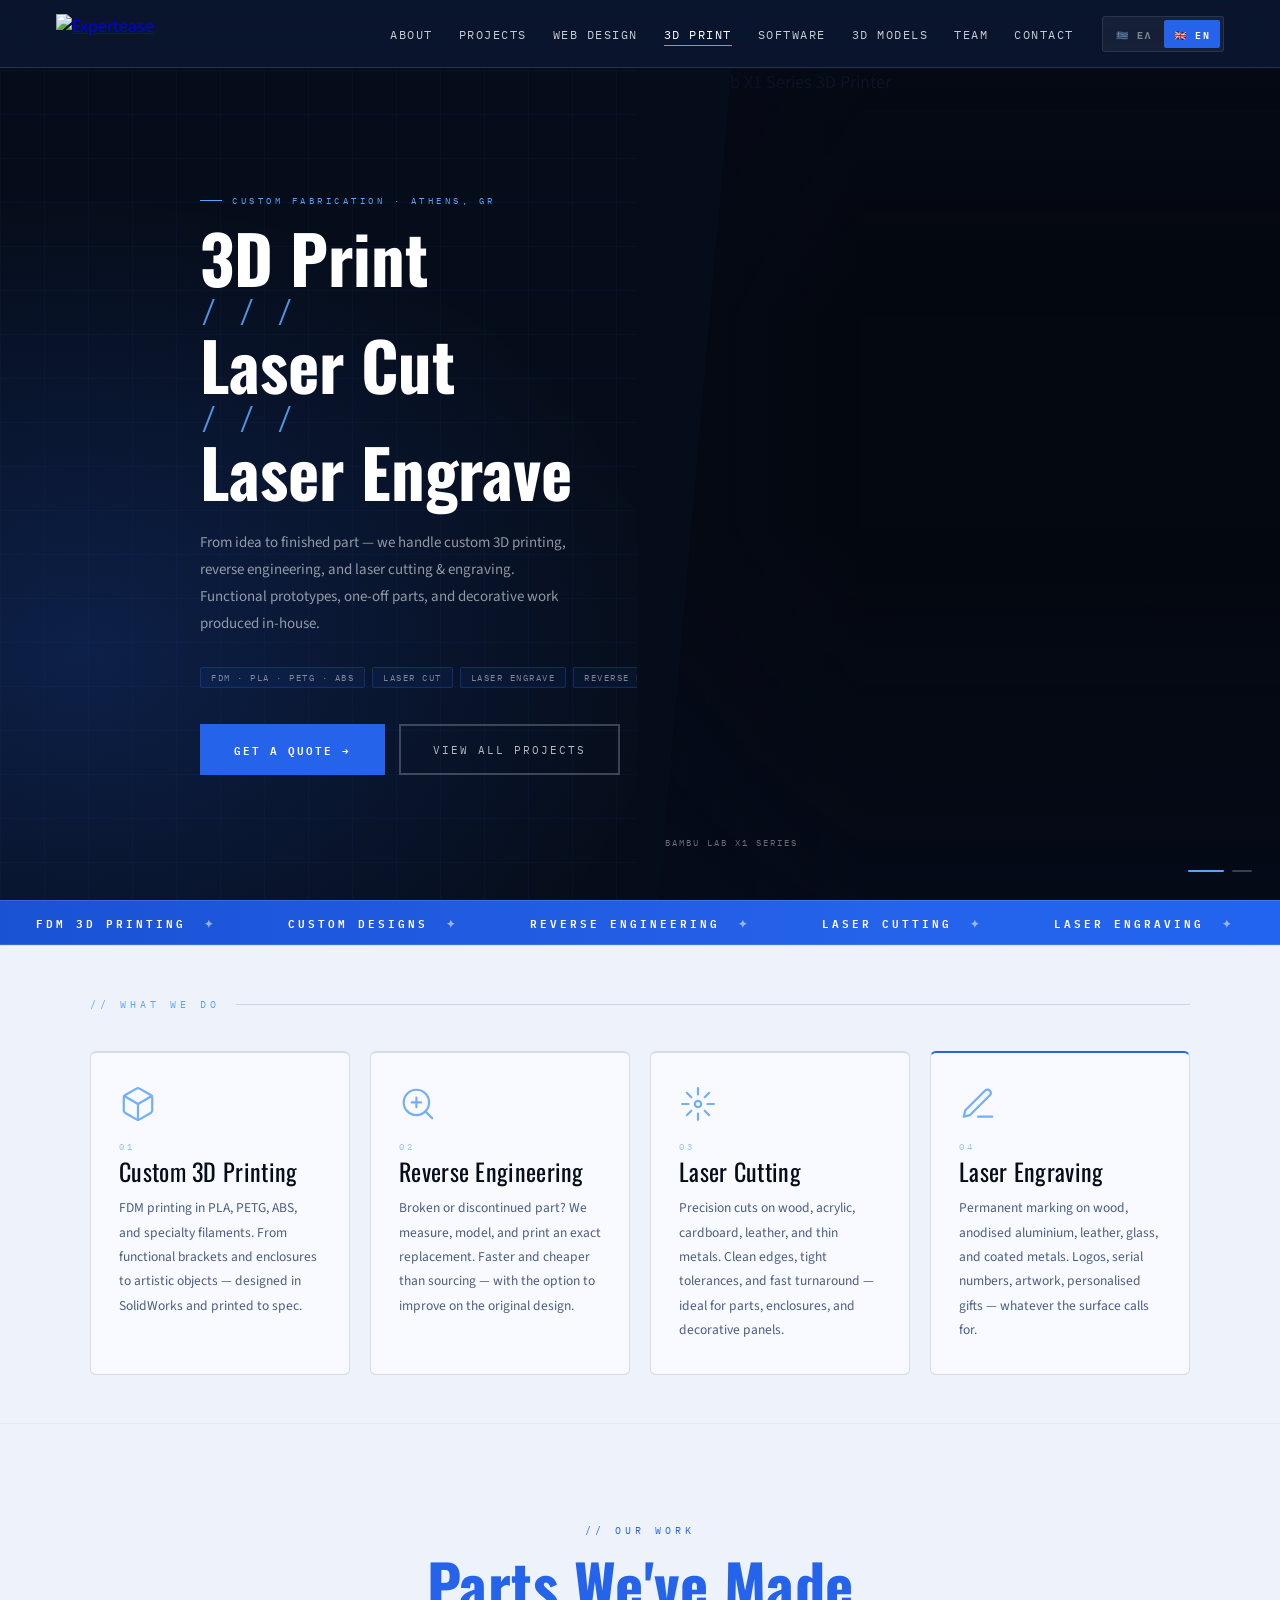
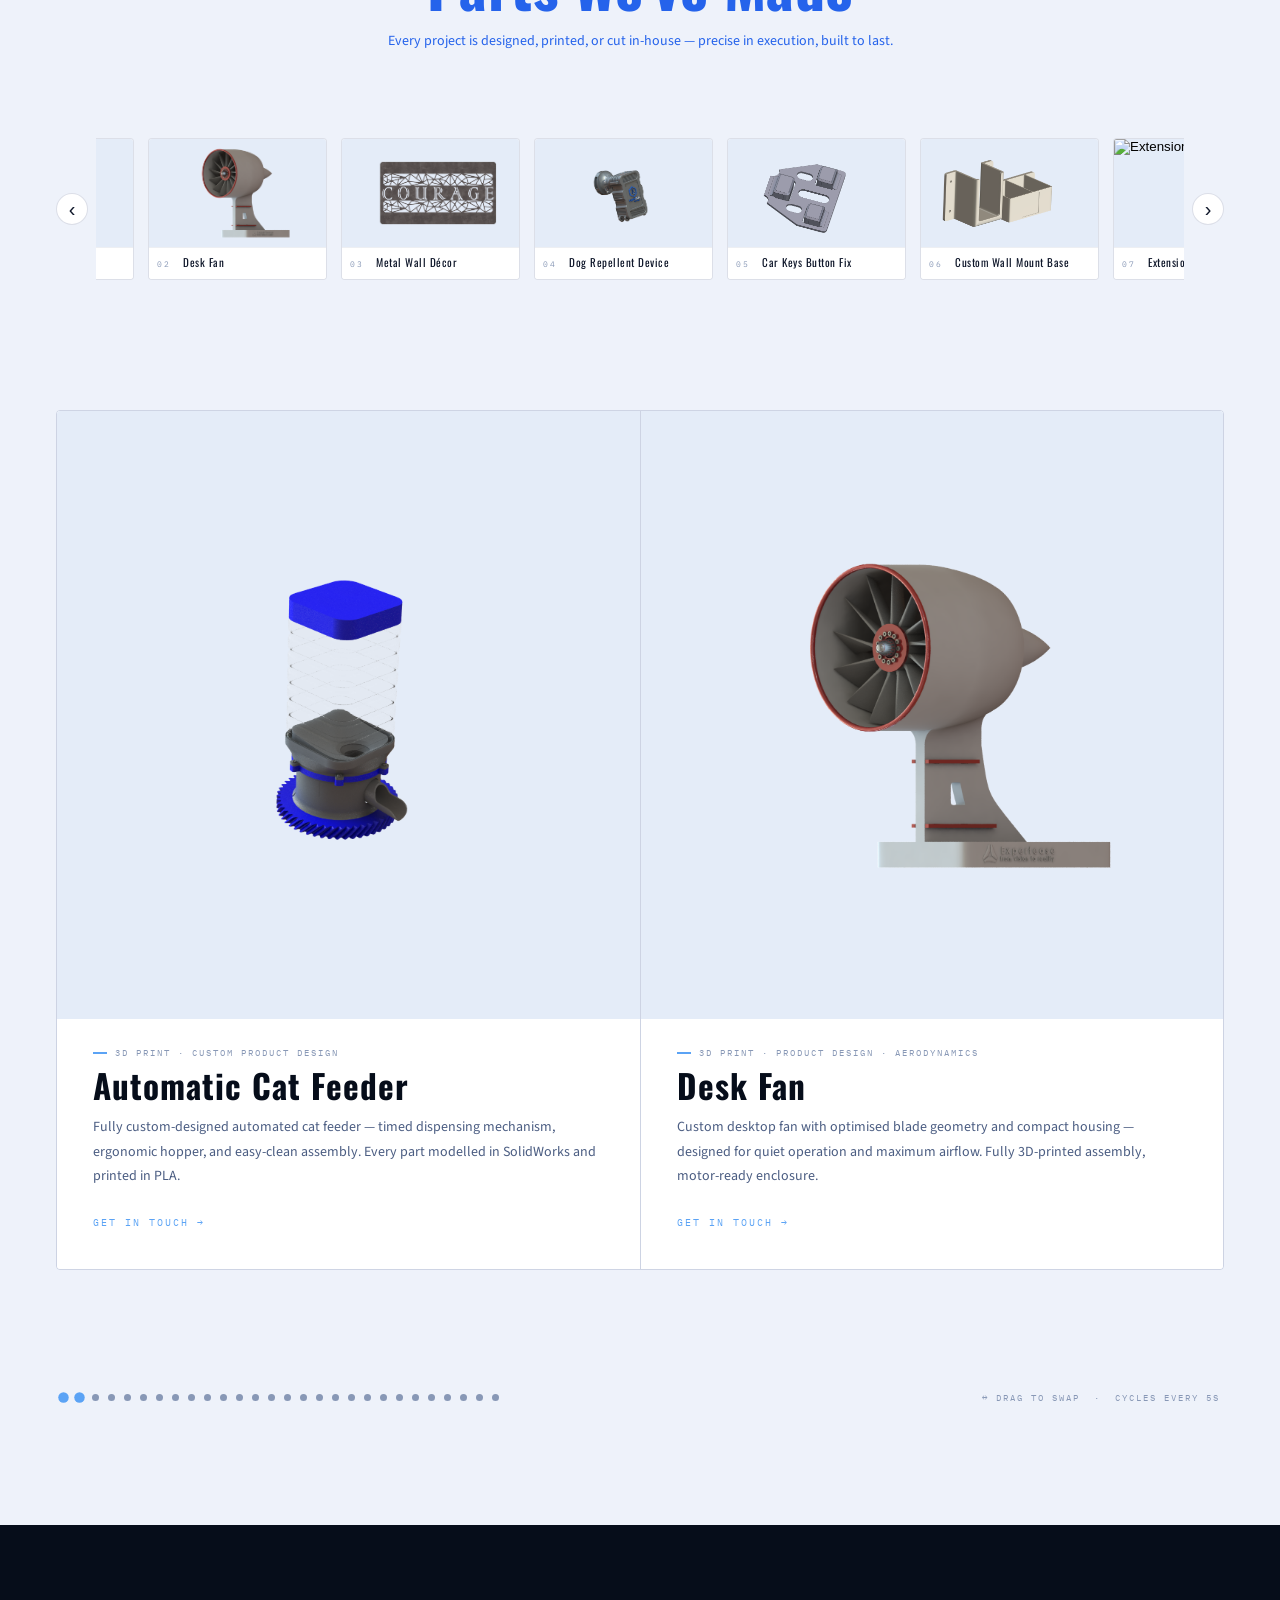
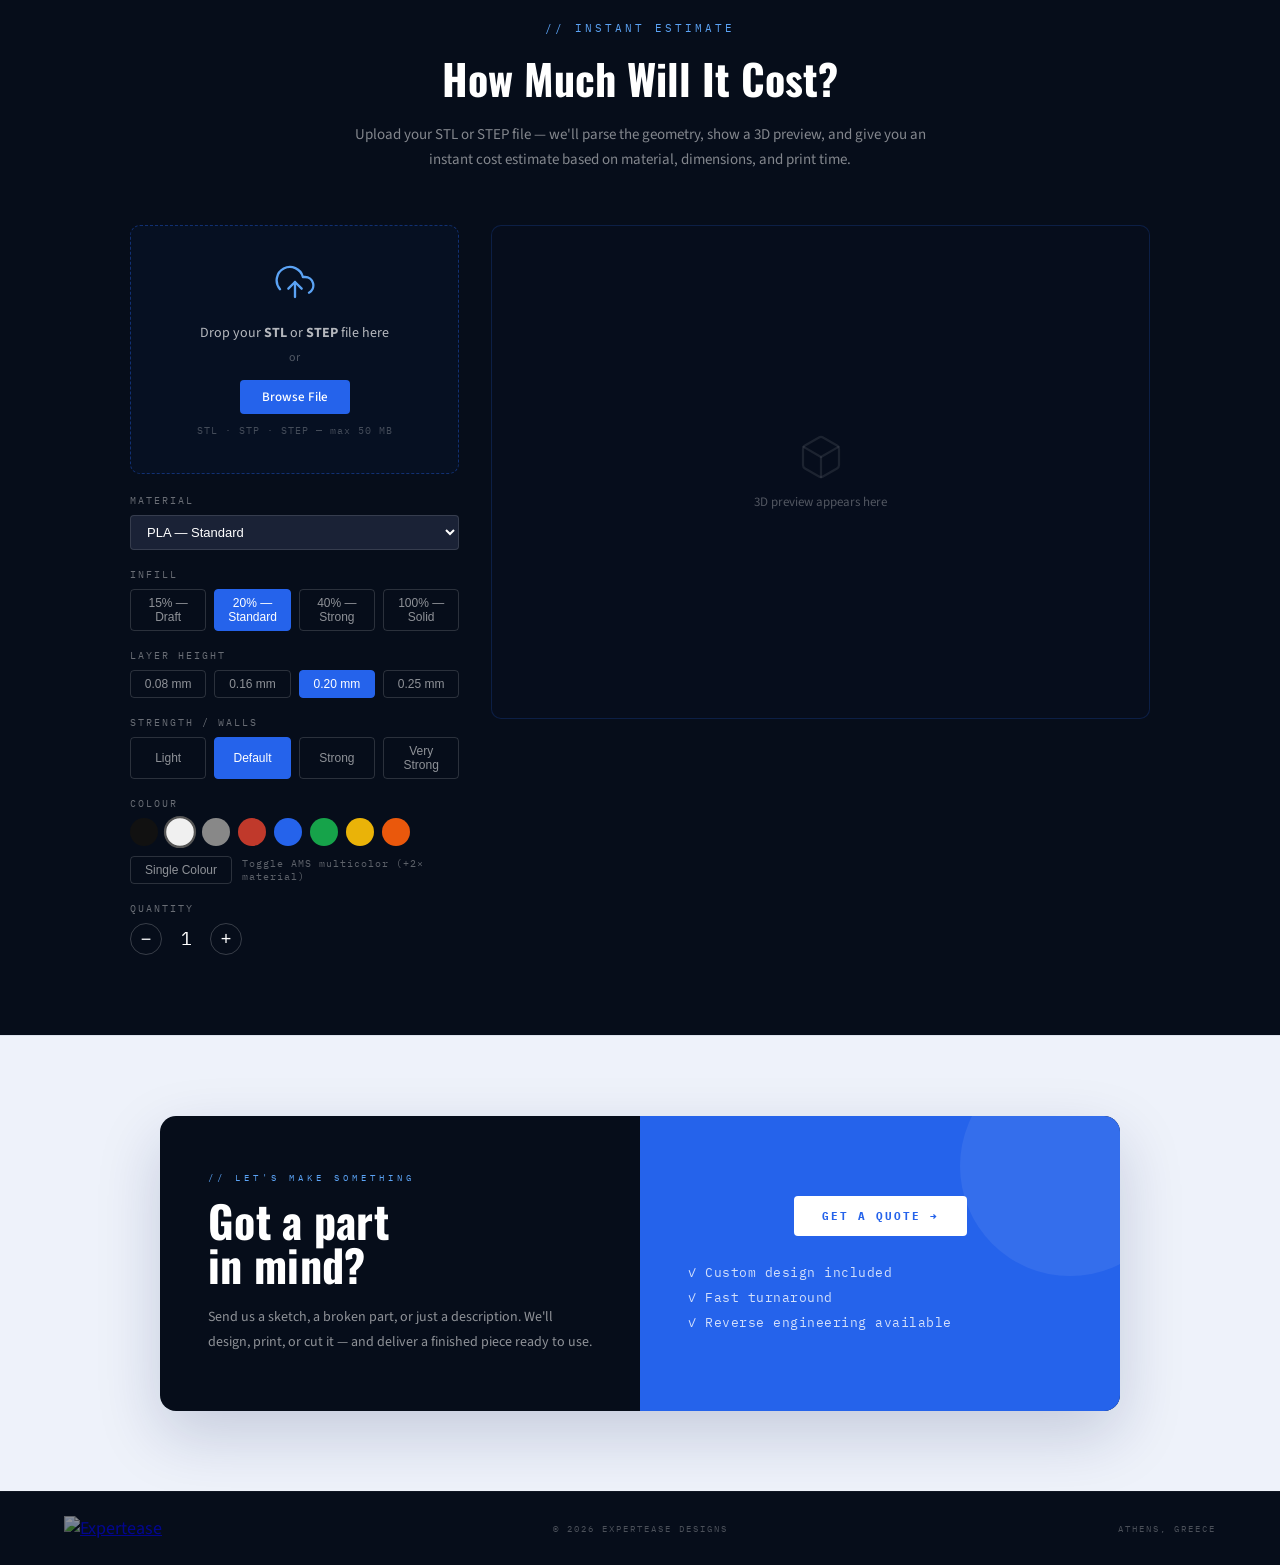
==== 3dprint.html @ b1e6fbed "style1" ====
<!DOCTYPE html>
<html lang="en">
<head>
<meta charset="UTF-8">
<meta name="viewport" content="width=device-width, initial-scale=1.0">
<title>3D Print · Laser Cut & Engrave — Expertease Designs</title>
<meta name="description" content="Custom 3D printing, laser cutting and engraving in Athens, Greece. FDM prototypes, reverse-engineered parts, custom designs, decorative laser work and functional fabrication.">
<link rel="canonical" href="https://expertease.eu/3dprint.html">
<link rel="icon" href="https://expertease.eu/images/logo.png" type="image/png">
<!-- Open Graph -->
<meta property="og:type" content="website">
<meta property="og:url" content="https://expertease.eu/3dprint.html">
<meta property="og:site_name" content="Expertease Designs">
<meta property="og:title" content="3D Print · Laser Cut & Engrave — Expertease Designs">
<meta property="og:description" content="Custom 3D printing, laser cutting and engraving in Athens, Greece. FDM prototypes, reverse-engineered parts, custom designs and functional fabrication.">
<meta property="og:image" content="https://expertease.eu/images/logo.png">
<!-- Twitter Card -->
<meta name="twitter:card" content="summary_large_image">
<meta name="twitter:title" content="3D Print · Laser Cut & Engrave — Expertease Designs">
<meta name="twitter:description" content="Custom 3D printing, laser cutting and engraving in Athens, Greece. FDM prototypes, reverse-engineered parts, custom designs and functional fabrication.">
<meta name="twitter:image" content="https://expertease.eu/images/logo.png">
<link rel="dns-prefetch" href="//fonts.googleapis.com">
<link rel="preconnect" href="https://fonts.googleapis.com">
<link href="https://fonts.googleapis.com/css2?family=IBM+Plex+Mono:wght@300;400;500&family=Oswald:wght@400;500;600;700&family=Playfair+Display:ital,wght@0,400;0,700;1,400&family=Source+Sans+3:wght@300;400;500;600&display=swap" rel="stylesheet">
<link rel="stylesheet" href="style.css">
<style>
/* ── 3D PRINT PAGE – page-specific overrides ─────────────────── */

/* Offerings section */
.pr-offerings { padding: 52px 56px 48px !important; }
.pr-offerings .wd-offer-card--hl { border-top-color: var(--blue); }

/* Epic card upgrade */
.pr-offerings .wd-offerings-grid { gap: 20px; }
.pr-offerings .wd-offer-card {
  padding: 32px 28px;
  border-radius: 6px;
  border-top-width: 2px;
  display: flex; flex-direction: column; gap: 0;
  transition: border-top-color .25s, box-shadow .25s, transform .25s;
}
.pr-offerings .wd-offer-card:hover {
  transform: translateY(-5px);
  box-shadow: 0 12px 36px rgba(37,99,235,.13);
}
.pr-offer-icon {
  width: 38px; height: 38px; margin-bottom: 18px;
  color: var(--blue-lt); opacity: .85;
}
.pr-offerings .wd-offer-num {
  font-size: 9px; letter-spacing: 3px; margin-bottom: 6px; opacity: .6;
}
.pr-offerings .wd-offer-name {
  font-size: 24px; letter-spacing: .3px; margin-bottom: 12px; line-height: 1.1;
}
.pr-offerings .wd-offer-text { font-size: 13.5px; line-height: 1.8; }

/* Projects section */
.pr-work { background: var(--bg2) !important; }
.pr-work::before { background: none; }
/* Header text — blue, always visible */
.pr-work .wd-work-label { color: var(--blue)    !important; }
.pr-work .wd-work-title { color: var(--blue)    !important; }
.pr-work .wd-work-sub   { color: var(--blue)    !important; display: block !important; }

/* Projects section — 30% bigger than index */
.pr-work .wd-work-inner       { max-width: 1560px; }
.pr-work .portfolio-stage     { min-height: 806px; }
.pr-work .port-image-wrap     { height: 67.6vh; min-height: 390px; }
.pr-work .port-thumb-item     { width: 179px; }
.pr-work .port-thumb-img-wrap { height: 108px; }

/* ── HERO SPLIT ──────────────────────────────────────────────── */
.pr-hero-wrap {
  min-height: 100vh;
  display: grid;
  grid-template-columns: 85fr 45fr;
  position: relative;
  overflow: hidden;
  padding-top: 70px;
  background: var(--navy);
}

/* LEFT — text */
.pr-hero-left {
  position: relative; z-index: 3;
  display: flex; flex-direction: column; justify-content: center;
  padding: 80px 48px 80px 200px;
  background: var(--navy);
}
.pr-hero-left::before {
  content: '';
  position: absolute; inset: 0; pointer-events: none; z-index: 0;
  background:
    radial-gradient(ellipse at 10% 70%, rgba(37,99,235,.22) 0%, transparent 55%),
    linear-gradient(rgba(37,99,235,.05) 1px, transparent 1px),
    linear-gradient(90deg, rgba(37,99,235,.05) 1px, transparent 1px);
  background-size: auto, 44px 44px, 44px 44px;
}
.pr-hero-left > * { position: relative; z-index: 1; }

.pr-hero-label {
  font-family: var(--font-mono);
  font-size: 9px; letter-spacing: 3.5px; text-transform: uppercase;
  color: var(--blue-lt);
  display: flex; align-items: center; gap: 10px;
  margin-bottom: 20px;
}
.pr-hero-label::before { content: ''; width: 22px; height: 1px; background: var(--blue-lt); }

.pr-hero-title {
  font-family: var(--font-display);
  font-size: clamp(50px, 5.2vw, 76px);
  line-height: .95;
  color: #fff;
  margin-bottom: 26px;
}
/* The "/" between title sections */
.pr-hero-slash {
  display: block;
  font-size: .44em;
  line-height: 1.5;
  color: var(--blue-lt);
  letter-spacing: 2px;
  font-weight: 400;
  opacity: .9;
  font-family: var(--font-mono);
}

.pr-hero-desc {
  font-size: 15px; line-height: 1.8;
  color: rgba(255,255,255,.56);
  max-width: 380px;
  margin-bottom: 30px;
}

.pr-hero-tags {
  display: flex; flex-wrap: wrap; gap: 7px;
  margin-bottom: 36px;
}
.pr-hero-tag {
  font-family: var(--font-mono);
  font-size: 9px; letter-spacing: 1.5px; text-transform: uppercase;
  color: rgba(255,255,255,.48);
  border: 1px solid rgba(37,99,235,.28);
  border-radius: 2px;
  padding: 4px 10px;
  background: rgba(37,99,235,.07);
}

.pr-hero-cta { display: flex; gap: 14px; flex-wrap: wrap; }

/* RIGHT — image slideshow */
.pr-hero-right {
  position: relative; z-index: 5;
  overflow: hidden;
  background: #040810;
  margin-left: -200px;
}
/* Diagonal slash divider on left edge of right panel */
.pr-hero-right::before {
  content: '';
  position: absolute;
  top: -5%; left: -72px;
  width: 130px; height: 110%;
  background: var(--navy);
  transform: skewX(-5deg);
  z-index: 4;
}
/* Subtle vignette overlay */
.pr-hero-right::after {
  content: '';
  position: absolute; inset: 0; z-index: 3;
  background:
    linear-gradient(to right,  rgba(6,12,28,.45) 0%, transparent 35%),
    linear-gradient(to bottom, rgba(6,12,28,.3)  0%, transparent 30%),
    linear-gradient(to top,    rgba(6,12,28,.6)  0%, transparent 45%);
  pointer-events: none;
}

/* Slides */
.pr-hero-img {
  position: absolute; inset: 0;
  width: 100%; height: 100%;
  object-fit: cover;
  object-position: center;
  opacity: 0;
  transition: opacity 1.1s cubic-bezier(.4,0,.2,1);
  will-change: opacity;
}
.pr-hero-img.active { opacity: 1; }

/* Slide label (bottom-left of image) */
.pr-hero-slide-label {
  position: absolute;
  bottom: 52px; left: 28px; z-index: 5;
  font-family: var(--font-mono);
  font-size: 9px; letter-spacing: 2px; text-transform: uppercase;
  color: rgba(255,255,255,.4);
  opacity: 0;
  transform: translateY(6px);
  transition: opacity .5s ease, transform .5s ease;
}
.pr-hero-slide-label.visible { opacity: 1; transform: none; }

/* Dot indicators */
.pr-hero-indicators {
  position: absolute; bottom: 28px; right: 28px; z-index: 5;
  display: flex; gap: 8px; align-items: center;
}
.pr-hero-indicator {
  width: 20px; height: 2px;
  background: rgba(255,255,255,.22);
  border: none; cursor: pointer; padding: 0;
  transition: background .35s ease, width .35s ease;
  border-radius: 1px;
}
.pr-hero-indicator.active {
  background: var(--blue-lt);
  width: 36px;
}

/* Progress bar */
.pr-hero-progress {
  position: absolute; bottom: 0; left: 0; z-index: 5;
  height: 2px; width: 0%;
  background: linear-gradient(90deg, var(--blue), var(--blue-lt));
  transition: width 5s linear;
  border-radius: 0 1px 1px 0;
}
.pr-hero-progress.running { width: 100%; }

@media (max-width: 960px) {
  .pr-hero-wrap {
    grid-template-columns: 1fr;
    grid-template-rows: auto 56vw;
    min-height: unset;
    padding-top: 64px;
  }
  .pr-hero-left  { padding: 44px 24px 32px; }
  .pr-hero-right { margin-left: 0; z-index: 2; }
  .pr-hero-right::before { display: none; }
  .pr-hero-title { font-size: clamp(40px, 9vw, 60px); }

  /* Reset oversized project cards on tablet */
  .pr-work .portfolio-stage  { min-height: 620px; }
  .pr-work .port-image-wrap  { height: 52vh; min-height: 300px; }
  .pr-work .port-thumb-item  { width: 138px; }
  .pr-work .port-thumb-img-wrap { height: 83px; }
}
@media (max-width: 640px) {
  /* Hero: single layer, image faded behind text */
  .pr-hero-wrap {
    grid-template-columns: 1fr;
    grid-template-rows: 1fr;
    min-height: 92vw;
    position: relative;
  }
  .pr-hero-right {
    position: absolute;
    inset: 0;
    z-index: 0;
    margin-left: 0;
  }
  .pr-hero-right::after {
    background:
      linear-gradient(to bottom, rgba(6,12,28,.82) 0%, rgba(6,12,28,.65) 100%);
  }
  .pr-hero-left {
    position: relative;
    z-index: 2;
    background: transparent;
    padding: 90px 20px 48px;
    text-align: center;
    align-items: center;
  }
  .pr-hero-label { justify-content: center; }
  .pr-hero-label::before { display: none; }
  .pr-hero-desc { max-width: 100%; }
  .pr-hero-tags { justify-content: center; }
  .pr-hero-cta { justify-content: center; }
  .pr-hero-title { font-size: clamp(32px, 10vw, 50px); }
  .pr-hero-desc  { font-size: 14px; }
  .pr-hero-indicators { bottom: 14px; right: 14px; }

  /* Offerings padding */
  .pr-offerings { padding: 36px 16px 28px !important; }

  /* What We Do: 2-column compact grid */
  .pr-offerings .wd-offerings-grid {
    grid-template-columns: 1fr 1fr !important;
    gap: 10px;
  }
  .pr-offerings .wd-offer-card {
    padding: 18px 14px;
    gap: 0;
  }
  .pr-offer-icon {
    width: 26px; height: 26px;
    margin-bottom: 10px;
  }
  .pr-offerings .wd-offer-num { font-size: 8px; margin-bottom: 4px; }
  .pr-offerings .wd-offer-name { font-size: 14px; margin-bottom: 8px; line-height: 1.2; }
  .pr-offerings .wd-offer-text { font-size: 11.5px; line-height: 1.6; }

  /* Projects */
  .pr-work .portfolio-stage  { min-height: unset; }
  .pr-work .port-image-wrap  { height: 48vw; min-height: 200px; }
}

/* ── ESTIMATOR ───────────────────────────────────────────────── */
.pr-estimator {
  padding: 96px 0 80px;
  background: var(--navy);
}
.pr-estimator-inner {
  max-width: 1100px;
  margin: 0 auto;
  padding: 0 40px;
}
.pr-est-header { text-align: center; margin-bottom: 52px; }
.pr-est-label {
  font-family: var(--font-mono);
  font-size: 11px;
  letter-spacing: 3px;
  color: var(--blue-lt);
  text-transform: uppercase;
  margin-bottom: 12px;
}
.pr-est-title {
  font-family: var(--font-display);
  font-size: clamp(28px, 4vw, 42px);
  color: #fff;
  margin-bottom: 14px;
}
.pr-est-sub {
  font-size: 15px;
  color: rgba(255,255,255,.5);
  max-width: 600px;
  margin: 0 auto;
  line-height: 1.65;
}

.pr-est-layout {
  display: grid;
  grid-template-columns: 1fr 2fr;
  gap: 32px;
  align-items: start;
}

/* Drop zone */
.pr-est-drop {
  border: 1.5px dashed rgba(37,99,235,.4);
  border-radius: 10px;
  padding: 36px 24px;
  text-align: center;
  cursor: pointer;
  transition: border-color .3s ease, background .3s ease;
  background: rgba(37,99,235,.04);
}
.pr-est-drop:hover, .pr-est-drop.drag-over {
  border-color: var(--blue-lt);
  background: rgba(37,99,235,.09);
}
.pr-est-drop-icon { color: var(--blue-lt); margin-bottom: 14px; }
.pr-est-drop-text { color: rgba(255,255,255,.7); font-size: 14px; margin-bottom: 6px; }
.pr-est-drop-sub { color: rgba(255,255,255,.3); font-size: 12px; margin-bottom: 14px; }
.pr-est-file-btn {
  display: inline-block;
  padding: 8px 22px;
  background: var(--blue);
  color: #fff;
  border-radius: 4px;
  font-size: 13px;
  font-weight: 500;
  cursor: pointer;
  transition: background .2s ease;
  margin-bottom: 10px;
}
.pr-est-file-btn:hover { background: var(--blue-lt); }
.pr-est-file-types { font-family: var(--font-mono); font-size: 10px; color: rgba(255,255,255,.25); letter-spacing: 1px; }

/* Params */
.pr-est-params { margin-top: 20px; display: flex; flex-direction: column; gap: 18px; }
.pr-est-param-row { display: flex; flex-direction: column; gap: 8px; }
.pr-est-param-label { font-family: var(--font-mono); font-size: 10px; letter-spacing: 2px; text-transform: uppercase; color: rgba(255,255,255,.4); }
.pr-est-select {
  background: #1a2236;
  border: 1px solid rgba(255,255,255,.12);
  border-radius: 4px;
  color: #fff;
  font-size: 13px;
  padding: 8px 12px;
  outline: none;
  cursor: pointer;
}
.pr-est-select option { background: #1a2236; color: #fff; }
.pr-est-select:focus { border-color: var(--blue-lt); }

.pr-est-infill-btns { display: flex; gap: 8px; flex-wrap: wrap; }
.pr-est-infill-btn {
  padding: 6px 12px;
  border: 1px solid rgba(255,255,255,.15);
  border-radius: 4px;
  background: transparent;
  color: rgba(255,255,255,.55);
  font-size: 12px;
  cursor: pointer;
  transition: all .2s ease;
  flex: 1;
  min-width: 70px;
}
.pr-est-infill-btn:hover { border-color: var(--blue-lt); color: var(--blue-lt); }
.pr-est-infill-btn.active { background: var(--blue); border-color: var(--blue); color: #fff; }

.pr-est-colour-strip { display: flex; gap: 8px; flex-wrap: wrap; }
.pr-est-colour-btn {
  width: 28px; height: 28px;
  border-radius: 50%;
  border: 2px solid transparent;
  cursor: pointer;
  transition: transform .2s ease, border-color .2s ease;
}
.pr-est-colour-btn:hover { transform: scale(1.15); }
.pr-est-colour-btn.active { border-color: #fff; transform: scale(1.15); }

.pr-est-qty-wrap { display: flex; align-items: center; gap: 12px; }
.pr-est-qty-btn {
  width: 32px; height: 32px;
  border-radius: 50%;
  border: 1px solid rgba(255,255,255,.2);
  background: transparent;
  color: #fff;
  font-size: 18px;
  line-height: 1;
  cursor: pointer;
  transition: border-color .2s, background .2s;
  display: flex; align-items: center; justify-content: center;
}
.pr-est-qty-btn:hover { border-color: var(--blue-lt); background: rgba(37,99,235,.18); }
.pr-est-qty-val { font-family: var(--font-mono); font-size: 18px; color: #fff; min-width: 24px; text-align: center; }

/* Viewer */
.pr-est-viewer-col { display: flex; flex-direction: column; gap: 20px; }
.pr-est-viewer-wrap {
  border-radius: 10px;
  overflow: hidden;
  border: 1px solid rgba(37,99,235,.2);
  background: rgba(8,15,30,.7);
  position: relative;
  aspect-ratio: 4/3;
  min-height: 440px;
}
#prEstCanvas { width: 100%; height: 100%; display: block; }
.pr-est-viewer-empty {
  position: absolute; inset: 0;
  display: flex; flex-direction: column; align-items: center; justify-content: center;
  gap: 12px; color: rgba(255,255,255,.3); font-size: 13px;
}
.pr-est-viewer-hint {
  position: absolute; bottom: 10px; left: 50%; transform: translateX(-50%);
  font-family: var(--font-mono); font-size: 10px; letter-spacing: 1.5px;
  color: rgba(255,255,255,.25); white-space: nowrap; pointer-events: none;
}

/* Result */
.pr-est-result {
  background: rgba(37,99,235,.07);
  border: 1px solid rgba(37,99,235,.25);
  border-radius: 8px;
  padding: 20px 24px;
}
.pr-est-dims { font-family: var(--font-mono); font-size: 11px; color: rgba(255,255,255,.4); letter-spacing: 1px; margin-bottom: 14px; }
.pr-est-price-row { display: flex; gap: 32px; margin-bottom: 14px; }
.pr-est-price-block, .pr-est-time-block { display: flex; flex-direction: column; gap: 4px; }
.pr-est-price-label, .pr-est-time-label { font-family: var(--font-mono); font-size: 10px; letter-spacing: 2px; text-transform: uppercase; color: rgba(255,255,255,.4); }
.pr-est-price-val { font-family: var(--font-display); font-size: 36px; font-weight: 700; color: var(--blue-lt); }
.pr-est-time-val { font-family: var(--font-mono); font-size: 20px; color: rgba(255,255,255,.7); }
.pr-est-filament-row {
  font-family: var(--font-mono);
  font-size: 11px;
  color: rgba(255,255,255,.45);
  letter-spacing: 0.5px;
  margin-bottom: 14px;
  display: flex; gap: 20px; flex-wrap: wrap;
}
.pr-est-filament-row span { color: rgba(255,255,255,.7); }
.pr-est-disclaimer { font-size: 12px; color: rgba(255,255,255,.35); line-height: 1.5; }
.pr-est-quote-link { color: var(--blue-lt); text-decoration: underline; }

.pr-est-breakdown {
  display: flex; flex-direction: column; gap: 4px;
  margin-bottom: 14px;
  border-top: 1px solid rgba(37,99,235,.18);
  padding-top: 12px;
}
.pr-est-breakdown-row {
  display: flex; justify-content: space-between; align-items: center;
  font-family: var(--font-mono); font-size: 11px;
  color: rgba(255,255,255,.45); letter-spacing: 0.5px;
}
.pr-est-breakdown-row.highlight { color: rgba(255,255,255,.7); }
.pr-est-breakdown-row span:last-child { color: rgba(255,255,255,.65); }

/* Layer / Strength buttons reuse infill-btn styles */
.pr-est-layer-btn, .pr-est-strength-btn {
  padding: 6px 12px;
  border: 1px solid rgba(255,255,255,.15);
  border-radius: 4px;
  background: transparent;
  color: rgba(255,255,255,.55);
  font-size: 12px;
  cursor: pointer;
  transition: all .2s ease;
  flex: 1;
  min-width: 60px;
}
.pr-est-layer-btn:hover, .pr-est-strength-btn:hover { border-color: var(--blue-lt); color: var(--blue-lt); }
.pr-est-layer-btn.active, .pr-est-strength-btn.active { background: var(--blue); border-color: var(--blue); color: #fff; }
.pr-est-multicolor-active { background: var(--blue) !important; border-color: var(--blue) !important; color: #fff !important; }

@media (max-width: 960px) {
  .pr-est-layout { grid-template-columns: 1fr; }
}
@media (max-width: 640px) {
  .pr-estimator-inner { padding: 0 18px; }
  .pr-est-infill-btns { gap: 6px; }
  .pr-est-infill-btn { font-size: 11px; padding: 5px 8px; }
  .pr-est-price-val { font-size: 28px; }
  .pr-estimator { padding: 56px 0 48px; }
  .pr-est-header { margin-bottom: 32px; }
  .pr-est-drop { padding: 24px 16px; }
  .pr-est-price-row { flex-direction: column; gap: 12px; }
  .pr-est-viewer-wrap { aspect-ratio: 1/1; }
}
@media (max-width: 480px) {
  /* Hero */
  .pr-hero-wrap { grid-template-rows: auto 64vw; }
  .pr-hero-left { padding: 28px 16px 22px; }
  .pr-hero-title { font-size: clamp(28px, 9.5vw, 44px); margin-bottom: 18px; }
  .pr-hero-slash { font-size: .38em; letter-spacing: 1px; }
  .pr-hero-desc { font-size: 13.5px; margin-bottom: 22px; }
  .pr-hero-tags { gap: 5px; margin-bottom: 26px; }
  .pr-hero-tag { font-size: 8px; padding: 3px 8px; }
  .pr-hero-cta { gap: 10px; }

  /* Estimator section */
  .pr-estimator { padding: 44px 0 36px; }
  .pr-estimator-inner { padding: 0 14px; }
  .pr-est-header { margin-bottom: 26px; }
  .pr-est-sub { font-size: 13.5px; }
  .pr-est-drop { padding: 20px 14px; }
  .pr-est-drop-text { font-size: 13px; }
  .pr-est-params { gap: 14px; }

  /* Button grids: 2-col at very small widths */
  .pr-est-infill-btns {
    display: grid;
    grid-template-columns: 1fr 1fr;
    gap: 6px;
  }
  .pr-est-infill-btn,
  .pr-est-layer-btn,
  .pr-est-strength-btn {
    font-size: 11px;
    padding: 7px 6px;
    min-width: 0;
    flex: none;
  }

  /* Multicolor row: stack label under button */
  .pr-est-multicolor-row {
    flex-direction: column !important;
    align-items: flex-start !important;
    gap: 6px;
  }

  /* Result panel */
  .pr-est-result { padding: 16px; }
  .pr-est-price-val { font-size: 26px; }
  .pr-est-time-val { font-size: 17px; }
  .pr-est-dims { font-size: 10px; }
  .pr-est-breakdown-row { font-size: 10px; }

  /* Viewer */
  .pr-est-viewer-wrap { aspect-ratio: 4/3; min-height: 180px; }
}
</style>
</head>
<body>

<!-- ══ NAV ══════════════════════════════════════════════════════ -->
<nav>
  <a href="index.html" class="nav-logo"><img src="images/logo.png" alt="Expertease" fetchpriority="high"></a>
  <div class="nav-right">
    <ul class="nav-links">
      <li><a href="index.html#about"    id="nav-about">About</a></li>
      <li><a href="index.html#projects" id="nav-projects">Projects</a></li>
      <li><a href="webdesign.html"      id="nav-webdesign">Web Design</a></li>
      <li><a href="3dprint.html"        id="nav-3dprint" class="active">3D Print</a></li>
      <li><a href="software.html"       id="nav-software">Software</a></li>
      <li><a href="cad.html"            id="nav-cad">3D Models</a></li>
      <li><a href="team.html"           id="nav-experience">Team</a></li>
      <li><a href="contact.html"        id="nav-contact">Contact</a></li>
    </ul>
    <div class="lang-toggle">
      <button class="lang-btn"        data-lang="el">🇬🇷 ΕΛ</button>
      <button class="lang-btn active" data-lang="en">🇬🇧 EN</button>
    </div>
  </div>
  <button class="nav-hamburger" id="navHamburger" aria-label="Menu">
    <span></span><span></span><span></span>
  </button>
</nav>

<!-- Mobile nav drawer -->
<div class="nav-mobile" id="navMobile">
  <ul>
    <li><a href="index.html#about"    id="mnav-about"      onclick="closeMobileNav()">About</a></li>
    <li><a href="index.html#projects" id="mnav-projects"   onclick="closeMobileNav()">Projects</a></li>
    <li><a href="webdesign.html"      id="mnav-webdesign"  onclick="closeMobileNav()">Web Design</a></li>
    <li><a href="3dprint.html"        id="mnav-3dprint"    onclick="closeMobileNav()">3D Print</a></li>
    <li><a href="software.html"       id="mnav-software"   onclick="closeMobileNav()">Software</a></li>
    <li><a href="cad.html"            id="mnav-cad"        onclick="closeMobileNav()">3D Models</a></li>
    <li><a href="team.html"           id="mnav-experience" onclick="closeMobileNav()">Team</a></li>
    <li><a href="contact.html"        id="mnav-contact"    onclick="closeMobileNav()">Contact</a></li>
  </ul>
</div>

<!-- ══ HERO ══════════════════════════════════════════════════════ -->
<div class="pr-hero-wrap">

  <!-- LEFT: text -->
  <div class="pr-hero-left">
    <div class="pr-hero-label" id="pr-label">Custom Fabrication · Athens, GR</div>

    <h1 class="pr-hero-title" id="pr-title-hero">
      3D Print
      <span class="pr-hero-slash">/ / /</span>
      Laser Cut
      <span class="pr-hero-slash">/ / /</span>
      Laser&nbsp;Engrave
    </h1>

    <p class="pr-hero-desc" id="pr-desc">From idea to finished part — custom 3D printing, reverse engineering, and laser cutting &amp; engraving. Functional prototypes, one-off parts, and decorative work produced in-house.</p>

    <div class="pr-hero-tags">
      <span class="pr-hero-tag">FDM · PLA · PETG · ABS</span>
      <span class="pr-hero-tag">Laser Cut</span>
      <span class="pr-hero-tag">Laser Engrave</span>
      <span class="pr-hero-tag">Reverse Engineering</span>
    </div>

    <div class="pr-hero-cta">
      <a href="contact.html" class="btn-primary" id="pr-cta1">Get a Quote →</a>
      <a href="#prEstimator" class="btn-outline" id="pr-cta2">Estimate Cost</a>
    </div>
  </div>

  <!-- RIGHT: rotating images -->
  <div class="pr-hero-right" id="prHeroRight">
    <img class="pr-hero-img active"
         src="images/x1Series-main-bg-v1.png"
         alt="Bambu Lab X1 Series 3D Printer"
         fetchpriority="high">
    <img class="pr-hero-img"
         src="images/colors_swiper2_img1.png"
         alt="3D printer extruder close-up"
         loading="lazy">

    <div class="pr-hero-slide-label" id="prHeroSlideLabel">Bambu Lab X1 Series</div>

    <div class="pr-hero-indicators" id="prHeroIndicators">
      <button class="pr-hero-indicator active" data-slide="0" aria-label="Slide 1"></button>
      <button class="pr-hero-indicator"        data-slide="1" aria-label="Slide 2"></button>
    </div>

    <div class="pr-hero-progress" id="prHeroProgress"></div>
  </div>

</div>

<!-- ══ TICKER ══════════════════════════════════════════════════ -->
<div class="ticker">
  <div class="ticker-inner">
    <span class="ticker-item">FDM 3D Printing <span>✦</span></span>
    <span class="ticker-item">Custom Designs <span>✦</span></span>
    <span class="ticker-item">Reverse Engineering <span>✦</span></span>
    <span class="ticker-item">Laser Cutting <span>✦</span></span>
    <span class="ticker-item">Laser Engraving <span>✦</span></span>
    <span class="ticker-item">PLA · PETG · ABS <span>✦</span></span>
    <span class="ticker-item">Wood · Acrylic · Metal <span>✦</span></span>
    <span class="ticker-item">FDM 3D Printing <span>✦</span></span>
    <span class="ticker-item">Custom Designs <span>✦</span></span>
    <span class="ticker-item">Reverse Engineering <span>✦</span></span>
    <span class="ticker-item">Laser Cutting <span>✦</span></span>
    <span class="ticker-item">Laser Engraving <span>✦</span></span>
    <span class="ticker-item">PLA · PETG · ABS <span>✦</span></span>
    <span class="ticker-item">Wood · Acrylic · Metal <span>✦</span></span>
  </div>
</div>

<!-- ══ WHAT WE DO ════════════════════════════════════════════════ -->
<section class="wd-offerings pr-offerings">
  <div class="wd-offerings-inner">
    <div class="wd-offerings-label" id="pr-off-label">// What We Do</div>
    <div class="wd-offerings-grid">

      <div class="wd-offer-card">
        <svg class="pr-offer-icon" viewBox="0 0 24 24" fill="none" stroke="currentColor" stroke-width="1.4" stroke-linecap="round" stroke-linejoin="round">
          <path d="M21 16V8a2 2 0 0 0-1-1.73l-7-4a2 2 0 0 0-2 0l-7 4A2 2 0 0 0 3 8v8a2 2 0 0 0 1 1.73l7 4a2 2 0 0 0 2 0l7-4A2 2 0 0 0 21 16z"/>
          <polyline points="3.27 6.96 12 12.01 20.73 6.96"/>
          <line x1="12" y1="22.08" x2="12" y2="12"/>
        </svg>
        <div class="wd-offer-num">01</div>
        <div class="wd-offer-name" id="pr-off1-name">Custom 3D Printing</div>
        <p class="wd-offer-text" id="pr-off1-text">FDM printing in PLA, PETG, ABS, and specialty filaments. From functional brackets and enclosures to artistic objects — designed in SolidWorks and printed to spec.</p>
      </div>

      <div class="wd-offer-card">
        <svg class="pr-offer-icon" viewBox="0 0 24 24" fill="none" stroke="currentColor" stroke-width="1.4" stroke-linecap="round" stroke-linejoin="round">
          <circle cx="11" cy="11" r="8"/><line x1="21" y1="21" x2="16.65" y2="16.65"/>
          <line x1="11" y1="8" x2="11" y2="14"/><line x1="8" y1="11" x2="14" y2="11"/>
        </svg>
        <div class="wd-offer-num">02</div>
        <div class="wd-offer-name" id="pr-off2-name">Reverse Engineering</div>
        <p class="wd-offer-text" id="pr-off2-text">Broken or discontinued part? We measure, model, and print an exact replacement. Faster and cheaper than sourcing — with the option to improve on the original design.</p>
      </div>

      <div class="wd-offer-card">
        <svg class="pr-offer-icon" viewBox="0 0 24 24" fill="none" stroke="currentColor" stroke-width="1.4" stroke-linecap="round" stroke-linejoin="round">
          <circle cx="12" cy="12" r="2"/><path d="M12 2v4M12 18v4M4.93 4.93l2.83 2.83M16.24 16.24l2.83 2.83M2 12h4M18 12h4M4.93 19.07l2.83-2.83M16.24 7.76l2.83-2.83"/>
        </svg>
        <div class="wd-offer-num">03</div>
        <div class="wd-offer-name" id="pr-off3-name">Laser Cutting</div>
        <p class="wd-offer-text" id="pr-off3-text">Precision cuts on wood, acrylic, cardboard, leather, and thin metals. Clean edges, tight tolerances, and fast turnaround — ideal for parts, enclosures, and decorative panels.</p>
      </div>

      <div class="wd-offer-card wd-offer-card--hl">
        <svg class="pr-offer-icon" viewBox="0 0 24 24" fill="none" stroke="currentColor" stroke-width="1.4" stroke-linecap="round" stroke-linejoin="round">
          <path d="M12 20h9"/><path d="M16.5 3.5a2.121 2.121 0 0 1 3 3L7 19l-4 1 1-4L16.5 3.5z"/>
        </svg>
        <div class="wd-offer-num">04</div>
        <div class="wd-offer-name" id="pr-off4-name">Laser Engraving</div>
        <p class="wd-offer-text" id="pr-off4-text">Permanent marking on wood, anodised aluminium, leather, glass, and coated metals. Logos, serial numbers, artwork, personalised gifts — whatever the surface calls for.</p>
      </div>

    </div>
  </div>
</section>

<!-- ══ OUR WORK ═══════════════════════════════════════════════ -->
<section class="wd-work pr-work">
  <div class="wd-work-inner">

    <div class="wd-work-header">
      <div class="wd-work-label" id="pr-work-label">// Our Work</div>
      <h2 class="wd-work-title" id="pr-work-title">Parts We've Made</h2>
      <p class="wd-work-sub" id="pr-work-sub">Every project is designed, printed, or cut in-house — precise in execution, built to last.</p>
    </div>

    <!-- Thumb strip (injected by print-estimator.js) -->
    <div class="port-thumb-wrap" id="prThumbWrap">
      <button class="port-thumb-arrow port-thumb-prev" id="prThumbPrev" aria-label="Previous">‹</button>
      <div class="port-thumb-strip" id="prThumbStrip"></div>
      <button class="port-thumb-arrow port-thumb-next" id="prThumbNext" aria-label="Next">›</button>
    </div>

    <!-- 2-column stage -->
    <div class="portfolio-stage">
      <div class="portfolio-col" id="prColLeft" draggable="false">
        <div class="port-image-wrap">
          <img class="port-img" src="" alt="">
          <div class="port-img-gradient"></div>
        </div>
        <div class="port-info">
          <div class="port-badge" style="display:none"></div>
          <div class="port-cat"></div>
          <h3 class="port-title"></h3>
          <p class="port-desc"></p>
          <a href="contact.html" class="project-link port-link">Get in Touch →</a>
        </div>
      </div>

      <div class="port-sep"></div>

      <div class="portfolio-col" id="prColRight" draggable="false">
        <div class="port-image-wrap">
          <img class="port-img" src="" alt="">
          <div class="port-img-gradient"></div>
        </div>
        <div class="port-info">
          <div class="port-badge" style="display:none"></div>
          <div class="port-cat"></div>
          <h3 class="port-title"></h3>
          <p class="port-desc"></p>
          <a href="contact.html" class="project-link port-link">Get in Touch →</a>
        </div>
      </div>
    </div>

    <div class="port-footer">
      <div class="port-dots" id="prDots"></div>
      <div class="port-hint-txt">↔ drag to swap &nbsp;·&nbsp; cycles every 5s</div>
    </div>

  </div>
</section>

<!-- ══ PRINT COST ESTIMATOR ═══════════════════════════════════ -->
<section class="pr-estimator" id="prEstimator">
  <div class="pr-estimator-inner">
    <div class="pr-est-header">
      <div class="pr-est-label">// Instant Estimate</div>
      <h2 class="pr-est-title">How Much Will It Cost?</h2>
      <p class="pr-est-sub">Upload your STL or STEP file — we'll parse the geometry, show a 3D preview, and give you an instant cost estimate based on material, dimensions, and print time.</p>
    </div>

    <div class="pr-est-layout">

      <!-- LEFT: upload + controls -->
      <div class="pr-est-controls">

        <div class="pr-est-drop" id="prEstDrop">
          <div class="pr-est-drop-icon">
            <svg width="40" height="40" viewBox="0 0 24 24" fill="none" stroke="currentColor" stroke-width="1.4" stroke-linecap="round" stroke-linejoin="round">
              <polyline points="16 16 12 12 8 16"/><line x1="12" y1="12" x2="12" y2="21"/>
              <path d="M20.39 18.39A5 5 0 0 0 18 9h-1.26A8 8 0 1 0 3 16.3"/>
            </svg>
          </div>
          <div class="pr-est-drop-text" id="prEstDropText">Drop your <strong>STL</strong> or <strong>STEP</strong> file here</div>
          <div class="pr-est-drop-sub">or</div>
          <label class="pr-est-file-btn" for="prEstFileInput">Browse File</label>
          <input type="file" id="prEstFileInput" accept=".stl,.stp,.step" style="display:none">
          <div class="pr-est-file-types">STL · STP · STEP — max 50 MB</div>
        </div>

        <div class="pr-est-params" id="prEstParams">
          <div class="pr-est-param-row">
            <label class="pr-est-param-label">Material</label>
            <select class="pr-est-select" id="prEstMaterial">
              <option value="pla">PLA — Standard</option>
              <option value="pla+">PLA+ — Enhanced</option>
              <option value="petg">PETG — Tough</option>
              <option value="abs">ABS — Heat-resistant</option>
            </select>
          </div>
          <div class="pr-est-param-row">
            <label class="pr-est-param-label">Infill</label>
            <div class="pr-est-infill-btns">
              <button class="pr-est-infill-btn" data-infill="0.15">15% — Draft</button>
              <button class="pr-est-infill-btn active" data-infill="0.20">20% — Standard</button>
              <button class="pr-est-infill-btn" data-infill="0.40">40% — Strong</button>
              <button class="pr-est-infill-btn" data-infill="1.00">100% — Solid</button>
            </div>
          </div>
          <div class="pr-est-param-row">
            <label class="pr-est-param-label">Layer Height</label>
            <div class="pr-est-infill-btns">
              <button class="pr-est-layer-btn" data-layer="0.08">0.08 mm</button>
              <button class="pr-est-layer-btn" data-layer="0.16">0.16 mm</button>
              <button class="pr-est-layer-btn active" data-layer="0.20">0.20 mm</button>
              <button class="pr-est-layer-btn" data-layer="0.25">0.25 mm</button>
            </div>
          </div>
          <div class="pr-est-param-row">
            <label class="pr-est-param-label">Strength / Walls</label>
            <div class="pr-est-infill-btns">
              <button class="pr-est-strength-btn" data-strength="1.0">Light</button>
              <button class="pr-est-strength-btn active" data-strength="1.1">Default</button>
              <button class="pr-est-strength-btn" data-strength="1.3">Strong</button>
              <button class="pr-est-strength-btn" data-strength="1.5">Very Strong</button>
            </div>
          </div>
          <div class="pr-est-param-row">
            <label class="pr-est-param-label">Colour</label>
            <div style="display:flex;flex-direction:column;gap:10px;">
              <div class="pr-est-colour-strip" id="prEstColours">
                <button class="pr-est-colour-btn"        data-colour="black"   title="Black"   style="background:#111;"></button>
                <button class="pr-est-colour-btn active" data-colour="white"   title="White"   style="background:#f0f0f0;border-color:#555;"></button>
                <button class="pr-est-colour-btn"        data-colour="grey"    title="Grey"    style="background:#888;"></button>
                <button class="pr-est-colour-btn"        data-colour="red"     title="Red"     style="background:#c0392b;"></button>
                <button class="pr-est-colour-btn"        data-colour="blue"    title="Blue"    style="background:#2563eb;"></button>
                <button class="pr-est-colour-btn"        data-colour="green"   title="Green"   style="background:#16a34a;"></button>
                <button class="pr-est-colour-btn"        data-colour="yellow"  title="Yellow"  style="background:#eab308;"></button>
                <button class="pr-est-colour-btn"        data-colour="orange"  title="Orange"  style="background:#ea580c;"></button>
              </div>
              <div class="pr-est-multicolor-row" style="display:flex;align-items:center;gap:10px;">
                <button class="pr-est-infill-btn" id="prEstMulticolor" style="flex:none;padding:6px 14px;">Single Colour</button>
                <span style="font-family:var(--font-mono);font-size:10px;color:rgba(255,255,255,.35);letter-spacing:1px;">Toggle AMS multicolor (+2× material)</span>
              </div>
            </div>
          </div>
          <div class="pr-est-param-row">
            <label class="pr-est-param-label">Quantity</label>
            <div class="pr-est-qty-wrap">
              <button class="pr-est-qty-btn" id="prEstQtyMinus">−</button>
              <span class="pr-est-qty-val" id="prEstQtyVal">1</span>
              <button class="pr-est-qty-btn" id="prEstQtyPlus">+</button>
            </div>
          </div>
        </div>

      </div>

      <!-- RIGHT: 3D viewer + result -->
      <div class="pr-est-viewer-col">
        <div class="pr-est-viewer-wrap" id="prEstViewerWrap">
          <canvas id="prEstCanvas"></canvas>
          <div class="pr-est-viewer-empty" id="prEstViewerEmpty">
            <svg width="48" height="48" viewBox="0 0 24 24" fill="none" stroke="currentColor" stroke-width="1.1" stroke-linecap="round" stroke-linejoin="round" opacity="0.3">
              <path d="M21 16V8a2 2 0 0 0-1-1.73l-7-4a2 2 0 0 0-2 0l-7 4A2 2 0 0 0 3 8v8a2 2 0 0 0 1 1.73l7 4a2 2 0 0 0 2 0l7-4A2 2 0 0 0 21 16z"/>
              <polyline points="3.27 6.96 12 12.01 20.73 6.96"/>
              <line x1="12" y1="22.08" x2="12" y2="12"/>
            </svg>
            <span>3D preview appears here</span>
          </div>
          <div class="pr-est-viewer-hint" id="prEstViewerHint" style="display:none">drag to rotate · scroll to zoom</div>
        </div>

        <div class="pr-est-result" id="prEstResult" style="display:none">
          <div class="pr-est-dims" id="prEstDims"></div>
          <div class="pr-est-price-row">
            <div class="pr-est-price-block">
              <span class="pr-est-price-label">Total Quote</span>
              <span class="pr-est-price-val" id="prEstPrice">€0</span>
            </div>
            <div class="pr-est-time-block">
              <span class="pr-est-time-label">Print Time</span>
              <span class="pr-est-time-val" id="prEstTime">—</span>
            </div>
          </div>
          <div class="pr-est-filament-row" id="prEstFilamentRow"></div>
          <p class="pr-est-disclaimer">Estimate only — final price confirmed after review. <a href="contact.html" class="pr-est-quote-link">Get exact quote →</a></p>
        </div>

      </div>
    </div>
  </div>
</section>

<!-- ══ CTA ══════════════════════════════════════════════════════ -->
<section class="wd-cta">
  <div class="wd-cta-card">
    <div class="wd-cta-left">
      <div class="wd-cta-label" id="pr-cta-label">// Let's Make Something</div>
      <h2 class="wd-cta-title" id="pr-cta-title">Got a part in mind?</h2>
      <p class="wd-cta-text" id="pr-cta-text">Send us a sketch, a broken part, or just a description. We'll design, print, or cut it — and deliver a finished piece ready to use.</p>
    </div>
    <div class="wd-cta-right">
      <a href="contact.html" class="wd-cta-btn" id="pr-cta-btn1">Get a Quote →</a>
      <ul class="wd-cta-perks">
        <li id="pr-cta-perk1">✓ Custom design included</li>
        <li id="pr-cta-perk2">✓ Fast turnaround</li>
        <li id="pr-cta-perk3">✓ Reverse engineering available</li>
      </ul>
    </div>
  </div>
</section>

<footer>
  <a href="index.html" class="footer-logo"><img src="images/logo.png" alt="Expertease"></a>
  <div class="footer-text" id="footer-copy">© 2026 Expertease Designs</div>
  <div class="footer-text" id="footer-loc">Athens, Greece</div>
</footer>

<script src="https://cdn.jsdelivr.net/npm/three@0.155.0/build/three.min.js"></script>
<script src="print-projects.js"></script>
<script src="print-estimator.js"></script>
<script src="main.js" defer></script>
</body>
</html>
---- style.css ----
/* ── TOKENS ─────────────────────────────────────────────────── */
:root {
  /* Light surfaces */
  --bg:        #f8faff;
  --bg2:       #eef2fa;
  --surface:   #e4ecf8;
  --surface2:  #d8e3f4;

  /* Borders */
  --border:    rgba(10,30,90,.07);
  --border2:   rgba(10,30,90,.14);

  /* Text */
  --text:      #0f172a;
  --muted:     #4b5d82;
  --faint:     #8898b6;

  /* Brand blue — single coherent ramp */
  --blue:      #2563eb;
  --blue-lt:   #5ba3f5;
  --blue-dim:  rgba(37,99,235,.13);

  /* Accent gold — formalized */
  --gold:      #c9a86c;

  /* Accent deep blue (replaces red) */
  --red:       #1a3d7e;
  --red-lt:    #2a5298;

  /* Dark navy palette — unified */
  --navy:      #060d1a;   /* nav, footer, deepest bg */
  --navy-mid:  #0e1c36;   /* dark section bg (process, cad-viewer) */
  --navy-hero: #091a40;   /* hero gradient base */

  /* Legacy alias */
  --dark: var(--navy);

  --font-mono:    'IBM Plex Mono', monospace;
  --font-display: 'Oswald', sans-serif;
  --font-serif:   'Playfair Display', serif;
  --font-body:    'Source Sans 3', sans-serif;
}

*, *::before, *::after { box-sizing: border-box; margin: 0; padding: 0; }
html { scroll-behavior: smooth; overflow-x: hidden; }
body {
  background: var(--bg);
  color: var(--text);
  font-family: var(--font-body);
  font-weight: 400;
  font-size: 18px;
  overflow-x: hidden;
}


/* Very subtle background grid */
body::before {
  content: '';
  position: fixed; inset: 0;
  pointer-events: none; z-index: 0;
  background-image:
    linear-gradient(var(--border) 1px, transparent 1px),
    linear-gradient(90deg, var(--border) 1px, transparent 1px);
  background-size: 60px 60px;
}

::selection { background: var(--blue-dim); color: var(--blue); }

.accent-red { color: var(--red); }
.accent-green { color: #22a85a; font-weight: 700; }
.accent-blue  { color: var(--blue-lt); font-weight: 600; }


/* ── NAV ─────────────────────────────────────────────────────── */
nav {
  position: fixed; top: 0; left: 0; right: 0; z-index: 1000;
  display: flex; align-items: center; justify-content: space-between;
  padding: 0 56px; height: 68px;
  background: rgba(12,22,50,.82);
  border-bottom: 1px solid rgba(255,255,255,.12);
  backdrop-filter: blur(24px);
  -webkit-backdrop-filter: blur(24px);
}
.nav-logo img { height: 40px; width: auto; display: block; }
.nav-right { display: flex; align-items: center; gap: 28px; }
.nav-links { display: flex; gap: 26px; list-style: none; }
.nav-links a {
  font-family: var(--font-mono); font-size: 12px;
  letter-spacing: 1.5px; text-transform: uppercase;
  color: rgba(255,255,255,.78); text-decoration: none;
  transition: color .2s; position: relative; padding-bottom: 2px;
}
.nav-links a::after {
  content: ''; position: absolute; bottom: -2px; left: 0; right: 0;
  height: 1.5px; background: var(--blue-lt);
  transform: scaleX(0); transition: transform .25s; transform-origin: left;
}
.nav-links a:hover, .nav-links a.active { color: #fff; }
.nav-links a:hover::after, .nav-links a.active::after { transform: scaleX(1); }

.nav-cta {
  font-family: var(--font-mono); font-size: 11px; font-weight: 600;
  letter-spacing: 1.5px; text-transform: uppercase; text-decoration: none;
  padding: 9px 20px; background: var(--blue); color: #fff;
  border: 2px solid var(--blue); border-radius: 3px;
  transition: background .2s, border-color .2s, transform .2s;
  white-space: nowrap;
}
.nav-cta:hover { background: var(--blue-lt); border-color: var(--blue-lt); transform: translateY(-1px); }

.lang-toggle {
  display: flex; gap: 2px; background: rgba(255,255,255,.05);
  border: 1px solid rgba(255,255,255,.09); padding: 3px; border-radius: 3px;
}
.lang-btn {
  font-family: var(--font-mono); font-size: 9px; letter-spacing: 1.5px;
  font-weight: 600; padding: 5px 10px; border: none; background: transparent;
  color: rgba(255,255,255,.45); cursor: pointer; transition: color .2s, background .2s; border-radius: 2px;
}
.lang-btn.active { background: var(--blue); color: #fff; }

.nav-hamburger {
  display: none; flex-direction: column; gap: 5px;
  background: none; border: none; padding: 5px; cursor: pointer;
}
.nav-hamburger span {
  display: block; width: 22px; height: 2px;
  background: rgba(255,255,255,.75); border-radius: 1px;
  transition: transform .25s, opacity .25s;
}
.nav-hamburger.open span:nth-child(1) { transform: rotate(45deg) translate(5px,5px); }
.nav-hamburger.open span:nth-child(2) { opacity: 0; }
.nav-hamburger.open span:nth-child(3) { transform: rotate(-45deg) translate(5px,-5px); }

.nav-mobile {
  display: none; position: fixed; top: 68px; left: 0; right: 0;
  background: rgba(8,15,30,.99); border-bottom: 1px solid rgba(255,255,255,.06);
  z-index: 999; padding: 8px 24px 20px; backdrop-filter: blur(20px);
}
.nav-mobile.open { display: block; }
.nav-mobile ul { list-style: none; }
.nav-mobile ul a {
  font-family: var(--font-mono); font-size: 12px; letter-spacing: 2px;
  text-transform: uppercase; color: rgba(255,255,255,.52); text-decoration: none;
  display: block; padding: 14px 0;
  border-bottom: 1px solid rgba(255,255,255,.06); transition: color .2s;
}
.nav-mobile ul a:hover { color: #fff; }
.nav-mobile ul li:last-child a { border-bottom: none; }
.nav-mobile .mnav-quote-cta {
  margin-top: 8px; color: #fff !important;
  background: var(--blue); border-radius: 3px;
  text-align: center; border-bottom: none !important;
  padding: 14px 0 !important;
}

/* ── HERO ────────────────────────────────────────────────────── */
#hero {
  min-height: 100vh;
  display: grid; grid-template-columns: 1fr 1fr;
  padding-top: 68px;
  background: linear-gradient(160deg, #060e22 0%, #0d2358 25%, #1a4aaa 55%, #0d2358 80%, #060e22 100%);
  position: relative; overflow: hidden;
}
#hero::before {
  content: ''; position: absolute; inset: 0; pointer-events: none;
  background:
    radial-gradient(ellipse at 20% 55%, rgba(59,130,246,.50) 0%, transparent 50%),
    radial-gradient(ellipse at 80% 20%, rgba(37,99,235,.38) 0%, transparent 45%),
    radial-gradient(ellipse at 50% 90%, rgba(96,165,250,.30) 0%, transparent 55%);
}
.hero-left {
  display: flex; flex-direction: column; justify-content: center;
  padding: 80px 64px; position: relative; z-index: 2;
  transition: opacity .15s linear; will-change: opacity;
}
.hero-tag {
  font-family: var(--font-mono); font-size: 10px;
  letter-spacing: 3px; color: var(--blue-lt); text-transform: uppercase;
  margin-bottom: 24px; opacity: 0; animation: fadeUp .7s .15s forwards;
}
.hero-name {
  font-family: var(--font-display);
  font-size: clamp(64px, 8.5vw, 112px);
  line-height: 1.3; letter-spacing: 1px; color: #fff;
  margin-bottom: 12px; padding-bottom: 10px;
  opacity: 0; animation: fadeUp .8s .3s forwards;
  position: relative;
}
.hero-name span {
  display: inline-block;
  background: linear-gradient(90deg, #7ec8ff 0%, #a8d8ff 30%, #ffffff 50%, #a8d8ff 70%, #7ec8ff 100%);
  background-size: 300% 100%;
  background-position: 0% 0;
  -webkit-background-clip: text;
  background-clip: text;
  -webkit-text-fill-color: transparent;
  animation: designsSweep 7s 2s ease-in-out infinite;
}
@keyframes designsSweep {
  0%, 10%  { background-position: 0% 0; }
  55%      { background-position: 100% 0; }
  100%     { background-position: 0% 0; }
}
.hero-title {
  font-family: var(--font-serif); font-style: italic;
  font-size: clamp(15px, 1.6vw, 20px);
  color: rgba(255,255,255,.88); margin-top: 8px;
  opacity: 0; animation: fadeUp .8s .45s forwards;
}
.hero-tagline {
  font-family: var(--font-mono); font-size: 10px;
  letter-spacing: 4px; text-transform: uppercase;
  color: rgba(230, 235, 255, 0.55); margin-top: 8px;
  opacity: 0; animation: fadeUp .8s .5s forwards;
}
.hero-desc {
  font-size: 15.5px; line-height: 1.85; color: rgba(255,255,255,.85);
  margin-top: 28px; max-width: 420px;
  opacity: 0; animation: fadeUp .8s .6s forwards;
}
.hero-desc strong { color: var(--blue-lt); font-weight: 600; }
.hero-cta {
  display: flex; gap: 14px; margin-top: 44px; flex-wrap: wrap;
  opacity: 0; animation: fadeUp .8s .75s forwards;
}
.btn-primary {
  display: inline-flex; align-items: center; gap: 10px; padding: 14px 32px;
  min-height: 48px;
  background: var(--blue); color: #fff;
  font-family: var(--font-mono); font-size: 10.5px; font-weight: 600;
  letter-spacing: 2px; text-transform: uppercase; text-decoration: none;
  border: 2px solid var(--blue);
  transition: background .2s, border-color .2s, transform .25s, box-shadow .25s;
}
.btn-primary:hover {
  background: var(--blue-lt); border-color: var(--blue-lt);
  transform: translate(-2px,-2px); box-shadow: 6px 6px 0 rgba(26,95,212,.28);
}
.btn-outline {
  display: inline-flex; align-items: center; gap: 10px; padding: 14px 32px;
  min-height: 48px;
  border: 2px solid rgba(255,255,255,.22); color: rgba(255,255,255,.7);
  font-family: var(--font-mono); font-size: 10.5px;
  letter-spacing: 2px; text-transform: uppercase; text-decoration: none;
  transition: border-color .25s, color .25s, transform .25s;
}
.hero-cta-phone { padding: 14px 22px; letter-spacing: 1px; }
@media (max-width: 960px) {
  .hero-cta-phone { display: none; }
  .nav-cta { display: none; }
}
.btn-sm { font-size: 10px; padding: 10px 22px; min-height: 40px; }
.btn-outline:hover { border-color: var(--blue-lt); color: var(--blue-lt); transform: translate(-2px,-2px); }

#hero3d {
  position: absolute; left: 0; top: 0; width: 100%; height: 100%;
  pointer-events: none; z-index: 5; display: block;
}
#hero3d-drag {
  position: absolute; right: 0; top: 0; width: 50%; height: 100%; z-index: 6;
  cursor: default;
}
#hero3d-drag::after {
  content: 'CLICK TO EXPLODE';
  position: absolute; bottom: 28px; left: 50%; transform: translateX(-50%);
  font-family: var(--font-mono); font-size: 9px; letter-spacing: 2px;
  color: rgba(255,255,255,.30); white-space: nowrap;
  opacity: 0; transition: opacity .3s;
  pointer-events: none;
}
#hero3d-drag:hover::after {
  opacity: 1;
}
.hero-right {
  position: relative; z-index: 7; pointer-events: none;
  display: flex; align-items: center; justify-content: center;
}
.viewer-controls {
  position: absolute; top: 18px; right: 18px;
  display: flex; flex-direction: column; gap: 5px;
  pointer-events: auto;
}
.vctrl {
  font-family: var(--font-mono); font-size: 9px; letter-spacing: 1px;
  padding: 7px 13px; background: rgba(255,255,255,.05);
  border: 1px solid rgba(255,255,255,.12); color: rgba(255,255,255,.45);
  cursor: pointer; transition: all .2s; backdrop-filter: blur(4px);
}
.vctrl:hover, .vctrl.active { border-color: var(--blue-lt); color: var(--blue-lt); background: rgba(26,95,212,.22); }
.viewer-hint {
  position: absolute; bottom: 18px; left: 50%; transform: translateX(-50%);
  font-family: var(--font-mono); font-size: 9px; letter-spacing: 2px; text-transform: uppercase;
  color: rgba(255,255,255,.25);
  pointer-events: none;
  display: flex; align-items: center; gap: 8px;
  animation: pulse 2.5s ease-in-out infinite;
}
.viewer-hint::before,.viewer-hint::after { content:''; display:block; width:18px; height:1px; background:rgba(255,255,255,.15); }

.hero-stats {
  position: absolute; bottom: 0; left: 0; right: 50%;
  padding: 24px 64px; display: flex; gap: 48px;
  background: rgba(0,0,0,.55); backdrop-filter: blur(10px);
  border-top: 1px solid rgba(255,255,255,.06);
  opacity: 0; animation: fadeUp .8s 1.05s forwards;
}
.stat { display: flex; flex-direction: column; gap: 3px; }
.stat-num { font-family: var(--font-display); font-size: 44px; color: #fff; line-height: 1; }
.stat-num span { color: var(--blue-lt); }
.stat-label { font-family: var(--font-mono); font-size: 9px; letter-spacing: 2px; text-transform: uppercase; color: rgba(255,255,255,.38); }

/* ── TICKER ──────────────────────────────────────────────────── */
.ticker {
  background: linear-gradient(90deg, #1a52d4 0%, var(--blue) 35%, #1e65f5 70%, #1a52d4 100%);
  background-size: 200% 100%;
  padding: 12px 0; overflow: hidden; position: relative; z-index: 1;
  border-top: 1px solid rgba(255,255,255,.12);
  border-bottom: 1px solid rgba(255,255,255,.12);
}
.ticker-inner { display: flex; animation: ticker 28s linear infinite; white-space: nowrap; will-change: transform; }
.ticker-item { font-family: var(--font-mono); font-size: 10.5px; font-weight: 600; letter-spacing: 3px; text-transform: uppercase; color: #fff; padding: 0 36px; flex-shrink: 0; }
.ticker-item span { color: rgba(255,255,255,.55); margin-left: 8px; }
@keyframes tickerBg { from { background-position: 0 0; } to { background-position: 200% 0; } }

/* ── SECTION SHELL ───────────────────────────────────────────── */
section { padding: 100px 64px; position: relative; z-index: 1; }
.section-header { display: flex; align-items: baseline; gap: 18px; margin-bottom: 64px; }
.section-num { font-family: var(--font-mono); font-size: 10px; letter-spacing: 2px; color: var(--blue-lt); }
.section-title {
  font-family: var(--font-display); font-size: clamp(48px, 5.5vw, 76px);
  letter-spacing: 2px; color: var(--dark); line-height: 1;
}

.section-line { flex: 1; height: 1px; margin-left: 18px; background: linear-gradient(to right, var(--border2), transparent); }

/* ── SCROLL REVEAL ───────────────────────────────────────────── */
.reveal-up {
  opacity: 0;
  transform: translateY(28px);
  transition: opacity .75s ease, transform .75s ease;
}
.reveal-up.revealed {
  opacity: 1;
  transform: none;
}
.reveal-up:nth-child(2) { transition-delay: .12s; }
.reveal-up:nth-child(3) { transition-delay: .24s; }
.reveal-up:nth-child(4) { transition-delay: .36s; }

/* ── DATA-REVEAL (scroll-triggered, portfolio & sections) ────── */
[data-reveal] {
  opacity: 0;
  transform: translateY(36px);
  transition: opacity .7s cubic-bezier(.16,1,.3,1), transform .7s cubic-bezier(.16,1,.3,1);
}
[data-reveal-r] {
  opacity: 0;
  transform: translateY(36px) translateX(18px);
  transition: opacity .7s cubic-bezier(.16,1,.3,1), transform .7s cubic-bezier(.16,1,.3,1);
}
[data-reveal].visible,
[data-reveal-r].visible {
  opacity: 1;
  transform: none;
}
/* portfolio columns stagger via JS (120 ms each); right also slides from side */

/* ── ABOUT ───────────────────────────────────────────────────── */
#about { background: var(--bg2); padding-top: 56px; }
.about-grid { display: grid; grid-template-columns: 1.1fr 1fr; gap: 72px; align-items: start; }
.about-text p { font-size: 16.5px; line-height: 1.92; color: var(--muted); margin-bottom: 22px; }
.about-text p:last-child { margin-bottom: 0; }
.about-text p strong { color: var(--dark); font-weight: 600; }
.about-highlight {
  font-family: var(--font-serif); font-style: italic;
  font-size: 20px; line-height: 1.55; color: var(--dark);
  border-left: 2px solid #1a3d7e; padding-left: 22px; margin: 32px 0;
}

/* VALUES GRID */
.values-grid { display: grid; grid-template-columns: 1fr 1fr; gap: 12px; }
.value-item {
  padding: 28px 26px 26px;
  background: #fff;
  border: 1px solid var(--border);
  border-top: 3px solid transparent;
  position: relative;
  transition: transform .3s, box-shadow .3s, background .3s;
}
.value-item:hover { transform: translateY(-5px); box-shadow: 0 16px 40px rgba(0,0,0,.09); }

.value-item.v-blue  { border-top-color: #2563eb; }
.value-item.v-green { border-top-color: #059669; }
.value-item.v-amber { border-top-color: #d97706; }
.value-item.v-red   { border-top-color: #dc2626; }

.value-item.v-blue:hover  { background: rgba(37,99,235,.03); }
.value-item.v-green:hover { background: rgba(5,150,105,.03); }
.value-item.v-amber:hover { background: rgba(217,119,6,.03); }
.value-item.v-red:hover   { background: rgba(220,38,38,.03); }

.vi-icon-wrap {
  width: 46px; height: 46px;
  border-radius: 10px;
  display: flex; align-items: center; justify-content: center;
  margin-bottom: 20px; flex-shrink: 0;
}
.value-item.v-blue  .vi-icon-wrap { background: rgba(37,99,235,.1);  color: #2563eb; }
.value-item.v-green .vi-icon-wrap { background: rgba(5,150,105,.1);  color: #059669; }
.value-item.v-amber .vi-icon-wrap { background: rgba(217,119,6,.1);  color: #d97706; }
.value-item.v-red   .vi-icon-wrap { background: rgba(220,38,38,.1);  color: #dc2626; }
.value-icon { display: block; flex-shrink: 0; }

.value-num {
  position: absolute; top: 16px; right: 20px;
  font-family: var(--font-mono); font-size: 9px; letter-spacing: 2px;
  color: var(--faint); opacity: .6;
}
.value-title { font-family: var(--font-display); font-size: 22px; letter-spacing: .5px; color: var(--dark); margin-bottom: 10px; line-height: 1.1; }
.value-text { font-size: 13px; line-height: 1.76; color: var(--muted); }

/* ── CALIPER ANIMATION ───────────────────────────────────────── */
#caliperWrap {
  margin: 48px auto 8px;
  width: 80vw;
  max-width: 80vw;
  color: var(--blue);
  opacity: 0;
  transition: opacity .6s ease;
}
#caliperWrap.vis { opacity: 1; }
#caliperSvg { width: 100%; height: auto; max-height: 80px; display: block; }
@media (max-width: 640px) {
  #caliperWrap { margin: 32px auto 4px; width: 92vw; max-width: 92vw; }
  #caliperSvg { height: auto; max-height: 36px; }
}

/* ── PROCESS ─────────────────────────────────────────────────── */
#process {
  background: var(--navy-mid);
  padding: 64px 64px;
  border-top: 1px solid rgba(255,255,255,.05);
  border-bottom: 1px solid rgba(255,255,255,.05);
}
.process-label {
  font-family: var(--font-mono); font-size: 10px; letter-spacing: 4px;
  text-transform: uppercase; color: var(--blue-lt); margin-bottom: 44px;
  display: flex; align-items: center; gap: 16px;
}
.process-label::after { content: ''; flex: 1; height: 1px; background: rgba(59,130,246,.18); }
.process-cols { display: grid; grid-template-columns: repeat(3,1fr); gap: 16px; }
.process-step {
  padding: 36px 36px 36px 36px;
  background: rgba(255,255,255,.07);
  border: 1px solid rgba(59,130,246,.18);
  border-radius: 6px;
  border-right: 1px solid rgba(59,130,246,.18);
}
.process-step:last-child { border-right: 1px solid rgba(59,130,246,.18); padding-left: 36px; padding-right: 36px; }
.process-step:not(:first-child):not(:last-child) { padding-left: 36px; }
.process-num { font-family: var(--font-mono); font-size: 10px; letter-spacing: 2px; color: var(--blue-lt); margin-bottom: 16px; }
.process-title { font-family: var(--font-display); font-size: 36px; letter-spacing: 1px; color: #fff; margin-bottom: 12px; }
.process-text { font-size: 14px; line-height: 1.78; color: rgba(255,255,255,.82); }

/* ── PROCESS FLOW GRAPHIC — 30% LARGER ──────────────────────── */
.process-flow {
  margin-top: 52px;
  padding: 42px 0 8px;
  border-top: 1px solid rgba(59,130,246,.12);
  overflow-x: auto;
}
.process-flow-inner {
  display: flex; align-items: center; justify-content: center;
  gap: 0; min-width: 1061px;
}
.pf-node {
  display: flex; flex-direction: column; align-items: center; gap: 12px;
  flex-shrink: 0; width: 172px;
}
.pf-icon {
  width: 84px; height: 84px; border-radius: 50%;
  display: flex; align-items: center; justify-content: center;
  border: 1.5px solid rgba(59,130,246,.38);
  background: rgba(26,95,212,.18);
  font-size: 31px; position: relative; flex-shrink: 0;
  transition: border-color .3s, background .3s;
}
.pf-node:hover .pf-icon { border-color: var(--blue-lt); background: rgba(26,95,212,.38); }
.pf-icon-pulse {
  position: absolute; inset: -8px; border-radius: 50%;
  border: 1px solid rgba(59,130,246,.22);
  animation: pfPulse 2.5s ease-in-out infinite;
}
.pf-node:nth-child(odd) .pf-icon-pulse  { animation-delay: 0s; }
.pf-node:nth-child(even) .pf-icon-pulse { animation-delay: .7s; }
.pf-label {
  font-family: var(--font-mono); font-size: 13px; letter-spacing: 1.5px;
  text-transform: uppercase; color: rgba(255,255,255,.55); text-align: center; line-height: 1.4;
}
.pf-sub {
  font-family: var(--font-mono); font-size: 11px; letter-spacing: .5px;
  color: rgba(255,255,255,.3); text-align: center; line-height: 1.5;
}
.pf-arrow {
  flex-shrink: 0; width: 59px; position: relative; height: 2px;
  display: flex; align-items: center;
}
.pf-arrow::before {
  content: ''; position: absolute; inset: 0;
  background: linear-gradient(to right, rgba(59,130,246,.25), rgba(59,130,246,.55));
}
.pf-arrow::after {
  content: ''; position: absolute; right: -1px; top: 50%;
  transform: translateY(-50%);
  border: 6px solid transparent;
  border-left: 8px solid rgba(59,130,246,.55);
}
/* Animated dot travelling along arrows */
.pf-arrow-dot {
  position: absolute; width: 9px; height: 9px; border-radius: 50%;
  background: var(--blue-lt); top: 50%; transform: translateY(-50%);
  animation: pfDot 3.5s linear infinite;
  box-shadow: 0 0 8px var(--blue-lt);
}
.pf-arrow:nth-child(2)  .pf-arrow-dot { animation-delay: 0s; }
.pf-arrow:nth-child(4)  .pf-arrow-dot { animation-delay: .58s; }
.pf-arrow:nth-child(6)  .pf-arrow-dot { animation-delay: 1.16s; }
.pf-arrow:nth-child(8)  .pf-arrow-dot { animation-delay: 1.74s; }
.pf-arrow:nth-child(10) .pf-arrow-dot { animation-delay: 2.32s; }

/* Loop-back line */
.pf-loop {
  display: flex; align-items: center; justify-content: center;
  margin-top: 32px; gap: 0; min-width: 1061px; padding: 0;
}
.pf-loop-line {
  flex: 1; height: 1px; background: linear-gradient(to right, rgba(59,130,246,.3), rgba(59,130,246,.12), rgba(59,130,246,.3));
  position: relative; overflow: hidden;
}
.pf-loop-line::after {
  content: ''; position: absolute; top: 0; left: -100%; width: 60px; height: 100%;
  background: linear-gradient(to right, transparent, var(--blue-lt), transparent);
  animation: pfSweep 3.5s linear infinite;
}
.pf-loop-label {
  font-family: var(--font-mono); font-size: 9px; letter-spacing: 2px; text-transform: uppercase;
  color: rgba(59,130,246,.55); padding: 0 16px; white-space: nowrap;
  display: flex; align-items: center; gap: 8px;
}
.pf-loop-label::before, .pf-loop-label::after {
  content: '↺'; font-size: 12px; color: rgba(59,130,246,.65);
}


/* Process flow — paused off-screen, activated by JS IntersectionObserver */
.pf-icon-pulse { animation-play-state: paused; }
.pf-arrow-dot  { animation-play-state: paused; }
.pf-loop-line::after { animation-play-state: paused; }
#process.anim-active .pf-icon-pulse { animation-play-state: running; }
#process.anim-active .pf-arrow-dot  { animation-play-state: running; }
#process.anim-active .pf-loop-line::after { animation-play-state: running; }
@keyframes pfPulse { 0%,100%{opacity:.2;transform:scale(1)} 50%{opacity:.7;transform:scale(1.12)} }
@keyframes pfDot   { 0%{left:0;opacity:0} 10%{opacity:1} 90%{opacity:1} 100%{left:100%;opacity:0} }
@keyframes pfSweep { from{left:-100%} to{left:200%} }

/* ── PROCESS VALUES CARDS ────────────────────────────────────── */
.values-section { margin-top: 60px; }
.values-inner { width: 100%; }
.values-section .values-grid {
  display: grid;
  grid-template-columns: repeat(3, 1fr);
  gap: 16px;
}
.value-card {
  padding: 40px 36px 36px;
  background: rgba(255,255,255,.045);
  border: 1px solid rgba(255,255,255,.07);
  border-top: 3px solid transparent;
  border-radius: 4px;
  position: relative;
  transition: background .3s, transform .3s;
}
.value-card:hover { background: rgba(255,255,255,.075); transform: translateY(-4px); }
.value-card .value-icon {
  display: block;
  font-family: var(--font-mono);
  font-size: 10px; letter-spacing: 3px;
  color: rgba(255,255,255,.25);
  margin-bottom: 20px;
}
.value-heading {
  font-family: var(--font-display);
  font-size: 24px; letter-spacing: .5px;
  color: #fff; line-height: 1.15;
  margin-bottom: 14px;
}
.value-card .value-text { color: rgba(255,255,255,.62); }
.value-card .accent-red { color: #f97316; font-weight: 600; }

.vc-blue  { border-top-color: var(--blue-lt); }
.vc-red   { border-top-color: #f97316; }
.vc-green { border-top-color: #34d399; }

.vc-blue:hover  { box-shadow: 0 12px 36px rgba(96,165,250,.12); }
.vc-red:hover   { box-shadow: 0 12px 36px rgba(249,115,22,.12); }
.vc-green:hover { box-shadow: 0 12px 36px rgba(52,211,153,.12); }

/* Bilingual pillar heading (EN + Greek) */
.value-bilingual { display: flex; flex-direction: column; gap: 5px; margin-bottom: 16px; }
.value-bilingual .en {
  font-family: var(--font-display);
  font-size: 24px; letter-spacing: .5px;
  color: #fff; line-height: 1.15;
}
.value-bilingual .el {
  font-family: var(--font-display);
  font-size: 14px; letter-spacing: 2px;
  line-height: 1; opacity: .5;
}
.vc-blue  .value-bilingual .el { color: var(--blue-lt); }
.vc-red   .value-bilingual .el { color: #f97316; }
.vc-green .value-bilingual .el { color: #34d399; }

/* Divider row between pillar and principle cards */
.values-row-divider {
  display: flex; align-items: center; gap: 16px;
  margin: 12px 0 4px;
}
.values-row-divider span {
  font-family: var(--font-mono); font-size: 8px;
  letter-spacing: 3px; text-transform: uppercase;
  color: rgba(255,255,255,.2); white-space: nowrap;
}
.values-row-divider::before,
.values-row-divider::after {
  content: ''; flex: 1; height: 1px;
  background: rgba(255,255,255,.07);
}

@media (max-width: 900px) {
  .values-section .values-grid { grid-template-columns: 1fr; }
}

/* ── MODEL INDICATOR ─────────────────────────────────────────── */
.model-indicator {
  position: absolute; bottom: 46px; left: 50%; transform: translateX(-50%);
  font-family: var(--font-mono); font-size: 8px; letter-spacing: 2.5px; text-transform: uppercase;
  color: rgba(59,130,246,.65); white-space: nowrap;
  pointer-events: none;
  animation: pulse 2.5s ease-in-out infinite;
}

/* ── PRINCIPLES (HOW WE WORK – VALUES) ───────────────────────── */
#principles {
  background: #3a3a3a;
  border-top: none;
  border-bottom: none;
  padding: 80px 64px;
}
.principles-label {
  font-family: var(--font-mono); font-size: 10px; letter-spacing: 4px;
  text-transform: uppercase; color: rgba(255,255,255,.38); margin-bottom: 52px;
  display: flex; align-items: center; gap: 16px;
}
.principles-label::after { content: ''; flex: 1; height: 1px; background: rgba(255,255,255,.07); }

.principles-grid {
  display: grid;
  grid-template-columns: repeat(3,1fr);
  gap: 0;
  border: 1px solid rgba(255,255,255,.06);
  border-radius: 4px;
  overflow: hidden;
  margin-top: 52px;
  width: 100%;
}

.principle-card {
  padding: 52px 44px 48px;
  background: transparent;
  border: none;
  border-right: 1px solid rgba(255,255,255,.06);
  position: relative; overflow: hidden;
  transition: background .35s;
}
.principle-card:last-child { border-right: none; }

/* Vertical left accent bar — always visible */
.principle-card::before {
  content: ''; position: absolute;
  top: 0; left: 0; bottom: 0; width: 3px;
  transition: width .35s cubic-bezier(.4,0,.2,1);
}
.principle-card:nth-child(1)::before { background: var(--blue); }
.principle-card:nth-child(2)::before { background: #1a3d7e; }
.principle-card:nth-child(3)::before { background: linear-gradient(to bottom, var(--blue), var(--blue-lt)); }
.principle-card:nth-child(4)::before { background: linear-gradient(to bottom, #0ea5e9, #38bdf8); }

/* Hover tint per card accent */
.principle-card:hover { background: rgba(255,255,255,.025); }
.principle-card:nth-child(1):hover { background: rgba(37,99,235,.08); }
.principle-card:nth-child(2):hover { background: rgba(220,38,38,.08); }
.principle-card:nth-child(3):hover { background: rgba(37,99,235,.06); }
.principle-card:nth-child(4):hover { background: rgba(14,165,233,.08); }
.principle-card:hover::before { width: 5px; }

/* Big display number — decorative watermark */
.principle-num {
  font-family: var(--font-display);
  font-size: 72px; letter-spacing: 2px; line-height: 1;
  display: block; margin-bottom: 16px;
}
.principle-card .principle-num { color: rgba(220,80,80,.32); }

.principle-cta {
  display: inline-block; margin-top: 14px;
  font-family: var(--font-mono); font-size: 11px; letter-spacing: 1.5px;
  text-transform: uppercase; color: #38bdf8;
  text-decoration: none;
  transition: color .2s, letter-spacing .2s;
}
.principle-cta:hover { color: #fff; letter-spacing: 2.5px; }

.principle-title {
  font-family: var(--font-display); font-size: 44px; letter-spacing: 1px;
  color: #fff; margin-bottom: 20px; line-height: 1;
}
.principle-text { font-size: 14.5px; line-height: 1.88; color: rgba(255,255,255,.85); }
.principle-text .accent-green { color: #f97316; font-weight: 600; }
.principle-text .accent-blue  { color: #f97316; font-weight: 600; }
.principle-text .accent-red   { color: #f97316; font-weight: 600; }

/* ── TEAM SECTION ON INDEX ───────────────────────────────────── */
#team-index { background: var(--bg2); padding: 60px 64px 52px; }
.team-index-header { margin-bottom: 44px; }
.founder-card {
  display: grid; grid-template-columns: 220px 1fr; gap: 64px; align-items: center;
  max-width: 860px; margin: 0 auto;
}
.founder-card-photo {
  position: relative; width: 200px; height: 200px; flex-shrink: 0;
}
.founder-card-photo::before {
  content: ''; position: absolute; inset: -3px; border-radius: 50%;
  background: linear-gradient(135deg, var(--blue-lt) 0%, rgba(26,95,212,.3) 50%, var(--blue) 100%);
}
.founder-card-photo img {
  width: 100%; height: 100%; object-fit: cover; border-radius: 50%;
  position: relative; z-index: 1;
  box-shadow: 0 0 0 3px var(--bg2), 0 18px 48px rgba(0,0,0,.18);
  filter: grayscale(12%) contrast(1.04);
}
.founder-card-info { display: flex; flex-direction: column; gap: 14px; }
.founder-card-label {
  font-family: var(--font-mono); font-size: 9px; letter-spacing: 3px; text-transform: uppercase;
  color: var(--blue-lt); display: flex; align-items: center; gap: 10px;
}
.founder-card-label::before { content:''; width:16px; height:1px; background:var(--blue-lt); }
.founder-card-name { font-family: var(--font-display); font-size: clamp(28px,3.2vw,48px); color: var(--dark); letter-spacing:1px; line-height:1; white-space: nowrap; }
.founder-card-bio { font-size:14.5px; line-height:1.82; color: var(--muted); }
.founder-card-stats { display:flex; gap:0; margin-top:4px; }
.founder-card-stat {
  display:flex; flex-direction:column; gap:3px; padding:14px 22px;
  border:1px solid var(--border2); border-right:none; background: var(--surface);
}
.founder-card-stat:first-child { border-radius:3px 0 0 3px; }
.founder-card-stat:last-child  { border-right:1px solid var(--border2); border-radius:0 3px 3px 0; }
.fcs-num { font-family:var(--font-display); font-size:28px; color: var(--dark); line-height:1; letter-spacing:1px; }
.fcs-num span { color:var(--blue-lt); }
.fcs-label { font-family:var(--font-mono); font-size:8px; letter-spacing:2px; text-transform:uppercase; color: var(--faint); }
.founder-card-actions { display:flex; gap:12px; align-items:center; flex-wrap:wrap; margin-top:4px; }

/* Founder tools row */
.founder-tools-row { display:flex; flex-wrap:wrap; gap:6px; }
.founder-tool {
  font-family:var(--font-mono); font-size:9px; letter-spacing:1.5px; text-transform:uppercase;
  color:var(--blue); background:var(--blue-dim); border:1px solid rgba(37,99,235,.22);
  padding:3px 9px; border-radius:2px;
}

/* Founder achievements */
.founder-achievements { display:flex; flex-direction:column; gap:6px; }
.founder-ach-item {
  display:flex; align-items:center; gap:8px;
  font-family:var(--font-mono); font-size:10px; letter-spacing:.5px;
  color:var(--muted);
}
.founder-ach-item svg { color:var(--blue-lt); flex-shrink:0; }

/* Buttons on light bg */
#team-index .btn-primary { background: var(--blue); border-color: var(--blue); }
#team-index .btn-outline { border-color: var(--border2); color: var(--muted); }
#team-index .btn-outline:hover { border-color: var(--blue-lt); color: var(--blue-lt); }

@media (max-width: 860px) {
  .founder-card { grid-template-columns: 1fr; gap:32px; text-align:center; max-width: 480px; }
  .founder-card-photo { margin:0 auto; }
  .founder-card-label { justify-content:center; }
  .founder-card-stats { justify-content:center; }
  .founder-card-actions { justify-content:center; }
  .founder-card-name { white-space: normal; font-size: clamp(32px,8vw,44px); }
}
@media (max-width:640px) {
  #team-index { padding: 48px 16px 40px; }
}

/* ── PORTFOLIO — 2-COLUMN ────────────────────────────────────── */
#projects { background: #ffffff; }
#projects .section-num { color: var(--blue-lt); }

.portfolio-stage {
  display: grid;
  grid-template-columns: 1fr 1px 1fr;
  gap: 0;
  border: 1px solid var(--border2);
  border-radius: 4px;
  overflow: hidden;
  min-height: 620px;
}

.port-sep { background: var(--border2); }

.portfolio-col {
  display: flex; flex-direction: column;
  cursor: grab;
  user-select: none;
  -webkit-user-select: none;
  position: relative;
  transition: transform .35s cubic-bezier(.19,1,.22,1), opacity .5s ease;
  background: #fff;
  overflow: hidden;
}
.portfolio-col:active { cursor: grabbing; }
.port-fade-out { opacity: 0.15 !important; }

.port-image-wrap {
  position: relative; overflow: hidden;
  height: 52vh; min-height: 300px;
  background: var(--surface);
  flex-shrink: 0;
  cursor: pointer;
}
.port-img {
  width: 100%; height: 100%;
  object-fit: contain;
  display: block;
  background: var(--surface);
  transition: transform .8s ease, opacity .5s ease;
}
.port-image-wrap:hover .port-img { transform: scale(1.03); }
.port-img-gradient { display: none; }

/* Click hint on image */
.port-image-wrap::after {
  content: '⊕ view project';
  position: absolute; bottom: 12px; right: 14px;
  font-family: var(--font-mono); font-size: 8px; letter-spacing: 1.5px; text-transform: uppercase;
  color: rgba(0,40,120,.55);
  opacity: 0; transition: opacity .25s;
  pointer-events: none;
}
.port-image-wrap:hover::after { opacity: 1; }

/* ── PORT THUMB STRIP ──────────────────────────────────────── */
.port-thumb-wrap {
  display: flex;
  align-items: center;
  gap: 8px;
  margin-bottom: 32px;
}
.port-thumb-strip {
  flex: 1;
  display: flex;
  overflow-x: auto;
  overflow-y: hidden;
  padding: 4px 0 18px;
  scrollbar-width: none;
  -ms-overflow-style: none;
}
.port-thumb-strip::-webkit-scrollbar { display: none; }
.port-thumb-inner {
  display: flex;
  gap: 14px;
}
.port-thumb-arrow {
  flex-shrink: 0;
  width: 32px;
  height: 32px;
  border-radius: 50%;
  border: 1.5px solid var(--border2);
  background: #fff;
  color: var(--text);
  font-size: 20px;
  line-height: 1;
  cursor: pointer;
  display: flex;
  align-items: center;
  justify-content: center;
  transition: border-color .2s, box-shadow .2s;
  padding: 0;
  margin-bottom: 14px;
}
.port-thumb-arrow:hover {
  border-color: var(--blue);
  box-shadow: 0 2px 8px rgba(37,99,235,.18);
}

.port-thumb-item {
  flex-shrink: 0;
  background: #fff;
  border: 1.5px solid var(--border2);
  border-radius: 4px;
  cursor: pointer;
  padding: 0;
  width: 138px;
  overflow: hidden;
  transition: border-color .2s, transform .2s, box-shadow .2s;
  text-align: left;
}
.port-thumb-item:hover {
  border-color: var(--blue-lt);
  transform: translateY(-3px);
  box-shadow: 0 8px 24px rgba(37,99,235,.13);
}
.port-thumb-item.active {
  border-color: var(--blue);
  box-shadow: 0 0 0 3px rgba(37,99,235,.18), 0 8px 24px rgba(37,99,235,.12);
}

.port-thumb-img-wrap {
  width: 100%;
  height: 83px;
  overflow: hidden;
  background: var(--surface);
}
.port-thumb-img {
  width: 100%; height: 100%;
  object-fit: contain;
  display: block;
  background: var(--surface);
  transition: transform .4s ease;
}
.port-thumb-item:hover .port-thumb-img { transform: scale(1.07); }

.port-thumb-label {
  padding: 6px 8px 7px;
  font-family: var(--font-display);
  font-size: 11px;
  letter-spacing: .5px;
  color: var(--text);
  white-space: nowrap;
  overflow: hidden;
  text-overflow: ellipsis;
  border-top: 1px solid var(--border);
  background: #fff;
}
.port-thumb-item.active .port-thumb-label { color: var(--blue); }

.port-thumb-num {
  display: inline-block;
  font-family: var(--font-mono);
  font-size: 8px;
  letter-spacing: 1.5px;
  color: var(--faint);
  margin-bottom: 3px;
}

/* ── PROJECT MODAL ──────────────────────────────────────────── */
.port-modal {
  position: fixed; inset: 0; z-index: 2000;
  display: flex; align-items: center; justify-content: center;
  opacity: 0; pointer-events: none;
  transition: opacity .3s ease;
}
.port-modal.open {
  opacity: 1; pointer-events: all;
}
.port-modal-backdrop {
  position: absolute; inset: 0;
  background: rgba(8,15,30,.85);
  backdrop-filter: blur(6px);
  -webkit-backdrop-filter: blur(6px);
}
.port-modal-panel {
  position: relative; z-index: 1;
  background: #fff;
  border-radius: 6px;
  width: min(92vw, 1080px);
  height: 92vh;
  overflow: hidden;
  display: flex; flex-direction: column;
  transform: translateY(24px);
  transition: transform .3s cubic-bezier(.19,1,.22,1);
}
.port-modal.open .port-modal-panel {
  transform: translateY(0);
}
.port-modal-close {
  position: absolute; top: 16px; right: 20px;
  background: none; border: none; cursor: pointer;
  font-size: 22px; line-height: 1; color: var(--muted);
  font-family: var(--font-mono);
  padding: 4px 8px; border-radius: 3px;
  transition: color .15s, background .15s;
  z-index: 2;
}
.port-modal-close:hover { color: var(--text); background: var(--surface); }

.port-modal-gallery {
  position: relative;
  background: #f2f4f7;
  display: flex; align-items: center; justify-content: center;
  flex: 1;
  min-height: 0;
  overflow: hidden;
}
.port-modal-img {
  width: 100%; height: 100%;
  object-fit: contain;
  display: block;
  background: #f2f4f7;
  transition: opacity .25s ease;
}
.port-modal-nav {
  position: absolute; top: 50%; transform: translateY(-50%);
  background: rgba(255,255,255,.85); border: 1px solid var(--border2);
  border-radius: 3px; width: 40px; height: 40px;
  display: flex; align-items: center; justify-content: center;
  cursor: pointer; font-size: 20px; color: var(--text);
  font-family: var(--font-mono);
  transition: background .15s, transform .15s;
  z-index: 1;
}
.port-modal-nav:hover { background: #fff; transform: translateY(-50%) scale(1.08); }
.port-modal-prev { left: 12px; }
.port-modal-next { right: 12px; }
.port-modal-nav:disabled { opacity: 0.3; cursor: default; }

.port-modal-img-counter {
  position: absolute; bottom: 10px; right: 14px;
  font-family: var(--font-mono); font-size: 9px; letter-spacing: 1.5px;
  color: var(--muted); background: rgba(255,255,255,.7);
  padding: 2px 8px; border-radius: 2px;
}

.port-modal-dots-row {
  display: flex; gap: 6px; justify-content: center;
  padding: 8px 0 6px;
  flex-shrink: 0;
  background: var(--surface);
}
.port-modal-dot {
  width: 7px; height: 7px; border-radius: 50%;
  background: var(--border2); border: none; cursor: pointer;
  transition: background .2s, transform .2s;
  padding: 0;
}
.port-modal-dot.active { background: var(--blue); transform: scale(1.3); }

.port-modal-info {
  padding: 14px 36px 18px;
  flex-shrink: 0;
}
.port-modal-cat {
  font-family: var(--font-mono); font-size: 9px; letter-spacing: 2px; text-transform: uppercase;
  color: var(--faint); margin-bottom: 6px;
  display: flex; align-items: center; gap: 8px;
}
.port-modal-cat::before { content: ''; display: inline-block; width: 14px; height: 1.5px; background: var(--blue-lt); flex-shrink: 0; }
.port-modal-title {
  font-family: var(--font-display); font-size: clamp(22px, 2.4vw, 36px);
  letter-spacing: 1px; color: var(--dark); line-height: 1.05; margin-bottom: 6px;
}
.port-modal-desc {
  font-size: 13px; line-height: 1.6; color: var(--muted); max-width: 640px;
}

@media (max-width: 600px) {
  .port-modal-info { padding: 10px 18px 18px; }
  .port-modal-desc { font-size: 12.5px; }
}

/* ── MOBILE PEEK CAROUSEL ───────────────────────────────────── */
.cflow-stage { display: none; }

@media (max-width: 768px) {
  /* Panel: frosted glass card — not full screen */
  .port-modal-panel {
    height: auto !important;
    max-height: 94vh;
    width: 90vw;
    max-width: 430px;
    border-radius: 22px;
    background: #f0f2f5;
    backdrop-filter: none;
    -webkit-backdrop-filter: none;
    border: 1px solid rgba(200,205,215,0.7);
    box-shadow: 0 24px 64px rgba(0,0,0,.45);
    overflow: hidden;
    display: flex;
    flex-direction: column;
  }

  /* Close button: visible on frosted glass */
  .port-modal-close {
    color: #5a6070;
    background: rgba(255,255,255,0.55);
    border-radius: 50%;
    width: 30px; height: 30px;
    padding: 0;
    display: flex; align-items: center; justify-content: center;
    font-size: 16px;
    position: absolute;
    top: 14px; right: 14px;
    z-index: 9999;
  }
  .port-modal-close:hover {
    background: rgba(255,255,255,0.85);
    color: #111;
  }

  /* Gallery: dark strip, contains the peek carousel */
  .port-modal-gallery {
    background: #0d1520;
    height: 104vw;
    max-height: 520px;
    min-height: 350px;
    overflow: hidden;
    position: relative;
    perspective: none;
    perspective-origin: unset;
    flex-shrink: 0;
  }

  /* Hide the desktop single-image controls */
  .port-modal-img,
  .port-modal-nav,
  .port-modal-img-counter { display: none !important; }

  /* Stage fills the gallery */
  .cflow-stage {
    display: block;
    position: absolute;
    inset: 0;
    transform-style: flat;
  }

  /* Each peek card */
  .cflow-card {
    position: absolute;
    width: 76%;
    height: calc(100% - 18px);
    left: 12%;
    top: 9px;
    border-radius: 14px;
    overflow: hidden;
    cursor: pointer;
    box-shadow: 0 6px 24px rgba(0,0,0,.45);
    will-change: transform, opacity;
  }

  .cflow-card img {
    width: 100%; height: 100%;
    object-fit: contain;
    background: #0d1520;
    display: block;
    pointer-events: none;
    -webkit-user-select: none; user-select: none;
    -webkit-user-drag: none;
  }

  /* Snap animation */
  .cflow-card.cflow-snap {
    transition: transform .38s cubic-bezier(.25,.46,.45,.94),
                opacity   .38s ease;
  }

  /* Dots row: transparent bg on frosted panel */
  .port-modal-dots-row {
    background: transparent;
    padding: 10px 0 6px;
  }
  .port-modal-dot { width: 7px; height: 7px; }

  /* Info: clean typography on frosted glass */
  .port-modal-info {
    padding: 4px 22px 22px;
  }
  .port-modal-title {
    font-size: clamp(18px, 5vw, 26px);
    color: #111;
  }
  .port-modal-cat {
    color: #7a8498;
  }
  .port-modal-desc {
    font-size: 13px;
    color: #4a5260;
    line-height: 1.55;
  }
}

.port-info { padding: 28px 36px 36px; flex: 1; }
.port-badge {
  display: inline-block;
  font-family: var(--font-mono); font-size: 8px; letter-spacing: 2px; text-transform: uppercase;
  padding: 3px 9px; margin-bottom: 12px;
  border: 1px solid var(--blue-dim); color: var(--blue); background: var(--blue-dim); border-radius: 2px;
}
.port-cat {
  font-family: var(--font-mono); font-size: 9px; letter-spacing: 2px; text-transform: uppercase;
  color: var(--faint); margin-bottom: 10px;
  display: flex; align-items: center; gap: 8px;
}
.port-cat::before { content: ''; display: inline-block; width: 14px; height: 1.5px; background: var(--blue-lt); flex-shrink: 0; }
.port-title {
  font-family: var(--font-display); font-size: clamp(26px, 2.6vw, 38px);
  letter-spacing: 1px; color: var(--dark); line-height: 1.05; margin-bottom: 12px;
}
.port-desc { font-size: 14px; line-height: 1.74; color: var(--muted); margin-bottom: 20px; }

.project-link {
  font-family: var(--font-mono); font-size: 9.5px; letter-spacing: 2px; text-transform: uppercase;
  color: var(--blue-lt); text-decoration: none;
  display: inline-flex; align-items: center; gap: 6px;
  transition: gap .25s, color .2s;
}
.project-link:hover { gap: 14px; color: var(--blue); }

/* Port footer: dots + hint */
.port-footer {
  display: flex; align-items: center; justify-content: space-between;
  padding: 22px 4px; margin-top: 20px;
}
.port-dots { display: flex; gap: 9px; }
.port-dot {
  width: 7px; height: 7px; border-radius: 50%;
  background: var(--faint); border: none; cursor: pointer; padding: 0;
  transition: background .25s, transform .25s;
}
.port-dot.active { background: var(--blue-lt); transform: scale(1.5); }
.port-hint-txt {
  font-family: var(--font-mono); font-size: 9px; letter-spacing: 2px;
  text-transform: uppercase; color: var(--faint);
}

/* ── TEAM / EDUCATION ────────────────────────────────────────── */
#team { background: var(--bg2); padding: 60px 64px 52px; }
.edu-strip-title {
  font-family: var(--font-mono); font-size: 10px; letter-spacing: 3px; text-transform: uppercase;
  color: var(--faint); margin-bottom: 36px; text-align: center;
}
.edu-cards { display: grid; grid-template-columns: repeat(5,1fr); gap: 12px; overflow-x: unset; }
.edu-card {
  background: #fff; border: 1px solid var(--border2);
  border-radius: 6px; padding: 20px 16px;
  display: flex; flex-direction: column; align-items: center; gap: 12px; text-align: center;
  transition: background .25s, border-color .25s, transform .3s;
  position: relative; overflow: hidden;
  text-decoration: none; color: inherit; cursor: pointer;
}
.edu-card::before { content:''; position:absolute; top:0; left:0; right:0; height:2px; opacity:0; transition:opacity .3s; }
.edu-card.blue::before   { background: var(--blue-lt); }
.edu-card.red::before    { background: #1a3d7e; }
.edu-card.green::before  { background: #38a169; }
.edu-card.purple::before { background: #805ad5; }
.edu-card.navy::before   { background: #2b6cb0; }
.edu-card:hover { background: var(--surface); border-color: var(--border2); transform: translateY(-4px); }
.edu-card:hover::before { opacity:1; }
.edu-logo-wrap { width:64px; height:64px; border-radius:50%; background:#fff !important; display:flex; align-items:center; justify-content:center; font-size:22px; flex-shrink:0; border:2px solid rgba(0,0,0,.25); box-shadow:0 2px 8px rgba(0,0,0,.15); }
.edu-logo-wrap img { width:46px; height:46px; object-fit:contain; filter:none; }
.edu-degree { font-family:var(--font-mono); font-size:9px; font-weight:700; letter-spacing:1.5px; text-transform:uppercase; color:var(--blue-lt); }
.edu-name { font-size:12px; font-weight:600; color: var(--dark); line-height:1.3; }
.edu-country { font-family:var(--font-mono); font-size:9px; letter-spacing:1px; color: var(--faint); text-transform:uppercase; }
.team-linkedin { margin-top:32px; text-align:center; }
.team-linkedin-btn {
  display:inline-flex; align-items:center; gap:9px;
  font-family:var(--font-mono); font-size:10px; letter-spacing:2px; text-transform:uppercase;
  color: var(--muted); text-decoration:none;
  padding:10px 22px; border:1px solid var(--border2); border-radius:2px;
  transition:color .2s, border-color .2s;
}
.team-linkedin-btn:hover { color:var(--blue-lt); border-color:var(--blue-lt); }

/* ── SOFTWARE ────────────────────────────────────────────────── */
#software { background: var(--bg2); }
.software-card {
  background: linear-gradient(135deg, var(--navy) 0%, var(--navy-mid) 100%);
  border-radius: 6px; overflow: hidden;
  display: grid; grid-template-columns: 1fr 1fr;
  box-shadow: 0 24px 64px rgba(0,0,0,.5);
  border: 1px solid var(--border); position: relative;
}
.software-card::before { content:''; position:absolute; top:0; left:0; right:0; height:2px; background:linear-gradient(to right,var(--blue),var(--blue-lt)); }
.sw-left { padding: 48px 44px; }
.sw-label { font-family:var(--font-mono); font-size:9px; letter-spacing:3px; text-transform:uppercase; color:var(--blue-lt); margin-bottom:14px; display:flex; align-items:center; gap:10px; }
.sw-label::before { content:''; width:18px; height:1px; background:var(--blue-lt); }
.sw-title { font-family:var(--font-display); font-size:46px; letter-spacing:1px; color:#fff; line-height:1; margin-bottom:18px; }
.sw-desc { font-size:15px; line-height:1.8; color:rgba(255,255,255,.58); margin-bottom:28px; }
.sw-features { list-style:none; display:grid; grid-template-columns:1fr 1fr; gap:9px; margin-bottom:32px; }
.sw-features li { font-family:var(--font-mono); font-size:10px; letter-spacing:.5px; color:rgba(255,255,255,.55); display:flex; align-items:center; gap:7px; }
.sw-features li::before { content:'▸'; color:var(--blue-lt); font-size:9px; }
.sw-right { background:rgba(0,0,0,.25); display:flex; align-items:center; justify-content:center; padding:36px; }

/* ── CONTACT ─────────────────────────────────────────────────── */
#contact {
  background: var(--bg2);
  padding: 90px 64px; position: relative; overflow: hidden;
}
#contact::before {
  content:''; position:absolute; inset:0; pointer-events:none;
  background:
    radial-gradient(ellipse at 50% 55%, rgba(37,99,235,.07) 0%, transparent 60%),
    linear-gradient(var(--border) 1px, transparent 1px),
    linear-gradient(90deg, var(--border) 1px, transparent 1px);
  background-size:auto,60px 60px,60px 60px;
}

/* two-column grid layout */
.contact-cols {
  max-width: 1100px; margin: 0 auto; position: relative;
  display: grid; grid-template-columns: 1fr 2fr; gap: 56px; align-items: stretch;
}
.contact-cols-left { text-align: left; display: flex; flex-direction: column; }
.contact-cols-right { display: flex; flex-direction: column; }

.contact-label { font-family:var(--font-mono); font-size:13px; letter-spacing:4px; text-transform:uppercase; color:var(--blue-lt); margin-bottom:18px; position:relative; opacity:.9; }
.contact-heading { font-family:var(--font-display); font-size:clamp(30px,4vw,54px); letter-spacing:2px; color:#1e3a8a; line-height:1.1; margin-bottom:20px; position:relative; }
.contact-sub { font-size:16px; color:var(--muted); line-height:1.72; margin:0 0 32px; position:relative; }
.contact-info-row { display:flex; flex-direction:column; align-items:flex-start; gap:14px; margin-bottom:28px; }
.contact-info-item { display:inline-flex; align-items:center; gap:8px; font-family:var(--font-mono); font-size:14px; letter-spacing:1px; color:var(--muted); text-decoration:none; transition:color .2s; white-space:nowrap; }
.contact-info-item:hover { color:var(--blue-lt); }
.contact-info-item svg { flex-shrink:0; opacity:.7; }
.contact-email { color:var(--blue); font-style:italic; }
.contact-email:hover { color:var(--blue-lt); }
.contact-location { cursor:default; }
.contact-instagram { color: var(--muted); }
.contact-instagram:hover { color: #e1306c; }

.contact-map {
  border: 1px solid var(--border2); flex: 1; display: flex; flex-direction: column;
}
.contact-map iframe {
  width: 100%; flex: 1; min-height: 180px; display: block; border: 0;
}

.contact-form {
  display: flex; flex-direction: column; gap: 0;
  background: #fff;
  border: 1px solid var(--border2);
  padding: 50px 55px 45px;
  position: relative; flex: 1;
}
.contact-form::before {
  content: ''; position: absolute; inset: 0; pointer-events: none;
  box-shadow: 0 8px 40px rgba(37,99,235,.07);
}
.contact-form-title {
  font-family: var(--font-display); font-size: 22px; font-weight: 700;
  letter-spacing: 1.5px; text-transform: uppercase;
  color: var(--blue); margin-bottom: 28px;
  padding-bottom: 16px; border-bottom: 1px solid var(--border2);
  display: flex; align-items: center; justify-content: center; gap: 9px;
  text-align: center;
  animation: titlePulse 2.8s ease-in-out infinite;
}
.contact-form-title svg { animation: titlePulse 2.8s ease-in-out infinite; flex-shrink: 0; }
@keyframes titlePulse {
  0%, 100% { opacity: 1; }
  50%       { opacity: .45; }
}
.form-row { display: grid; grid-template-columns: 1fr 1fr; gap: 20px; margin-bottom: 20px; }
.form-group { display: flex; flex-direction: column; gap: 7px; margin-bottom: 20px; }
.form-row .form-group { margin-bottom: 0; }
.form-group label {
  font-family: var(--font-mono); font-size: 9px; letter-spacing: 2.5px;
  text-transform: uppercase; color: var(--faint);
  display: flex; align-items: center; gap: 5px;
}
.form-group label svg { opacity: .5; flex-shrink: 0; }
.form-group input,
.form-group textarea {
  background: var(--bg); border: 1px solid var(--border2);
  color: var(--text); font-family: var(--font-body); font-size: 16px;
  padding: 14px 18px; border-radius: 0; outline: none;
  transition: border-color .18s, background .18s, box-shadow .18s;
}
.form-group input::placeholder,
.form-group textarea::placeholder { color: var(--faint); font-size: 15px; }
.form-group input:focus,
.form-group textarea:focus {
  border-color: var(--blue); background: #fff;
  box-shadow: 0 0 0 3px rgba(37,99,235,.09);
}
.form-group textarea { resize: vertical; min-height: 150px; }
.form-group.full-width { grid-column: 1 / -1; }
.form-submit { width: 100%; justify-content: center; margin-top: 4px; cursor: pointer; }
.form-submit:disabled { opacity: .5; }
.form-success {
  display: none; align-items: center; justify-content: center; gap: 10px;
  padding: 18px 24px; margin-top: 16px;
  background: rgba(37,99,235,.06); border: 1px solid rgba(37,99,235,.2);
  font-family: var(--font-mono); font-size: 11px; letter-spacing: 1.5px;
  text-transform: uppercase; color: var(--blue-lt);
}

/* ── SUBMIT BUTTON & STATUS ──────────────────────────────────── */
#submitBtn {
  display: inline-flex; align-items: center; justify-content: center; gap: 10px;
  width: 100%; padding: 17px 32px; min-height: 54px; margin-top: 6px;
  background: var(--blue); color: #fff;
  font-family: var(--font-mono); font-size: 10.5px; font-weight: 600;
  letter-spacing: 2.5px; text-transform: uppercase;
  border: 2px solid var(--blue); cursor: pointer;
  transition: background .2s, border-color .2s, transform .22s, box-shadow .22s;
}
#submitBtn:hover:not(:disabled) {
  background: var(--blue-lt); border-color: var(--blue-lt);
  transform: translate(-2px, -2px); box-shadow: 6px 6px 0 rgba(26,95,212,.22);
}
#submitBtn:disabled { opacity: .5; cursor: not-allowed; }
#formStatus {
  display: none;
  margin-top: 14px; padding: 11px 16px;
  font-family: var(--font-mono); font-size: 10px; letter-spacing: 1.5px;
  text-transform: uppercase;
}
#formStatus.status-success {
  background: rgba(37,99,235,.06); border: 1px solid rgba(37,99,235,.2);
  color: var(--blue);
}
#formStatus.status-error {
  background: rgba(180,20,20,.05); border: 1px solid rgba(180,20,20,.18);
  color: #b91c1c;
}

/* ── MID-PAGE CTA BAND ───────────────────────────────────────── */
.midpage-cta-band {
  background: var(--navy-mid);
  border-top: 1px solid rgba(255,255,255,.05);
  border-bottom: 1px solid rgba(255,255,255,.05);
  padding: 72px 64px;
  text-align: center;
  position: relative; z-index: 1;
}
.midpage-cta-band::before {
  content: ''; position: absolute; inset: 0; pointer-events: none;
  background: radial-gradient(ellipse at 50% 50%, rgba(37,99,235,.18) 0%, transparent 65%);
}
.midpage-cta-inner { position: relative; max-width: 640px; margin: 0 auto; }
.midpage-cta-label {
  font-family: var(--font-mono); font-size: 10px; letter-spacing: 4px;
  text-transform: uppercase; color: var(--blue-lt); display: block; margin-bottom: 16px;
}
.midpage-cta-heading {
  font-family: var(--font-display); font-size: clamp(32px, 4vw, 52px);
  letter-spacing: 2px; color: #fff; line-height: 1.05; margin-bottom: 16px;
}
.midpage-cta-sub {
  font-size: 16px; line-height: 1.72; color: rgba(255,255,255,.62);
  max-width: 480px; margin: 0 auto 36px;
}
.midpage-cta-actions {
  display: flex; gap: 14px; justify-content: center; flex-wrap: wrap;
}
.midpage-cta-phone { padding: 14px 22px; letter-spacing: 1px; }
@media (max-width: 640px) {
  .midpage-cta-band { padding: 52px 20px; }
  .midpage-cta-actions { flex-direction: column; align-items: center; }
  .midpage-cta-actions .btn-primary,
  .midpage-cta-actions .btn-outline { width: 100%; justify-content: center; }
}

/* ── FOOTER ──────────────────────────────────────────────────── */
footer {
  background: var(--navy); padding: 24px 64px;
  display: flex; align-items: center; justify-content: space-between;
  border-top: 1px solid rgba(255,255,255,.04);
  position: relative; z-index: 1;
}
.footer-logo img { height: 28px; width: auto; opacity: .55; }
.footer-text { font-family:var(--font-mono); font-size:9px; letter-spacing:2px; color:rgba(255,255,255,.28); text-transform:uppercase; }

/* ── ANIMATIONS ──────────────────────────────────────────────── */
@keyframes fadeUp { from{opacity:0;transform:translateY(24px)} to{opacity:1;transform:none} }
@keyframes ticker    { from{transform:translateX(0)} to{transform:translateX(-50%)} }
@keyframes thumbScroll { from{transform:translateX(0)} to{transform:translateX(-50%)} }
@keyframes pulse  { 0%,100%{opacity:.25} 50%{opacity:.75} }
@keyframes titleShimmer { 0%,100%{color:var(--text)} 50%{color:var(--blue)} }

/* ── RESPONSIVE ──────────────────────────────────────────────── */
@media (max-width: 1024px) {
  section { padding: 80px 40px; }
  #process { padding: 56px 40px; }
  #principles { padding: 64px 40px; }
  .process-step { padding-right: 28px; }
  .process-step:not(:first-child):not(:last-child) { padding-left: 28px; }
  .process-step:last-child { padding-left: 28px; }
  .principles-grid { grid-template-columns: repeat(2,1fr); }
  .principle-card:nth-child(2) { border-right: none; }
  .principle-card:nth-child(1),
  .principle-card:nth-child(2) { border-bottom: 1px solid rgba(255,255,255,.06); }
}

@media (max-width: 960px) {
  nav { padding: 0 20px; }
  .nav-links { display: none !important; }
  .nav-hamburger { display: flex; }

  #hero { grid-template-columns: 1fr; }
  .hero-left { padding: 56px 28px 36px; }
  .hero-right { display: none; }
  #hero3d { display: none; }
  #hero3d-drag { display: none; }
  .hero-stats { left: 0; right: 0; padding: 14px 0; gap: 0; justify-content: center; background: transparent; border-top: none; backdrop-filter: none; -webkit-backdrop-filter: none; }
  .hero-stats .stat { align-items: center; padding: 0 20px; }
  .hero-stats .stat + .stat { border-left: 1px solid rgba(255,255,255,.25); }
  .stat-num { font-size: 15px; }

  section { padding: 64px 24px; }
  #process { padding: 48px 24px; }
  #principles { padding: 56px 24px; }
  .process-cols { grid-template-columns: 1fr; }
  .process-step { border: 1px solid rgba(59,130,246,.18); padding: 28px 24px; }
  .process-step:last-child { border: 1px solid rgba(59,130,246,.18); padding-left: 24px; padding-right: 24px; }
  .process-step:not(:first-child):not(:last-child) { padding-left: 24px; }
  .process-step:last-child { padding-left: 24px; }

  .about-grid { grid-template-columns: 1fr; gap: 44px; }
  .values-grid { grid-template-columns: 1fr 1fr; }

  .principles-grid { grid-template-columns: 1fr; }
  .principle-card { border-right: none; border-bottom: 1px solid rgba(255,255,255,.06); }
  .principle-card:last-child { border-bottom: none; }

  .portfolio-stage { grid-template-columns: 1fr; }
  .port-sep { display: none; }
  .portfolio-col { border-bottom: 1px solid var(--border); }
  .portfolio-col:last-child { border-bottom: none; }
  .port-image-wrap { height: 40vh; min-height: 240px; }

  #team { padding: 48px 24px 40px !important; }
  .edu-cards { grid-template-columns: repeat(3,1fr); overflow-x: unset; }
  .form-row { grid-template-columns: 1fr; }
  footer { flex-direction: column; gap: 10px; text-align: center; padding: 20px; }
}

@media (max-width: 640px) {
  nav { padding: 0 16px; }
  .hero-left { padding: 48px 16px 32px; }
  .hero-stats { padding: 12px 0; }
  .stat-num { font-size: 14px; }

  section { padding: 52px 16px; }
  #process { padding: 40px 16px; }
  #principles { padding: 44px 16px; }
  .values-grid { grid-template-columns: 1fr; }
  .principles-grid { grid-template-columns: 1fr; }

  /* ── PORTFOLIO: strip down to image + title only on mobile ── */
  .port-thumb-wrap { display: none; }
  .port-badge      { display: none !important; }
  .port-cat        { display: none; }
  .port-desc       { display: none; }
  .port-hint-txt   { display: none; }
  #projects .sec-meas { display: none; }

  .port-image-wrap { height: 52vw; min-height: 180px; }
  .port-info { padding: 14px 16px 20px; }
  .port-title { font-size: clamp(18px, 5.5vw, 26px); margin-bottom: 10px; }
  .port-link { margin-top: 0; }
  .port-footer { padding: 12px 4px; gap: 8px; }

  #team { padding: 40px 16px 36px !important; }
  .edu-cards { grid-template-columns: repeat(2,1fr); overflow-x: unset; }
  #contact { padding: 72px 20px; }
  footer { padding: 20px 16px; }
}

@media (max-width: 400px) {
  .edu-cards { grid-template-columns: 1fr 1fr; }
  .hero-cta { flex-direction: column; }
  .btn-primary, .btn-outline { justify-content: center; }
}

/* ── TOUCH: PORTFOLIO COL DEFAULT CURSOR ───────────────────── */
@media (pointer: coarse) {
  .portfolio-col { cursor: default; }
}

/* ══════════════════════════════════════════════════════════════
   MOBILE-FIRST OVERRIDES — ~75% mobile traffic
   Desktop (≥961px) is intentionally unchanged.
   All rules below live inside breakpoints only.
   ══════════════════════════════════════════════════════════════ */

/* ── ≤960px: nav hamburger — 44×44 tap target ─────────────── */
@media (max-width: 960px) {
  .nav-hamburger {
    padding: 10px 8px;
    min-width: 44px; min-height: 44px;
    justify-content: center; align-items: center;
  }
  /* Lang toggle: slightly larger tap area */
  .lang-btn { padding: 7px 12px; }
}

/* ── ≤640px: small mobile ──────────────────────────────────── */
@media (max-width: 640px) {

  /* Nav mobile links: 48px minimum touch target */
  .nav-mobile ul a {
    padding: 15px 0;
    min-height: 48px;
    display: flex; align-items: center;
  }

  /* Buttons: 44px min touch height */
  .btn-primary, .btn-outline { min-height: 44px; }

  /* Contact heading: fix white-space: nowrap overflow on mobile */
  .contact-heading {
    white-space: normal;
    font-size: clamp(28px, 8vw, 40px);
    letter-spacing: 1px;
  }

  /* Contact info row: stack vertically, centered */
  .contact-info-row { flex-direction: column; align-items: center; gap: 14px; }
  .contact-info-item { min-height: 44px; }

  /* Contact section: tighter padding */
  #contact { padding: 56px 16px; }

  /* Contact columns: stack on mobile */
  .contact-cols { grid-template-columns: 1fr; gap: 32px; }
  .contact-cols-left { text-align: center; }
  .contact-info-row { align-items: center; }
  .contact-map iframe { height: 220px; }

  /* Form inputs: 16px prevents iOS auto-zoom; 48px touch target */
  .form-group input,
  .form-group textarea {
    font-size: 16px;
    min-height: 48px;
  }
  .form-group textarea { min-height: 100px; }

  /* Process flow: stack nodes vertically instead of horizontal scroll */
  .process-flow { overflow-x: visible; padding: 16px 0 4px; }
  .process-flow-inner {
    flex-direction: column;
    min-width: 0;
    align-items: flex-start;
    gap: 0;
  }
  .pf-node {
    display: grid;
    grid-template-columns: 52px 1fr;
    grid-template-rows: auto auto;
    column-gap: 14px;
    row-gap: 2px;
    width: 100%;
    padding: 10px 4px;
    align-items: start;
  }
  .pf-icon {
    grid-row: 1 / 3; grid-column: 1;
    width: 52px; height: 52px;
    font-size: 20px;
    align-self: center;
  }
  .pf-label {
    grid-row: 1; grid-column: 2;
    text-align: left; font-size: 11px;
    align-self: end;
  }
  .pf-sub {
    grid-row: 2; grid-column: 2;
    text-align: left; align-self: start;
  }
  /* Vertical connector arrows */
  .pf-arrow {
    width: 2px; height: 20px;
    margin: 0 0 0 29px; /* centers under 52px icon + 4px node padding */
    display: block; flex-shrink: 0;
  }
  .pf-arrow::before {
    background: linear-gradient(to bottom, rgba(59,130,246,.25), rgba(59,130,246,.55));
  }
  .pf-arrow::after {
    right: auto; left: 50%;
    top: auto; bottom: -1px;
    transform: translateX(-50%);
    border: 5px solid transparent;
    border-top: 7px solid rgba(59,130,246,.55);
  }
  .pf-arrow-dot { display: none; }
  .pf-loop { display: none; min-width: 0; }

  /* Value cards: less padding */
  .value-card { padding: 24px 20px 20px; }

  /* Portfolio thumb: slightly smaller for more visible items */
  .port-thumb-item { width: 108px; }
  .port-thumb-img-wrap { height: 66px; }
  .port-thumb-arrow { width: 36px; height: 36px; min-width: 36px; }
}

/* ── ≤480px: very small screens ────────────────────────────── */
@media (max-width: 480px) {
  /* Hero tag: reduce letter-spacing to prevent overflow */
  .hero-tag { font-size: 9px; letter-spacing: 1.5px; }
  .hero-tagline { letter-spacing: 2px; }

  /* Tighter section padding */
  section { padding: 44px 14px; }
  #process { padding: 36px 14px; }
  #team-index { padding: 40px 14px 36px; }

  /* Founder stats: keep all 3 on one row */
  .founder-card-stats { flex-wrap: nowrap; }
  .founder-card-stat { flex: 1 1 0; padding: 10px 8px; min-width: 0; }
  .fcs-num { font-size: 22px; }
  .fcs-label { font-size: 7px; letter-spacing: 1px; }

  /* Process nodes: slightly more compact */
  .pf-icon { width: 44px; height: 44px; font-size: 18px; }
  .pf-node { grid-template-columns: 44px 1fr; }
  .pf-arrow { margin-left: 25px; } /* (44/2 + 4) − 1 = 25 */
}

/* ── CAD VIEWER ─────────────────────────────────────────────── */
#cad-viewer {
  padding: 100px 56px 80px;
  background: var(--navy-mid);
  position: relative;
}
#cad-viewer .section-num  { color: rgba(96,165,250,.55); }
#cad-viewer .section-title { color: #fff; }
#cad-viewer .section-line  { background: rgba(96,165,250,.25); }

.cad-viewer-layout {
  display: grid;
  grid-template-columns: 1fr 220px;
  gap: 24px;
  align-items: start;
  margin-top: 40px;
}

.cad-canvas-wrap {
  position: relative;
  width: 100%;
  height: 1040px;
  background: transparent;
  border: none;
  border-radius: 0;
  overflow: hidden;
}
#stepCanvas {
  display: block;
  width: 100%;
  height: 100%;
}

.cad-loading-overlay {
  position: absolute; inset: 0;
  display: flex; flex-direction: column;
  align-items: center; justify-content: center;
  gap: 16px;
  background: var(--navy-mid);
  transition: opacity .4s;
  z-index: 5;
}
.cad-spinner {
  width: 32px; height: 32px;
  border: 2px solid rgba(59,130,246,.2);
  border-top-color: #3b82f6;
  border-radius: 50%;
  animation: cadSpin 1s linear infinite;
}
@keyframes cadSpin { to { transform: rotate(360deg); } }
.cad-loading-text {
  font-family: var(--font-mono);
  font-size: 11px;
  color: rgba(255,255,255,.5);
  letter-spacing: 1px;
}

.cad-sidebar {
  display: flex;
  flex-direction: column;
  gap: 20px;
  padding-top: 4px;
}
.cad-file-label {
  display: flex; align-items: center; gap: 10px;
  font-family: var(--font-mono);
  font-size: 11px;
  color: rgba(255,255,255,.7);
  background: rgba(96,165,250,.08);
  border: 1px solid rgba(96,165,250,.18);
  border-radius: 5px;
  padding: 10px 14px;
  letter-spacing: .5px;
}
.cad-file-icon { color: #60a5fa; font-size: 15px; }

.cad-controls {
  display: flex;
  flex-direction: column;
  gap: 8px;
}
.cad-btn {
  background: rgba(255,255,255,.04);
  border: 1px solid rgba(255,255,255,.1);
  color: rgba(255,255,255,.6);
  font-family: var(--font-mono);
  font-size: 10px;
  letter-spacing: 1px;
  padding: 10px 14px;
  border-radius: 4px;
  cursor: pointer;
  text-align: left;
  transition: background .2s, color .2s, border-color .2s;
}
.cad-btn:hover { background: rgba(96,165,250,.12); color: #fff; border-color: rgba(96,165,250,.35); }
.cad-btn.active { background: rgba(96,165,250,.2); color: #60a5fa; border-color: rgba(96,165,250,.5); }

.cad-hint {
  font-family: var(--font-mono);
  font-size: 9px;
  color: rgba(255,255,255,.28);
  letter-spacing: .5px;
  line-height: 1.8;
}
.cad-legend { display: flex; flex-direction: column; gap: 8px; }
.cad-legend-row {
  display: flex; align-items: center; gap: 8px;
  font-family: var(--font-mono);
  font-size: 9px;
  color: rgba(255,255,255,.35);
  letter-spacing: .5px;
}
.cad-dot { width: 7px; height: 7px; border-radius: 50%; flex-shrink: 0; }

@media (max-width: 900px) {
  #cad-viewer { padding: 72px 20px 60px; }
  .cad-viewer-layout { grid-template-columns: 1fr; }
  .cad-canvas-wrap { height: 380px; }
  .cad-sidebar { flex-direction: row; flex-wrap: wrap; }
  .cad-controls { flex-direction: row; }
  .cad-legend { display: none; }
}

/* ── SOFTWARE PAGE (software.html) ──────────────────────────── */
.sw-page {
  min-height: 100vh;
  display: flex; align-items: center;
  padding-top: 70px;
  background: linear-gradient(135deg, var(--navy) 0%, var(--navy-mid) 100%);
  position: relative; overflow: hidden;
}
.sw-page::before {
  content: ''; position: absolute; inset: 0; pointer-events: none;
  background:
    radial-gradient(ellipse at 25% 60%, rgba(37,99,235,.22) 0%, transparent 55%),
    radial-gradient(ellipse at 80% 30%, rgba(96,165,250,.10) 0%, transparent 45%),
    linear-gradient(rgba(37,99,235,.04) 1px, transparent 1px),
    linear-gradient(90deg, rgba(37,99,235,.04) 1px, transparent 1px);
  background-size: auto, auto, 44px 44px, 44px 44px;
}
.sw-page-inner {
  position: relative; z-index: 2;
  width: 100%; max-width: 1400px; margin: 0 auto;
  padding: 70px 56px;
  display: grid; grid-template-columns: minmax(340px,420px) 1fr; gap: 72px; align-items: start;
}
.sw-page-label {
  font-family: var(--font-mono); font-size: 9px; letter-spacing: 3px; text-transform: uppercase;
  color: var(--blue-lt); margin-bottom: 14px;
  display: flex; align-items: center; gap: 10px;
}
.sw-page-label::before { content: ''; width: 18px; height: 1px; background: var(--blue-lt); }
.sw-page-title {
  font-family: var(--font-display); font-size: clamp(52px, 5.5vw, 78px);
  letter-spacing: 1px; color: #fff; line-height: .95; margin-bottom: 22px;
}
.sw-page-desc {
  font-size: 16px; line-height: 1.82; color: rgba(255,255,255,.62); margin-bottom: 30px;
}
.sw-page-features {
  list-style: none; display: grid; grid-template-columns: 1fr 1fr; gap: 10px; margin-bottom: 36px;
}
.sw-page-features li {
  font-family: var(--font-mono); font-size: 10px; letter-spacing: .5px;
  color: rgba(255,255,255,.6); display: flex; align-items: center; gap: 7px;
}
.sw-page-features li::before { content: '▸'; color: var(--blue-lt); font-size: 9px; }
.sw-page-cta { display: flex; gap: 14px; flex-wrap: wrap; }
.sw-page-right {
  display: flex; align-items: center; justify-content: center;
}
.sw-page-img {
  width: 140%;
  margin-left: calc(-20% + 5cm);
  border-radius: 0;
  box-shadow: none;
  border: none;
}
@media (max-width: 960px) {
  .sw-page-inner { grid-template-columns: 1fr; gap: 40px; padding: 50px 24px; }
  .sw-page-right { order: -1; }
  .sw-page-img { width: 140%; margin-left: calc(-10% + 8px); display: block; }
}
@media (max-width: 640px) {
  .sw-page-inner { padding: 40px 16px; }
}

/* ── SOFTWARE TOOLKIT SECTION ───────────────────────────────── */
.sw-toolkit {
  background: var(--bg2);
  padding: 64px 56px;
  border-top: 1px solid var(--border);
}
.sw-toolkit-inner { max-width: 1000px; margin: 0 auto; }
.sw-toolkit-label {
  font-family: var(--font-mono); font-size: 10px; letter-spacing: 4px;
  text-transform: uppercase; color: var(--blue-lt); margin-bottom: 36px;
  display: flex; align-items: center; gap: 16px;
}
.sw-toolkit-label::after { content: ''; flex: 1; height: 1px; background: var(--border2); }
.sw-toolkit-grid {
  display: grid; grid-template-columns: repeat(auto-fill, minmax(200px, 1fr));
  gap: 10px; margin-bottom: 32px;
}
.sw-tool-card {
  padding: 18px 20px;
  background: #fff;
  border: 1px solid var(--border2);
  border-left: 3px solid var(--border2);
  border-radius: 4px;
  transition: border-left-color .2s, box-shadow .2s, transform .2s;
}
.sw-tool-card:hover {
  border-left-color: var(--blue);
  box-shadow: 0 6px 20px rgba(37,99,235,.08);
  transform: translateY(-2px);
}
.sw-tool-card--hl { border-left-color: #059669; }
.sw-tool-card--hl:hover { border-left-color: #059669; box-shadow: 0 6px 20px rgba(5,150,105,.10); }
.sw-tool-name {
  font-family: var(--font-display); font-size: 18px; color: var(--dark);
  letter-spacing: .5px; margin-bottom: 4px;
}
.sw-tool-cat {
  font-family: var(--font-mono); font-size: 9px; letter-spacing: 1px;
  text-transform: uppercase; color: var(--faint);
}
.sw-toolkit-note {
  font-size: 13px; line-height: 1.78; color: var(--muted);
  max-width: 700px;
  border-left: 2px solid var(--border2);
  padding-left: 16px;
}
@media (max-width: 640px) {
  .sw-toolkit { padding: 44px 20px; }
  .sw-toolkit-grid { grid-template-columns: 1fr 1fr; }
}

/* ── WEB DESIGN PAGE (webdesign.html) ───────────────────────── */
.wd-page {
  min-height: 100vh;
  display: flex; align-items: center;
  padding-top: 70px;
  background: linear-gradient(135deg, var(--navy) 0%, var(--navy-mid) 100%);
  position: relative; overflow-x: clip; overflow-y: hidden;
}
.wd-page::before {
  content: ''; position: absolute; inset: 0; pointer-events: none;
  background:
    radial-gradient(ellipse at 20% 65%, rgba(37,99,235,.20) 0%, transparent 52%),
    radial-gradient(ellipse at 82% 28%, rgba(96,165,250,.10) 0%, transparent 42%),
    linear-gradient(rgba(37,99,235,.04) 1px, transparent 1px),
    linear-gradient(90deg, rgba(37,99,235,.04) 1px, transparent 1px);
  background-size: auto, auto, 44px 44px, 44px 44px;
}
.wd-page-inner {
  position: relative; z-index: 2;
  width: 100%; max-width: 1400px; margin: 0 auto;
  padding: 70px 56px;
  display: grid; grid-template-columns: minmax(320px,400px) 1fr; gap: 56px; align-items: stretch;
}
.wd-page-label {
  font-family: var(--font-mono); font-size: 9px; letter-spacing: 3px; text-transform: uppercase;
  color: var(--blue-lt); margin-bottom: 14px;
  display: flex; align-items: center; gap: 10px;
}
.wd-page-label::before { content: ''; width: 18px; height: 1px; background: var(--blue-lt); }
.wd-page-title {
  font-family: var(--font-display); font-size: clamp(52px, 5.5vw, 78px);
  letter-spacing: 1px; color: #fff; line-height: .95; margin-bottom: 22px;
}
.wd-page-desc {
  font-size: 16px; line-height: 1.82; color: rgba(255,255,255,.62); margin-bottom: 30px;
}
.wd-page-features {
  list-style: none; display: grid; grid-template-columns: 1fr 1fr; gap: 10px; margin-bottom: 36px;
}
.wd-page-features li {
  font-family: var(--font-mono); font-size: 10px; letter-spacing: .5px;
  color: rgba(255,255,255,.6); display: flex; align-items: center; gap: 7px;
}
.wd-page-features li::before { content: '▸'; color: var(--blue-lt); font-size: 9px; }
.wd-page-left { display: flex; flex-direction: column; justify-content: center; }
.wd-page-cta { display: flex; gap: 14px; flex-wrap: wrap; }
.wd-page-right { display: flex; align-items: stretch; margin-right: -56px; }

/* Hero canvas wrapper */
.wd-hero-canvas-wrap {
  flex: 1;
  display: flex; flex-direction: column;
  border: none;
  border-radius: 0;
  overflow: hidden;
  background: transparent;
  box-shadow: none;
  min-height: 520px;
}
#wdAnimCanvas {
  position: fixed;
  top: 0; left: 0;
  width: 100vw;
  height: 100vh;
  z-index: 999;
  pointer-events: none;
  display: block;
}

/* Code preview widget */
.wd-code-preview {
  background: #060c1a;
  border: 1px solid rgba(96,165,250,.22);
  border-radius: 8px;
  overflow: hidden;
  box-shadow: 0 24px 60px rgba(0,0,0,.55), 0 0 0 1px rgba(37,99,235,.08);
  width: 100%;
}
.wd-code-bar {
  display: flex; align-items: center; gap: 6px;
  padding: 10px 16px;
  background: #04091a;
  border-bottom: 1px solid rgba(96,165,250,.14);
}
.wd-code-dot { width: 11px; height: 11px; border-radius: 50%; }
.wd-dot-r { background: #ff5f57; }
.wd-dot-y { background: #febc2e; }
.wd-dot-g { background: #28c840; }
.wd-code-filename {
  font-family: var(--font-mono); font-size: 10px; letter-spacing: 1px;
  color: rgba(255,255,255,.4); margin-left: 8px;
}
.wd-code-body {
  padding: 24px 28px;
  font-family: var(--font-mono); font-size: 12px; line-height: 1.9;
  overflow-x: auto; white-space: pre;
}
.wd-code-body code { display: block; }
.wc-tag     { color: var(--blue-lt); }
.wc-attr    { color: #60a5fa; }
.wc-eq      { color: rgba(255,255,255,.4); }
.wc-str     { color: #f59e0b; }
.wc-text    { color: #e5e7eb; }
.wc-comment { color: rgba(255,255,255,.28); font-style: italic; }

@media (max-width: 960px) {
  /* flatten grid into flex so we can order canvas between title & desc */
  .wd-page-inner { display: flex; flex-direction: column; gap: 20px; padding: 50px 24px; }
  .wd-page-left  { display: contents; } /* dissolve wrapper — children become direct flex items */
  .wd-page-label    { order: 1; text-align: center; align-self: center; }
  .wd-page-title    { order: 2; text-align: center; }
  .wd-page-right    { order: 3; width: 100%; margin-right: 0; } /* fix overflow: reset negative margin */
  .wd-page-desc     { order: 4; text-align: center; }
  .wd-page-features { order: 5; width: 100%; }
  .wd-page-cta      { order: 6; justify-content: center; }
  .wd-hero-canvas-wrap { min-height: 260px; }
}
@media (max-width: 640px) {
  .wd-page-inner { padding: 40px 16px; }
  .wd-hero-canvas-wrap { min-height: 220px; }
  .wd-code-body { font-size: 10px; padding: 16px 18px; }
}

/* ── HERO ANIMATION phase bar (lives inside .wd-hero-canvas-wrap) */
.wd-build-phase-row {
  display: flex; align-items: center; gap: 14px;
  padding: 9px 14px;
  border-top: 1px solid rgba(96,165,250,.1);
  background: rgba(4,9,26,.85);
  flex-shrink: 0;
}
.wd-build-phase-track { display: flex; align-items: center; gap: 5px; }
.wd-build-phase-dot {
  display: block; width: 6px; height: 6px; border-radius: 50%;
  background: rgba(96,165,250,.2);
  transition: background .3s, box-shadow .3s;
}
.wd-build-phase-dot.active {
  background: var(--blue-lt);
  box-shadow: 0 0 6px rgba(96,165,250,.7);
}
.wd-build-phase-name {
  font-family: var(--font-mono); font-size: 9px; letter-spacing: 2px;
  text-transform: uppercase; color: rgba(96,165,250,.5);
}

/* ── CODE PREVIEW standalone section ────────────────────────── */
.wd-codebox {
  background: var(--bg);
  padding: 72px 56px;
  border-top: 1px solid var(--border);
}
.wd-codebox-inner {
  max-width: 1100px; margin: 0 auto;
  display: grid; grid-template-columns: 1fr 1.4fr; gap: 56px; align-items: center;
}
.wd-codebox-label {
  font-family: var(--font-mono); font-size: 10px; letter-spacing: 4px;
  text-transform: uppercase; color: var(--blue-lt); margin-bottom: 16px;
}
.wd-codebox-body {
  font-size: 14px; line-height: 1.85; color: var(--muted);
}
@media (max-width: 900px) {
  .wd-codebox-inner { grid-template-columns: 1fr; gap: 32px; }
}
@media (max-width: 768px) { .wd-codebox { padding: 56px 24px; } }
@media (max-width: 640px) { .wd-codebox { padding: 44px 20px; } }

/* What We Build */
.wd-offerings {
  background: var(--bg2);
  padding: 80px 56px;
  border-top: 1px solid var(--border);
}
.wd-offerings-inner { max-width: 1100px; margin: 0 auto; }
.wd-offerings-label {
  font-family: var(--font-mono); font-size: 10px; letter-spacing: 4px;
  text-transform: uppercase; color: var(--blue-lt); margin-bottom: 40px;
  display: flex; align-items: center; gap: 16px;
}
.wd-offerings-label::after { content: ''; flex: 1; height: 1px; background: var(--border2); }
.wd-offerings-grid {
  display: grid; grid-template-columns: repeat(auto-fill, minmax(240px,1fr)); gap: 16px;
}
.wd-offer-card {
  padding: 28px 24px;
  background: var(--bg);
  border: 1px solid var(--border2);
  border-top: 3px solid var(--border2);
  border-radius: 4px;
  transition: border-top-color .2s, box-shadow .2s, transform .2s;
}
.wd-offer-card:hover {
  border-top-color: var(--blue);
  box-shadow: 0 6px 24px rgba(37,99,235,.10);
  transform: translateY(-3px);
}
.wd-offer-card--hl { border-top-color: var(--blue); }
.wd-offer-card--hl:hover { box-shadow: 0 8px 28px rgba(37,99,235,.16); }
.wd-offer-num {
  font-family: var(--font-mono); font-size: 10px; letter-spacing: 2px;
  color: var(--blue-lt); margin-bottom: 10px;
}
.wd-offer-name {
  font-family: var(--font-display); font-size: 22px; color: var(--dark);
  letter-spacing: .5px; margin-bottom: 10px;
}
.wd-offer-text { font-size: 13px; line-height: 1.75; color: var(--muted); }

@media (max-width: 768px) { .wd-offerings { padding: 56px 24px; } }
@media (max-width: 640px) {
  .wd-offerings { padding: 44px 20px; }
  .wd-offerings-grid { grid-template-columns: 1fr; }
}

/* Why Custom Code */
.wd-why {
  background: var(--navy-mid);
  padding: 80px 56px;
  border-top: 1px solid rgba(37,99,235,.12);
}
.wd-why-inner { max-width: 1100px; margin: 0 auto; }
.wd-why-label {
  font-family: var(--font-mono); font-size: 10px; letter-spacing: 4px;
  text-transform: uppercase; color: var(--blue-lt); margin-bottom: 48px;
  display: flex; align-items: center; gap: 16px;
}
.wd-why-label::after { content: ''; flex: 1; height: 1px; background: rgba(96,165,250,.2); }
.wd-compare {
  display: grid; grid-template-columns: 1fr 1fr; gap: 20px;
}
.wd-compare-col { padding: 32px 28px; border-radius: 6px; }
.wd-compare-col--bad {
  background: rgba(255,255,255,.03);
  border: 1px solid rgba(255,255,255,.07);
}
.wd-compare-col--good {
  background: rgba(37,99,235,.08);
  border: 1px solid rgba(96,165,250,.22);
}
.wd-compare-head {
  font-family: var(--font-display); font-size: 20px; letter-spacing: .5px;
  margin-bottom: 22px; display: flex; align-items: center; gap: 10px;
}
.wd-compare-col--bad  .wd-compare-head { color: rgba(255,255,255,.45); }
.wd-compare-col--good .wd-compare-head { color: var(--blue-lt); }
.wd-compare-list { list-style: none; display: flex; flex-direction: column; gap: 11px; }
.wd-compare-list li {
  font-family: var(--font-mono); font-size: 10px; letter-spacing: .4px; line-height: 1.6;
  display: flex; align-items: flex-start; gap: 8px;
}
.wd-compare-col--bad  .wd-compare-list li { color: rgba(255,255,255,.38); }
.wd-compare-col--good .wd-compare-list li { color: rgba(255,255,255,.75); }
.wd-compare-list li::before { flex-shrink: 0; margin-top: 1px; font-size: 9px; }
.wd-compare-col--bad  .wd-compare-list li::before { content: '✕'; color: rgba(255,100,100,.55); }
.wd-compare-col--good .wd-compare-list li::before { content: '✓'; color: var(--blue-lt); }

/* ── OUR WORK — portfolio showcase ─────────────────────────── */
.wd-work {
  background: var(--navy);
  padding: 100px 56px;
  border-top: 1px solid rgba(201,168,108,.12);
  position: relative;
  overflow: hidden;
}
/* subtle gold rule at top */
.wd-work::before {
  content: '';
  position: absolute; top: 0; left: 56px; right: 56px; height: 1px;
  background: linear-gradient(90deg, transparent, rgba(201,168,108,.35), transparent);
}
.wd-work-inner {
  max-width: 1160px; margin: 0 auto;
  display: flex; flex-direction: column; gap: 80px;
}
.wd-work-header { text-align: center; }
.wd-work-label {
  font-family: var(--font-mono); font-size: 10px; letter-spacing: 4px;
  text-transform: uppercase; color: var(--gold); margin-bottom: 18px;
}
.wd-work-title {
  font-family: var(--font-display);
  font-size: clamp(36px, 5vw, 60px);
  color: #fff; letter-spacing: .5px; line-height: .95; margin-bottom: 18px;
}
.wd-work-sub {
  font-size: 14px; color: rgba(255,255,255,.38); line-height: 1.7; max-width: 540px; margin: 0 auto;
}

/* Project card */
.wd-project-card {
  display: grid;
  grid-template-columns: 1fr 1fr;
  gap: 64px;
  align-items: center;
  position: relative;
}
/* reversed layout for even cards */
.wd-project-card--rev .wd-proj-preview { order: 2; }
.wd-project-card--rev .wd-proj-info    { order: 1; }

/* thin gold separator between cards */
.wd-project-card + .wd-project-card::before {
  content: '';
  position: absolute; top: -40px; left: 0; right: 0; height: 1px;
  background: linear-gradient(90deg, transparent, rgba(201,168,108,.15), transparent);
}

/* browser mock link wrapper */
.wd-proj-browser-link {
  display: block;
  text-decoration: none;
}

/* browser mock */
.wd-proj-browser {
  background: #0a1428;
  border-radius: 10px;
  overflow: hidden;
  border: 1px solid rgba(201,168,108,.18);
  box-shadow:
    0 4px 24px rgba(0,0,0,.5),
    0 0 0 1px rgba(255,255,255,.03),
    inset 0 1px 0 rgba(255,255,255,.06);
  transition: box-shadow .3s ease, transform .3s ease;
}
.wd-project-card:hover .wd-proj-browser {
  box-shadow:
    0 16px 56px rgba(0,0,0,.65),
    0 0 0 1px rgba(201,168,108,.25),
    inset 0 1px 0 rgba(255,255,255,.06);
  transform: translateY(-4px);
}
.wd-proj-bar {
  height: 34px;
  background: linear-gradient(180deg, #131f3a 0%, #0e1928 100%);
  display: flex; align-items: center; gap: 6px; padding: 0 14px;
  border-bottom: 1px solid rgba(255,255,255,.06);
  flex-shrink: 0;
}
.wd-proj-dot {
  width: 10px; height: 10px; border-radius: 50%; flex-shrink: 0;
}
.wd-proj-url {
  font-family: var(--font-mono); font-size: 9px;
  color: rgba(255,255,255,.22); letter-spacing: .5px;
  margin-left: 8px; overflow: hidden; text-overflow: ellipsis; white-space: nowrap;
  flex: 1;
}
.wd-proj-frame-wrap {
  position: relative;
  padding-bottom: 62.5%; /* 16:10 ratio */
  overflow: hidden;
}
.wd-proj-frame-wrap iframe {
  position: absolute; top: 0; left: 0;
  width: 200%; height: 200%;
  transform: scale(.5); transform-origin: top left;
  border: none; pointer-events: none;
  display: block;
}
/* subtle dark vignette at bottom so iframe fades out gracefully */
.wd-proj-frame-overlay {
  position: absolute; inset: 0;
  background: linear-gradient(to bottom, transparent 50%, rgba(8,14,28,.72) 100%);
  pointer-events: none;
}

/* info panel */
.wd-proj-info {
  display: flex; flex-direction: column; gap: 16px;
}
.wd-proj-num {
  font-family: var(--font-mono); font-size: 10px; letter-spacing: 3px;
  color: var(--gold); opacity: .6;
}
.wd-proj-name {
  display: none;
}
.wd-proj-role {
  font-family: var(--font-mono); font-size: 10px; letter-spacing: 2px;
  text-transform: uppercase; color: var(--gold); opacity: .75;
}
.wd-proj-desc {
  font-size: 14px; line-height: 1.82; color: rgba(255,255,255,.42);
}
.wd-proj-tags {
  list-style: none; display: flex; flex-wrap: wrap; gap: 8px; margin: 0; padding: 0;
}
.wd-proj-tags li {
  font-family: var(--font-mono); font-size: 9px; letter-spacing: 1.5px;
  text-transform: uppercase;
  color: rgba(201,168,108,.65);
  border: 1px solid rgba(201,168,108,.2);
  border-radius: 3px; padding: 4px 9px;
}
.wd-proj-link {
  display: inline-flex; align-items: center; gap: 8px;
  font-family: var(--font-mono); font-size: 11px; letter-spacing: 2px;
  text-transform: uppercase;
  color: var(--gold);
  text-decoration: none;
  border-bottom: 1px solid rgba(201,168,108,.3);
  padding-bottom: 3px;
  width: fit-content;
  transition: color .2s, border-color .2s, gap .2s;
}
.wd-proj-link:hover { color: #e8c97d; border-color: rgba(232,201,125,.6); gap: 12px; }
.wd-proj-arrow { transition: transform .2s; }
.wd-proj-link:hover .wd-proj-arrow { transform: translateX(3px); }

/* responsive */
@media (max-width: 1024px) {
  .wd-work { padding: 80px 40px; }
  .wd-project-card { gap: 40px; }
}
@media (max-width: 820px) {
  .wd-work { padding: 64px 24px; }
  .wd-work-inner { gap: 48px; }
  .wd-work-sub { display: none; }
  .wd-project-card {
    grid-template-columns: 1fr;
    gap: 20px;
  }
  .wd-project-card--rev .wd-proj-preview,
  .wd-project-card--rev .wd-proj-info { order: unset; }
  /* larger iframe preview on mobile */
  .wd-proj-frame-wrap { padding-bottom: 62%; }
  /* shrink the info panel gaps */
  .wd-proj-info { gap: 10px; }
  /* hide description on mobile — too long */
  .wd-proj-desc { display: none; }
  /* tighter tags */
  .wd-proj-tags { gap: 6px; }
  .wd-proj-tags li { font-size: 8px; padding: 3px 7px; letter-spacing: 1px; }
  /* cursor hint that the preview is clickable */
  .wd-proj-browser-link .wd-proj-browser { cursor: pointer; }
}
@media (max-width: 480px) {
  .wd-work { padding: 48px 16px; }
  .wd-work-inner { gap: 36px; }
  .wd-work-title { font-size: 32px; }
  .wd-proj-bar { height: 28px; }
  .wd-proj-dot { width: 8px; height: 8px; }
  .wd-proj-url { font-size: 8px; }
  .wd-proj-num { font-size: 9px; }
  .wd-proj-role { font-size: 9px; letter-spacing: 1.5px; }

}

/* CTA Section */
.wd-cta {
  background: var(--bg2);
  padding: 80px 40px;
  border-top: 1px solid var(--border);
}
.wd-cta-card {
  max-width: 960px;
  margin: 0 auto;
  display: grid;
  grid-template-columns: 1fr 1fr;
  background: var(--navy);
  border-radius: 16px;
  overflow: hidden;
  box-shadow: 0 24px 64px rgba(10,30,90,.18);
}
.wd-cta-left {
  padding: 56px 48px;
  display: flex;
  flex-direction: column;
  justify-content: center;
}
.wd-cta-label {
  font-family: var(--font-mono); font-size: 9px; letter-spacing: 4px;
  text-transform: uppercase; color: var(--blue-lt); margin-bottom: 16px;
}
.wd-cta-title {
  font-family: var(--font-display); font-size: clamp(28px, 3.5vw, 44px);
  color: #fff; line-height: 1.0; letter-spacing: .3px; margin-bottom: 18px;
}
.wd-cta-text {
  font-size: 14px; line-height: 1.8; color: rgba(255,255,255,.55);
}
.wd-cta-right {
  padding: 56px 48px;
  background: var(--blue);
  display: flex;
  flex-direction: column;
  justify-content: center;
  align-items: flex-start;
  gap: 28px;
  position: relative;
  overflow: hidden;
}
.wd-cta-right::before {
  content: '';
  position: absolute;
  top: -60px; right: -60px;
  width: 220px; height: 220px;
  border-radius: 50%;
  background: rgba(255,255,255,.07);
  pointer-events: none;
}
.wd-cta-price-block {
  display: flex;
  flex-direction: column;
  align-items: center;
  gap: 4px;
}
.wd-cta-price-from {
  font-family: var(--font-mono); font-size: 10px; letter-spacing: 2.5px;
  text-transform: uppercase; color: rgba(255,255,255,.65);
}
@keyframes wd-price-pulse {
  0%, 100% { transform: scale(1); opacity: 1; }
  50% { transform: scale(1.06); opacity: .85; }
}
.wd-cta-price-num {
  font-family: var(--font-display); font-weight: 700;
  font-size: clamp(56px, 7vw, 80px);
  line-height: 1;
  color: #fff;
  letter-spacing: -1px;
  animation: wd-price-pulse 2s ease-in-out infinite;
  display: inline-block;
}
.wd-cta-btn {
  display: flex;
  align-self: center;
  align-items: center;
  gap: 8px;
  padding: 13px 28px;
  background: #fff;
  color: var(--blue);
  font-family: var(--font-mono); font-size: 11px; letter-spacing: 2px;
  text-transform: uppercase;
  border-radius: 4px;
  font-weight: 700;
  text-decoration: none;
  transition: background .2s, transform .2s;
  white-space: nowrap;
}
.wd-cta-btn:hover { background: #e8f0ff; transform: translateY(-2px); }
.wd-cta-perks {
  list-style: none;
  padding: 0; margin: 0;
  display: flex;
  flex-direction: column;
  gap: 8px;
}
.wd-cta-perks li {
  font-size: 13px;
  color: rgba(255,255,255,.8);
  font-family: var(--font-mono);
  letter-spacing: .5px;
}

@media (max-width: 768px) {
  .wd-why     { padding: 56px 24px; }
  .wd-compare { grid-template-columns: 1fr; }
  .wd-cta     { padding: 48px 20px; }
  .wd-cta-card { grid-template-columns: 1fr; }
  .wd-cta-left  { padding: 40px 32px; }
  .wd-cta-right { padding: 40px 32px; align-items: center; }
}
@media (max-width: 640px) {
  .wd-why { padding: 44px 20px; }
  .wd-cta-left  { padding: 32px 24px; }
  .wd-cta-right { padding: 32px 24px; align-items: center; }
}

/* ── 3D MODELS PAGE (cad.html) ──────────────────────────────── */
.cadpg-page {
  min-height: 100vh;
  display: flex; align-items: stretch;
  padding-top: 70px;
  background: var(--navy-mid);
  position: relative; overflow: hidden;
}
.cadpg-page::before {
  content: ''; position: absolute; inset: 0; pointer-events: none;
  background:
    radial-gradient(ellipse at 15% 60%, rgba(37,99,235,.20) 0%, transparent 52%),
    radial-gradient(ellipse at 85% 25%, rgba(96,165,250,.08) 0%, transparent 48%),
    linear-gradient(rgba(37,99,235,.04) 1px, transparent 1px),
    linear-gradient(90deg, rgba(37,99,235,.04) 1px, transparent 1px);
  background-size: auto, auto, 44px 44px, 44px 44px;
}
.cadpg-inner {
  position: relative; z-index: 2;
  width: 100%; max-width: 1400px; margin: 0 auto;
  padding: 60px 56px;
  display: grid; grid-template-columns: minmax(300px,380px) 1fr; gap: 48px; align-items: stretch;
}
.cadpg-left {
  display: flex; flex-direction: column; justify-content: center;
}
.cadpg-label {
  font-family: var(--font-mono); font-size: 9px; letter-spacing: 3px; text-transform: uppercase;
  color: var(--blue-lt); margin-bottom: 14px;
  display: flex; align-items: center; gap: 10px;
}
.cadpg-label::before { content: ''; width: 18px; height: 1px; background: var(--blue-lt); }
.cadpg-title {
  font-family: var(--font-display); font-size: clamp(52px, 5.5vw, 78px);
  letter-spacing: 1px; color: #fff; line-height: .95; margin-bottom: 22px;
}
.cadpg-desc {
  font-size: 16px; line-height: 1.82; color: rgba(255,255,255,.62); margin-bottom: 28px;
}
.cadpg-features {
  list-style: none; display: grid; grid-template-columns: 1fr 1fr; gap: 10px; margin-bottom: 32px;
}
.cadpg-features li {
  font-family: var(--font-mono); font-size: 10px; letter-spacing: .5px;
  color: rgba(255,255,255,.6); display: flex; align-items: center; gap: 7px;
}
.cadpg-features li::before { content: '▸'; color: var(--blue-lt); font-size: 9px; }
.cadpg-sidebar {
  display: flex; flex-direction: column; gap: 16px;
}
.cad-filelist-label {
  font-family: var(--font-mono); font-size: 9px; letter-spacing: 3px; text-transform: uppercase;
  color: rgba(255,255,255,.35);
}
.cad-filelist {
  list-style: none; display: flex; flex-direction: column; gap: 2px;
  max-height: 260px; overflow-y: auto;
}
.cad-filelist-item {
  font-family: var(--font-mono); font-size: 11px; letter-spacing: .4px;
  color: rgba(255,255,255,.55);
  padding: 6px 10px; border-radius: 4px;
  cursor: pointer; transition: background .15s, color .15s;
}
.cad-filelist-item:hover { background: rgba(96,165,250,.1); color: rgba(255,255,255,.85); }
.cad-filelist-item.active { background: rgba(96,165,250,.18); color: #60a5fa; }
.cadpg-right {
  display: flex; align-items: stretch;
}
.cadpg-canvas-wrap {
  background: transparent;
  height: auto !important;
  min-height: 520px;
  flex: 1;
  transition: box-shadow .2s;
}
.cadpg-canvas-wrap.drop-hover {
  box-shadow: inset 0 0 0 2px rgba(96,165,250,.6);
}
.cadpg-canvas-wrap.drop-hover::after {
  content: 'Drop STEP file here';
  position: absolute; inset: 0; z-index: 10;
  display: flex; align-items: center; justify-content: center;
  font-family: var(--font-mono); font-size: 14px; letter-spacing: 2px;
  color: #60a5fa; background: rgba(15,29,56,.7);
  pointer-events: none;
}
@media (max-width: 960px) {
  .cadpg-page { overflow: visible; }
  .cadpg-inner { grid-template-columns: 1fr; gap: 36px; padding: 50px 24px; align-items: start; }
  .cadpg-canvas-wrap {
    min-height: 760px;
  }
  .cadpg-sidebar { flex-direction: row; flex-wrap: wrap; }
}
@media (max-width: 640px) {
  .cadpg-inner { padding: 40px 16px; }
  .cadpg-canvas-wrap { min-height: 600px; }
}

/* ══════════════════════════════════════════════════════════════
   MOBILE PRIORITY OVERRIDES — all new mobile-first fixes
   ══════════════════════════════════════════════════════════════ */

/* ── LANG TOGGLE: flags look better slightly larger tap target ── */
.lang-btn { font-size: 10px; padding: 5px 10px; }

/* ── ABOUT BULLETS — hidden on desktop, visible on mobile ──── */
.about-bullets {
  display: none;
}

/* ── TICKER: strict contain so animation can't bleed out ────── */
.ticker { contain: layout; overflow: hidden; }

/* ── EXPERTEASE CREDIT: ensure it's never hidden by overflow ── */
.expertease-credit { overflow: hidden; z-index: 2; }
hr.ec-rule { position: relative; z-index: 2; }

/* ══════════════════════════════════════════════════════════════
   ≤960px  — tablet / large mobile
   ══════════════════════════════════════════════════════════════ */
@media (max-width: 960px) {

  /* 3D MODEL: fixed as full-page background on mobile, z-index BELOW text */
  #hero3d {
    display: block;
    position: fixed !important;
    left: 0; top: 0;
    width: 100vw !important;
    height: 100vh !important;
    z-index: 0;          /* behind everything */
    opacity: 0.4;
    transition: opacity 0.6s ease;
    pointer-events: none;
  }
  /* Drag overlay: disabled on mobile (scroll drives the animation instead) */
  #hero3d-drag { display: none !important; }

  /* Hero text: above the fixed canvas */
  .hero-left    { z-index: 2; position: relative; }
  .hero-right   { position: relative; z-index: 2; }
  .hero-stats   { z-index: 2; position: relative; }

  /* Hero titles: bright white with depth shadow for readability */
  .hero-name    { color: #fff; text-shadow: 0 2px 24px rgba(0,5,30,0.55); }
  .hero-title   { color: rgba(255,255,255,0.82) !important; text-shadow: 0 1px 14px rgba(0,5,30,0.45); }
  .hero-tag     { text-shadow: 0 1px 12px rgba(0,5,30,0.45); }
  .hero-tagline { text-shadow: 0 1px 10px rgba(0,5,30,0.4); }
  .hero-desc    { color: rgba(255,255,255,0.78) !important; text-shadow: 0 1px 10px rgba(0,5,30,0.35); }
  .hero-stats   { background: transparent; }

  /* Sections: sit above the fixed canvas; slight transparency lets model show faintly */
  #about        { position: relative; z-index: 1; background: rgba(242,246,252,0.93); }
  #process      { position: relative; z-index: 1; background: rgba(15,29,56,0.95); }
  #projects     { position: relative; z-index: 1; background: rgba(255,255,255,0.93); }
  #team-index   { position: relative; z-index: 1; background: rgba(242,246,252,0.93); }
  #contact      { position: relative; z-index: 1; background: rgba(242,246,252,0.93); }
  footer        { position: relative; z-index: 1; }
  .ticker       { position: relative; z-index: 1; }
  .expertease-credit { position: relative; z-index: 1; }

  /* UNIVERSITY BANNERS: all 5 in one row, equal width, no scroll */
  .edu-cards {
    display: flex;
    flex-wrap: nowrap;
    gap: 8px;
    padding: 4px 0 8px;
    grid-template-columns: none;
  }
  .edu-card {
    flex: 1;
    min-width: 0;
    padding: 12px 6px;
    gap: 6px;
    text-align: center;
    align-items: center;
  }
  .edu-logo-wrap { width: 40px; height: 40px; }
  .edu-logo-wrap img { width: 28px; height: 28px; }
  .edu-name    { font-size: 9.5px; line-height: 1.3; overflow-wrap: break-word; word-break: break-word; width: 100%; text-align: center; }
  .edu-degree  { font-size: 7.5px; text-align: center; }
  .edu-country { font-size: 7.5px; overflow-wrap: break-word; word-break: break-word; width: 100%; text-align: center; }
  .edu-city { display: block; }
  .edu-sep  { display: none; }
  .edu-nation { display: block; }

  /* FOOTER: keep as one horizontal line */
  footer {
    flex-direction: row;
    flex-wrap: nowrap;
    padding: 12px 20px;
    gap: 10px;
    justify-content: space-between;
    align-items: center;
    text-align: left;
  }
  .footer-logo img { height: 22px; }
  .footer-text { font-size: 8px; letter-spacing: 1px; }
}

/* ══════════════════════════════════════════════════════════════
   ≤640px  — small mobile
   ══════════════════════════════════════════════════════════════ */
@media (max-width: 640px) {

  /* FONT SIZES: section titles & hero — reduce minimums */
  .section-title  { font-size: clamp(30px, 8.5vw, 52px); }
  .hero-name      { font-size: clamp(48px, 15vw, 80px); text-align: center; }
  .hero-title     { text-align: center; }
  .hero-tagline   { text-align: center; }
  .hero-cta       { justify-content: center; }
  .process-title  { font-size: clamp(22px, 6vw, 32px); }
  .contact-heading { font-size: clamp(26px, 7.5vw, 40px); }

  /* HERO 3D on small mobile — slightly more subtle */
  #hero3d { opacity: 0.32; }

  /* FOOTER compact on small mobile */
  footer {
    flex-direction: row;
    flex-wrap: nowrap;
    padding: 10px 14px;
    gap: 8px;
    justify-content: space-between;
    align-items: center;
    text-align: left;
  }
  .footer-logo img { height: 18px; }
  .footer-text { font-size: 7.5px; letter-spacing: 0.8px; }
  .footer-social-link svg { width: 14px; height: 14px; }

  /* UNIVERSITY BANNERS: even smaller on small mobile — still all in one row */
  .edu-card { flex: 1; min-width: 0; padding: 10px 5px; gap: 5px; text-align: center; align-items: center; }
  .edu-logo-wrap { width: 34px; height: 34px; }
  .edu-logo-wrap img { width: 24px; height: 24px; }
  .edu-name { font-size: 8.5px; line-height: 1.25; overflow-wrap: break-word; word-break: break-word; width: 100%; text-align: center; }
  .edu-degree { font-size: 7px; text-align: center; }
  .edu-country { font-size: 7px; overflow-wrap: break-word; word-break: break-word; width: 100%; text-align: center; }

  /* PROCESS FLOW: hide animated diagram on mobile */
  .process-flow { display: none; }

  /* PROCESS VALUE CARDS: 2-per-row, icon+title inline, hide text */
  .values-section .values-grid { grid-template-columns: 1fr 1fr; }
  .value-card {
    padding: 14px 12px 12px;
    display: flex;
    flex-direction: row;
    align-items: center;
    gap: 10px;
    flex-wrap: wrap;
  }
  .value-card .value-icon {
    font-size: 9px;
    letter-spacing: 2px;
    margin-bottom: 0;
    flex-shrink: 0;
  }
  .value-bilingual {
    flex-direction: row;
    align-items: baseline;
    gap: 6px;
    margin-bottom: 0;
    flex: 1;
  }
  .value-bilingual .en { font-size: 15px; }
  .value-bilingual .el { font-size: 10px; }
  .value-heading { font-size: 15px; margin-bottom: 0; flex: 1; }
  .value-card .value-text { display: none; }

  /* ABOUT VALUE ITEMS: 2-per-row, icon+title inline, hide text */
  .values-grid { grid-template-columns: 1fr 1fr !important; }
  .value-item {
    padding: 12px 10px 10px;
    display: flex;
    flex-direction: row;
    align-items: center;
    gap: 8px;
    flex-wrap: nowrap;
  }
  .vi-icon-wrap {
    width: 30px; height: 30px;
    border-radius: 7px;
    margin-bottom: 0;
    flex-shrink: 0;
  }
  .value-title { font-size: 14px; margin-bottom: 0; line-height: 1.2; flex: 1; }
  .value-item .value-text { display: none; }
  .value-num { font-size: 8px; top: 6px; right: 8px; }

  /* ABOUT SECTION: show mobile bullet summary, hide long paragraphs */
  .about-text #about-p2,
  .about-text #about-p3,
  .about-text #about-p4 { display: none; }

  .about-bullets {
    display: block;
    list-style: none;
    padding: 8px 0 4px;
    margin: 0;
  }
  .about-bullets li {
    font-size: 14px;
    line-height: 1.65;
    color: var(--muted);
    padding: 7px 0;
    border-bottom: 1px solid var(--border);
    display: flex;
    align-items: flex-start;
    gap: 10px;
  }
  .about-bullets li:last-child { border-bottom: none; }
  .about-bullets li::before {
    content: '▸';
    color: var(--blue);
    font-size: 10px;
    flex-shrink: 0;
    margin-top: 4px;
  }

  /* PROJECT VIEWER: single-col already; improve info area */
  .port-info { padding: 18px 16px 24px; }
  .port-title { font-size: clamp(22px, 6vw, 32px); }
  .port-desc  { font-size: 13px; }
  /* Thumbnail hint: tap instead of drag */
  .port-hint-txt::before { content: '↕ tap · '; }

  /* PROCESS FLOW: no overflow on small screens */
  .process-flow { max-width: 100%; }

  /* SECTION HEADERS: less margin-bottom */
  .section-header { margin-bottom: 36px; }
}

/* ══════════════════════════════════════════════════════════════
   ≤480px  — very small mobile
   ══════════════════════════════════════════════════════════════ */
@media (max-width: 480px) {
  .section-title { font-size: clamp(26px, 8vw, 40px); }
  .hero-name     { font-size: clamp(41px, 14vw, 64px); text-align: center; }

  /* Footer: hide location text to save space */
  #footer-loc { display: none; }
  footer { padding: 10px 12px; }

  /* Edu cards tiny on very small screens */
  .edu-card { padding: 8px 4px; gap: 4px; text-align: center; align-items: center; }
  .edu-logo-wrap { width: 28px; height: 28px; }
  .edu-logo-wrap img { width: 20px; height: 20px; }
  .edu-name { font-size: 7.5px; overflow-wrap: break-word; word-break: break-word; width: 100%; text-align: center; }
  .edu-degree { display: none; }
  .edu-country { font-size: 6.5px; overflow-wrap: break-word; word-break: break-word; width: 100%; text-align: center; }
}
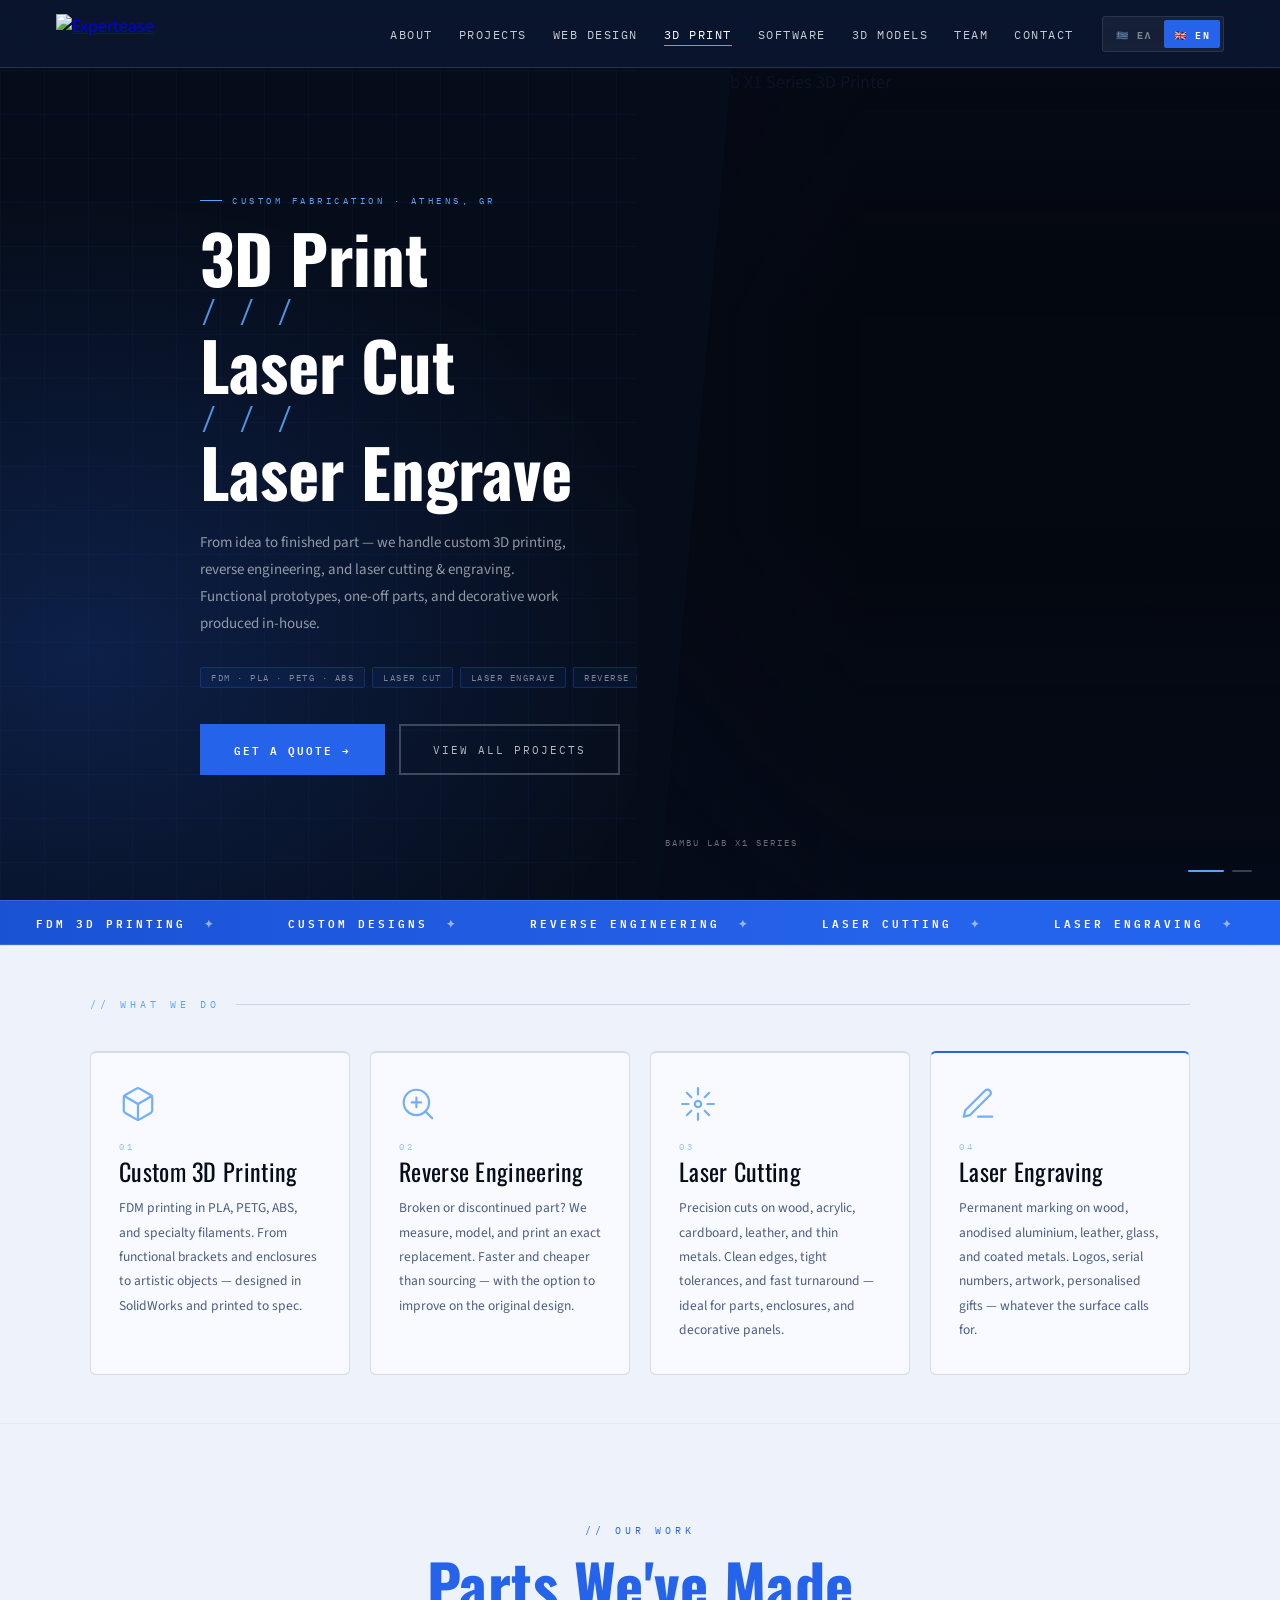
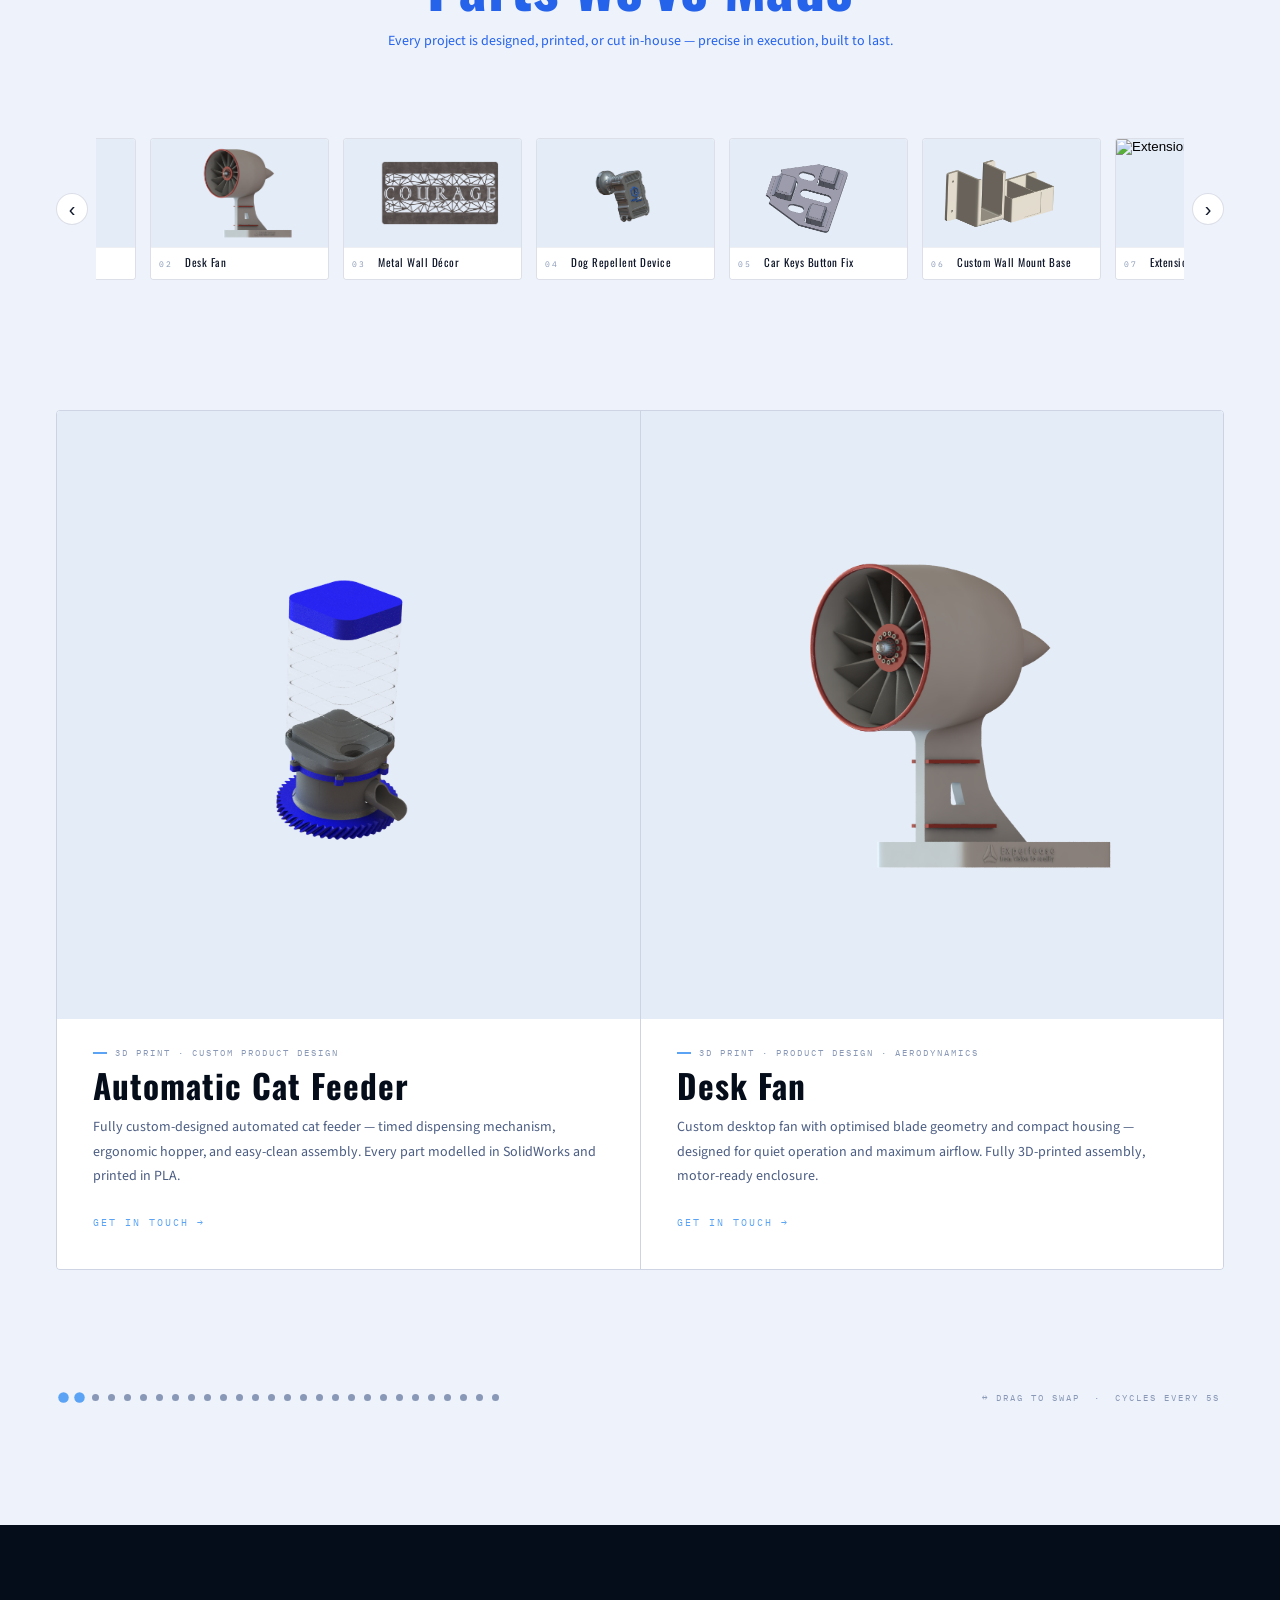
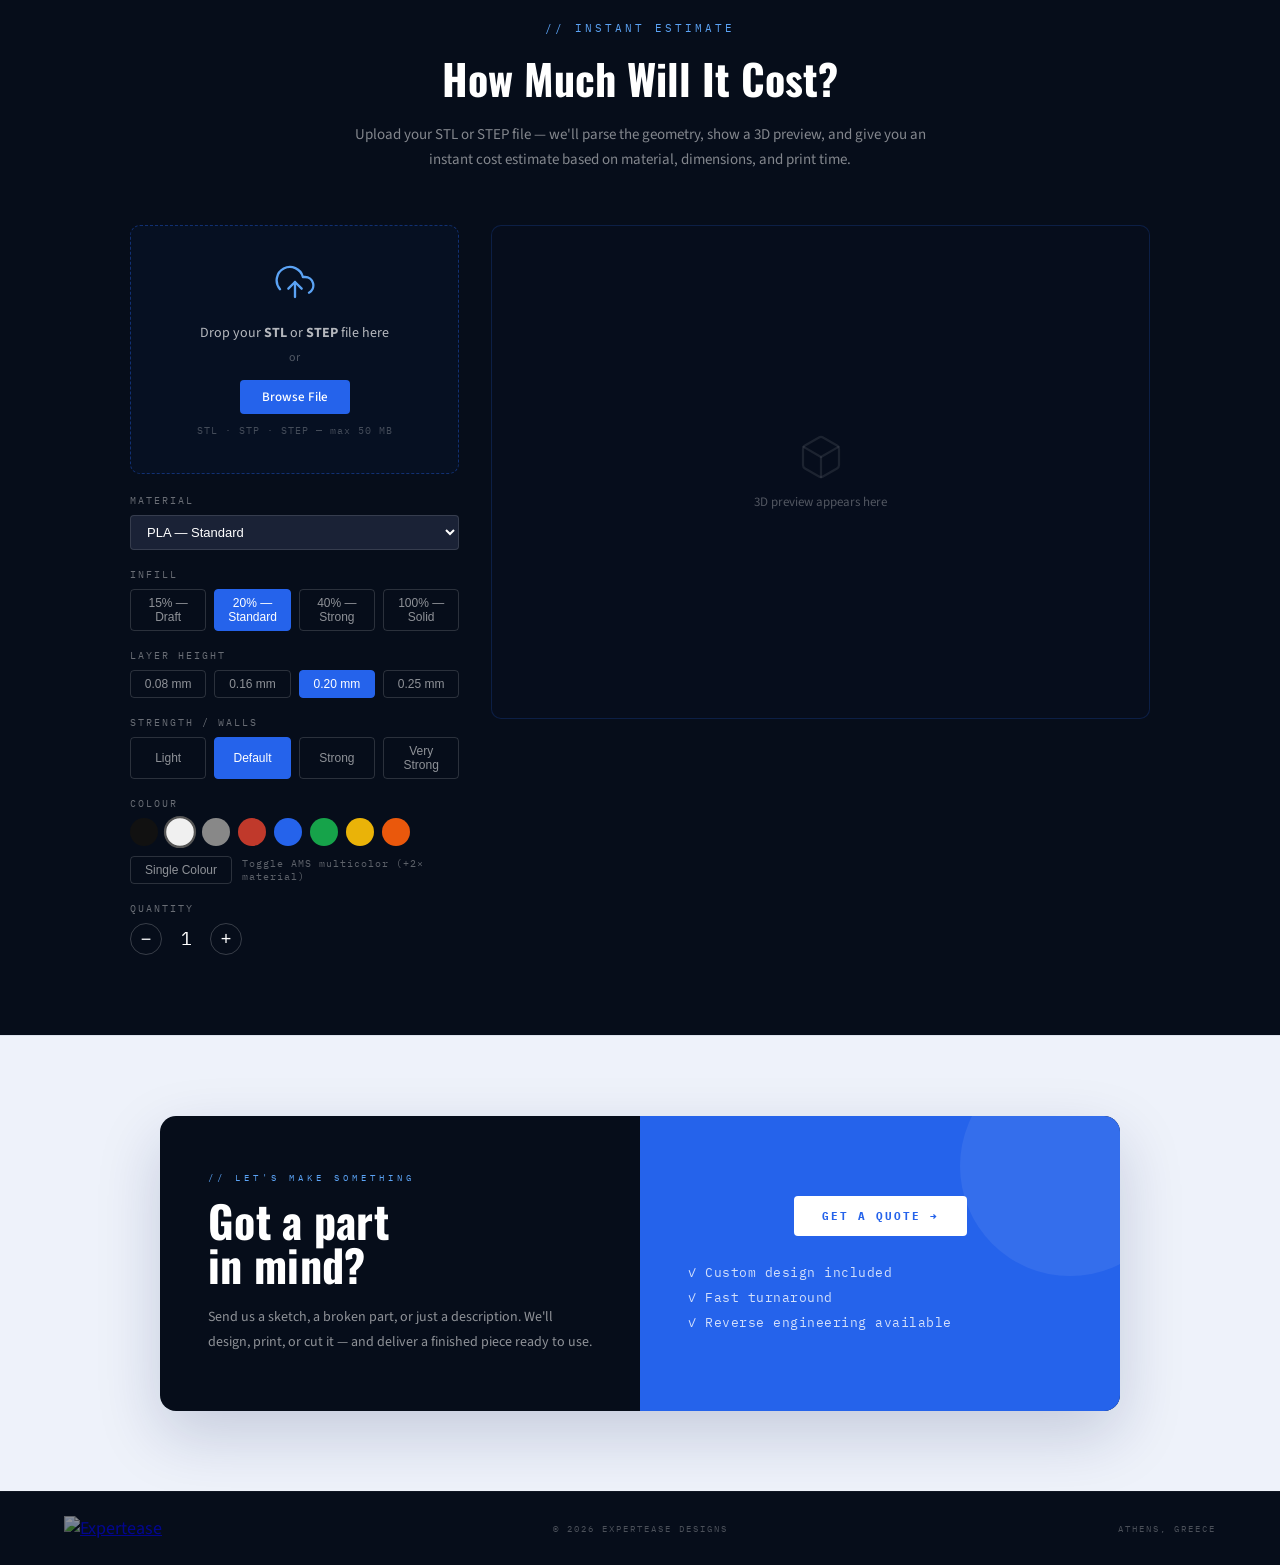
==== commit 5809cb67: "style2" ====
--- a/3dprint.html
+++ b/3dprint.html
@@ -535,8 +535,8 @@
 }
 @media (max-width: 480px) {
   /* Hero */
-  .pr-hero-wrap { grid-template-rows: auto 64vw; }
-  .pr-hero-left { padding: 28px 16px 22px; }
+  .pr-hero-wrap { min-height: 108vw; }
+  .pr-hero-left { padding: 80px 14px 36px; }
   .pr-hero-title { font-size: clamp(28px, 9.5vw, 44px); margin-bottom: 18px; }
   .pr-hero-slash { font-size: .38em; letter-spacing: 1px; }
   .pr-hero-desc { font-size: 13.5px; margin-bottom: 22px; }
--- a/style.css
+++ b/style.css
@@ -1558,8 +1558,23 @@
   .values-grid { grid-template-columns: 1fr; }
   .principles-grid { grid-template-columns: 1fr; }
 
-  /* ── PORTFOLIO: strip down to image + title only on mobile ── */
-  .port-thumb-wrap { display: none; }
+  /* ── PORTFOLIO: infinite scroll strip on mobile ── */
+  .port-thumb-wrap {
+    display: flex;
+    margin-bottom: 0;
+    gap: 0;
+  }
+  /* Hide prev/next arrow buttons — touch scroll replaces them */
+  .port-thumb-prev,
+  .port-thumb-next { display: none; }
+  /* Bigger cards for tap comfort */
+  .port-thumb-item { width: 130px; }
+  .port-thumb-img-wrap { height: 86px; }
+  .port-thumb-label { font-size: 10.5px; white-space: normal; line-height: 1.3; padding: 6px 7px 8px; }
+  /* Hide the 2-column viewer + footer — strip is the full UI */
+  .portfolio-stage { display: none; }
+  .port-footer     { display: none; }
+  .port-sep        { display: none; }
   .port-badge      { display: none !important; }
   .port-cat        { display: none; }
   .port-desc       { display: none; }
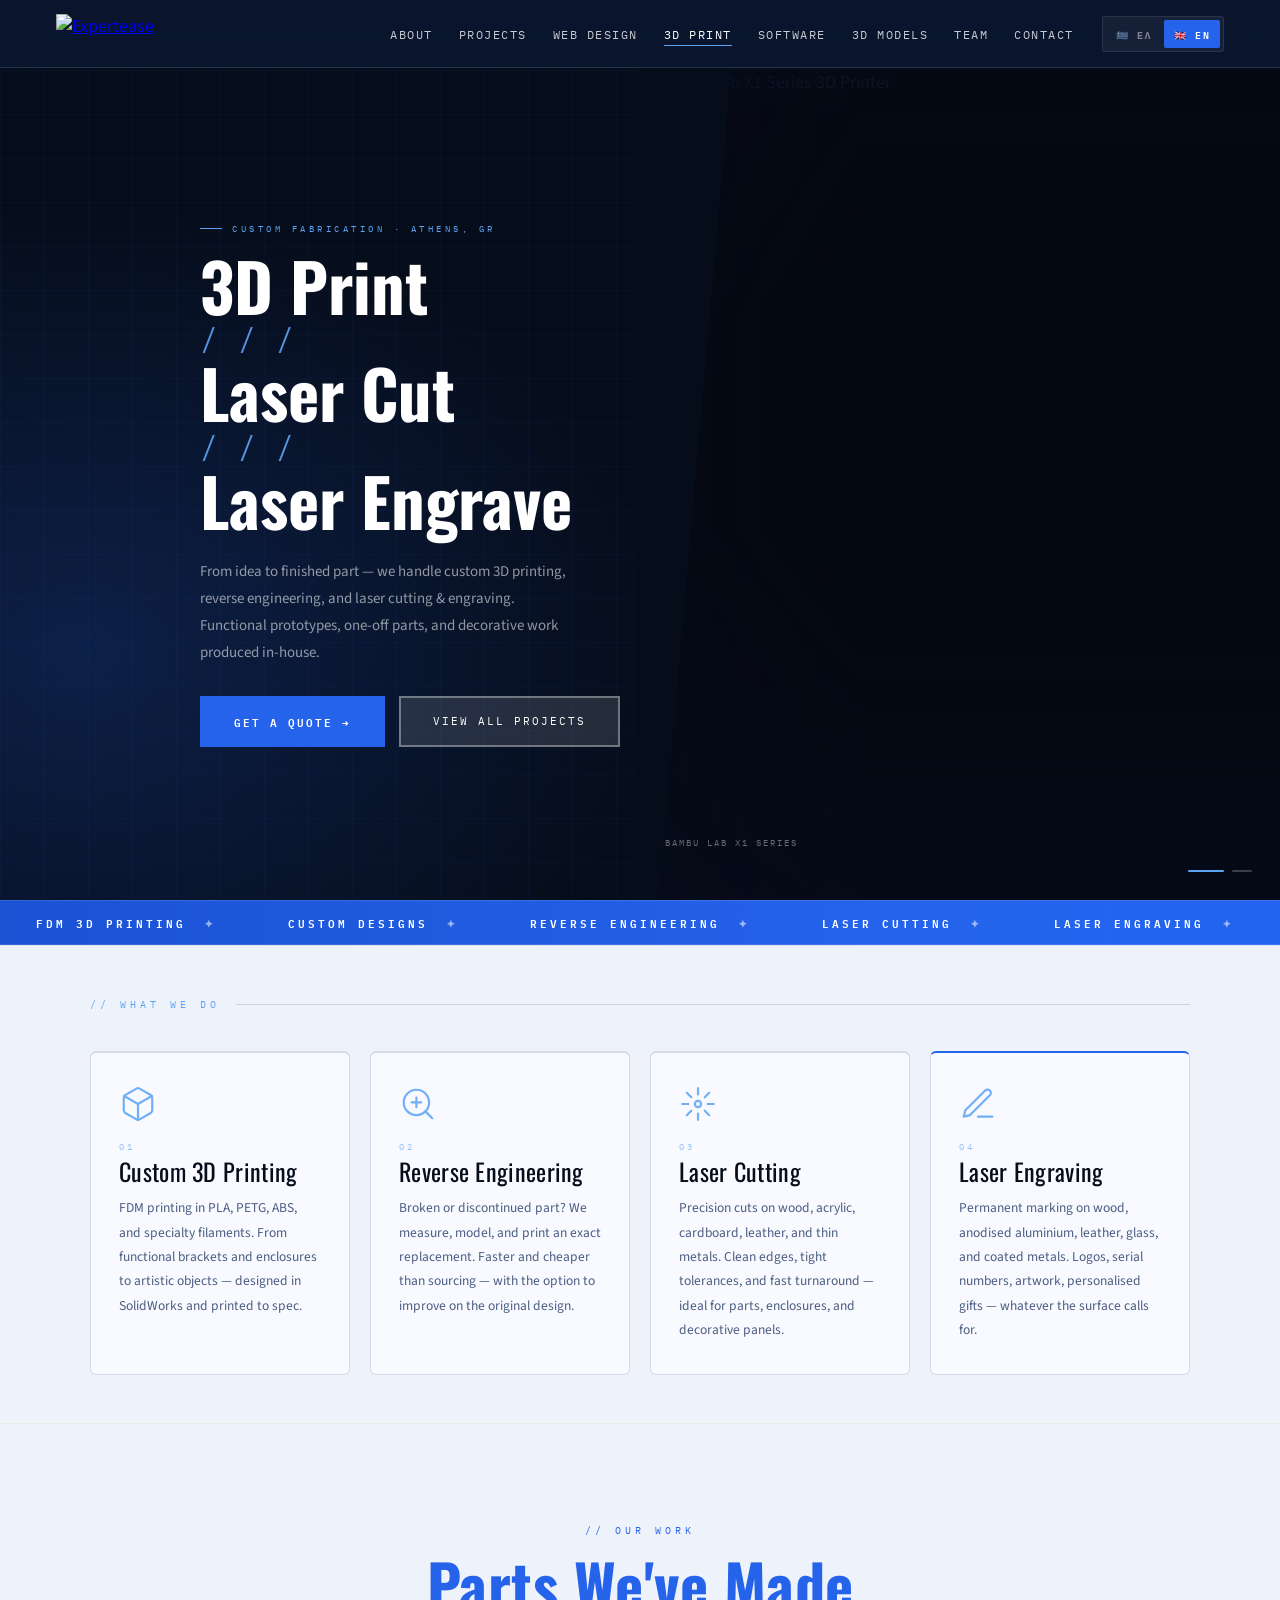
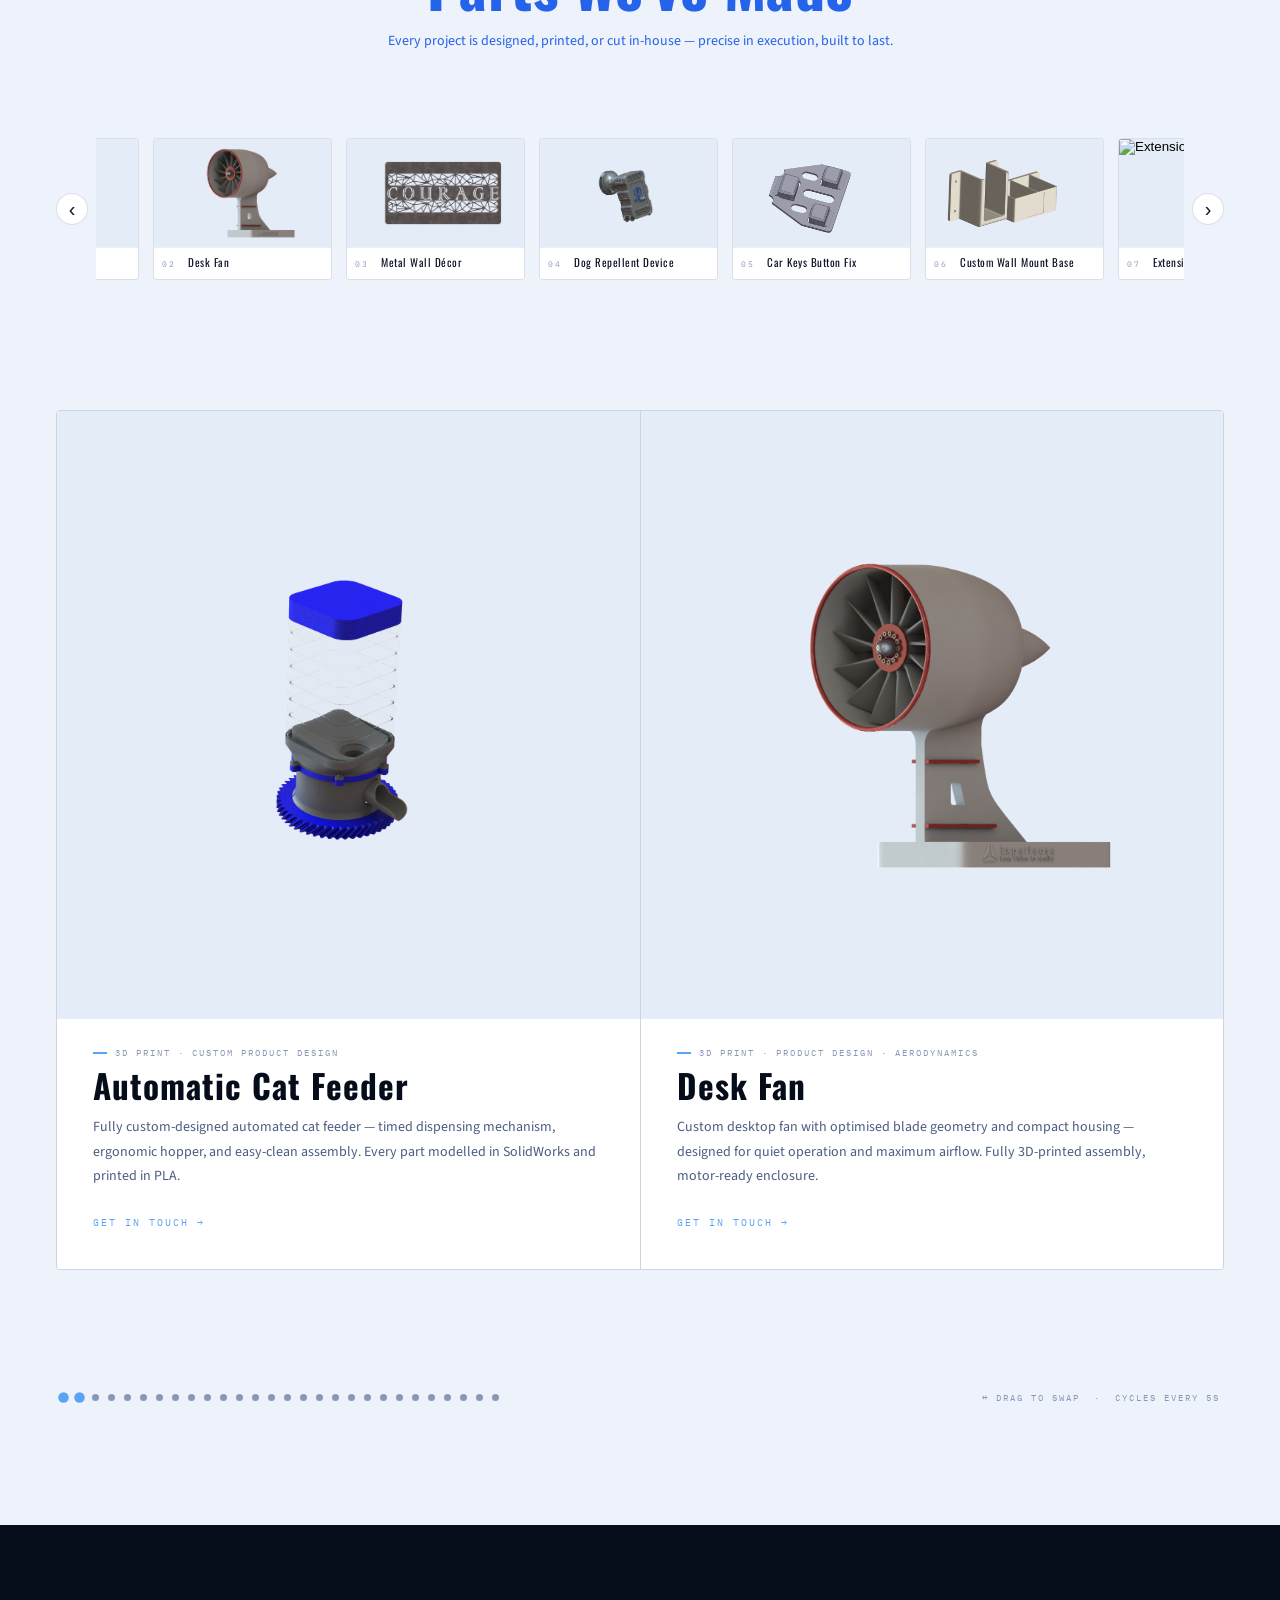
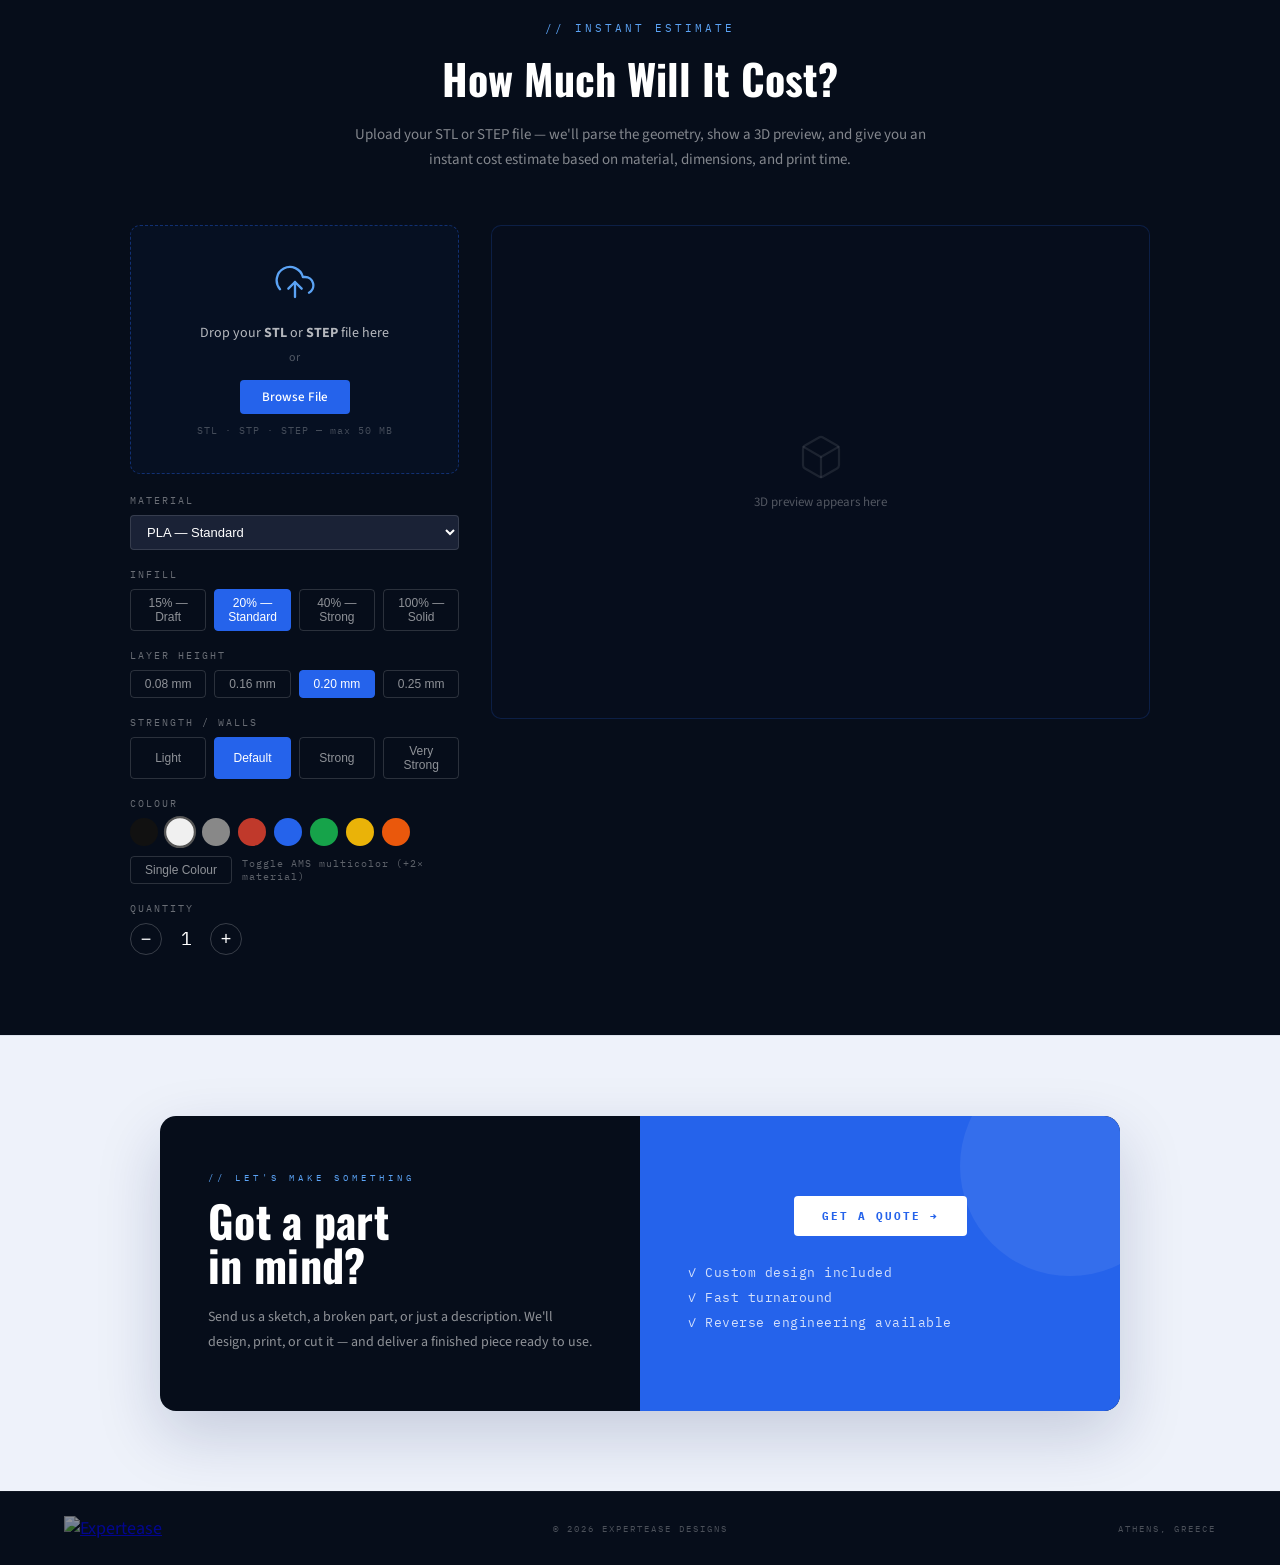
==== commit ac716401: "styl5" ====
--- a/3dprint.html
+++ b/3dprint.html
@@ -26,6 +26,18 @@
 <style>
 /* ── 3D PRINT PAGE – page-specific overrides ─────────────────── */
 
+/* Estimate Cost button — filled background */
+.pr-cta-estimate {
+  background: rgba(255,255,255,.12);
+  border-color: rgba(255,255,255,.35);
+  color: #fff;
+}
+.pr-cta-estimate:hover {
+  background: rgba(255,255,255,.22);
+  border-color: #fff;
+  color: #fff;
+}
+
 /* Offerings section */
 .pr-offerings { padding: 52px 56px 48px !important; }
 .pr-offerings .wd-offer-card--hl { border-top-color: var(--blue); }
@@ -303,9 +315,19 @@
   .pr-offerings .wd-offer-name { font-size: 14px; margin-bottom: 8px; line-height: 1.2; }
   .pr-offerings .wd-offer-text { font-size: 11.5px; line-height: 1.6; }
 
-  /* Projects */
-  .pr-work .portfolio-stage  { min-height: unset; }
-  .pr-work .port-image-wrap  { height: 48vw; min-height: 200px; }
+  /* Projects: infinite scroll strip on mobile */
+  #prThumbWrap {
+    display: flex;
+    margin-bottom: 20px;
+    gap: 0;
+  }
+  /* Viewer: single column, compact */
+  .pr-work .portfolio-stage  { grid-template-columns: 1fr; }
+  #prThumbPrev,
+  #prThumbNext { display: none; }
+  .pr-work .port-thumb-item     { width: 130px; }
+  .pr-work .port-thumb-img-wrap { height: 86px; }
+  .pr-work .port-thumb-label    { font-size: 10.5px; white-space: normal; line-height: 1.3; padding: 6px 7px 8px; }
 }
 
 /* ── ESTIMATOR ───────────────────────────────────────────────── */
@@ -642,18 +664,11 @@
       Laser&nbsp;Engrave
     </h1>
 
-    <p class="pr-hero-desc" id="pr-desc">From idea to finished part — custom 3D printing, reverse engineering, and laser cutting &amp; engraving. Functional prototypes, one-off parts, and decorative work produced in-house.</p>
-
-    <div class="pr-hero-tags">
-      <span class="pr-hero-tag">FDM · PLA · PETG · ABS</span>
-      <span class="pr-hero-tag">Laser Cut</span>
-      <span class="pr-hero-tag">Laser Engrave</span>
-      <span class="pr-hero-tag">Reverse Engineering</span>
-    </div>
+    <p class="pr-hero-desc" id="pr-desc">From idea to finished part — custom 3D printing, reverse engineering, and laser cutting &amp; engraving. Functional prototypes and decorative work produced in-house.</p>
 
     <div class="pr-hero-cta">
       <a href="contact.html" class="btn-primary" id="pr-cta1">Get a Quote →</a>
-      <a href="#prEstimator" class="btn-outline" id="pr-cta2">Estimate Cost</a>
+      <a href="#prEstimator" class="btn-outline pr-cta-estimate" id="pr-cta2">Estimate Cost</a>
     </div>
   </div>
 
--- a/style.css
+++ b/style.css
@@ -1571,9 +1571,11 @@
   .port-thumb-item { width: 130px; }
   .port-thumb-img-wrap { height: 86px; }
   .port-thumb-label { font-size: 10.5px; white-space: normal; line-height: 1.3; padding: 6px 7px 8px; }
-  /* Hide the 2-column viewer + footer — strip is the full UI */
-  .portfolio-stage { display: none; }
-  .port-footer     { display: none; }
+  /* Strip sits above the viewer — add spacing */
+  .port-thumb-wrap { margin-bottom: 20px; }
+
+  /* Viewer: single column, compact */
+  .portfolio-stage { grid-template-columns: 1fr; }
   .port-sep        { display: none; }
   .port-badge      { display: none !important; }
   .port-cat        { display: none; }
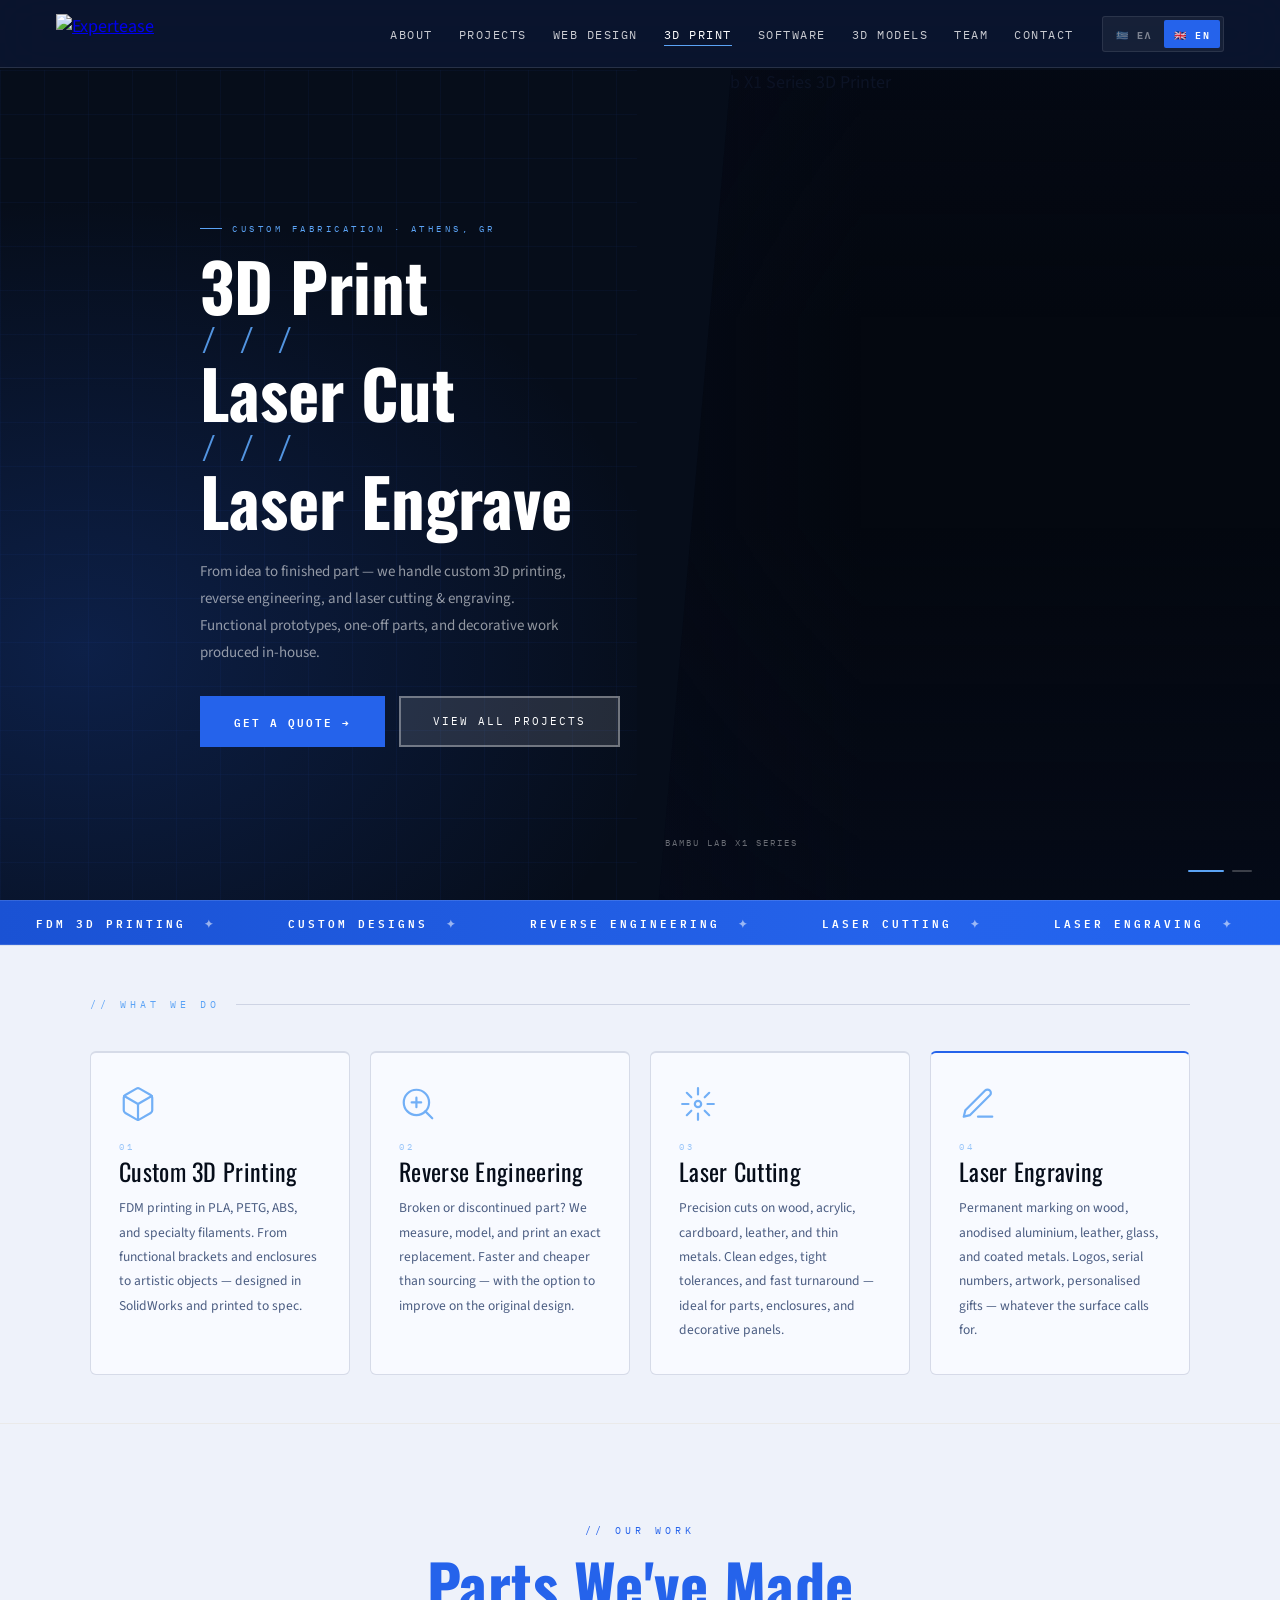
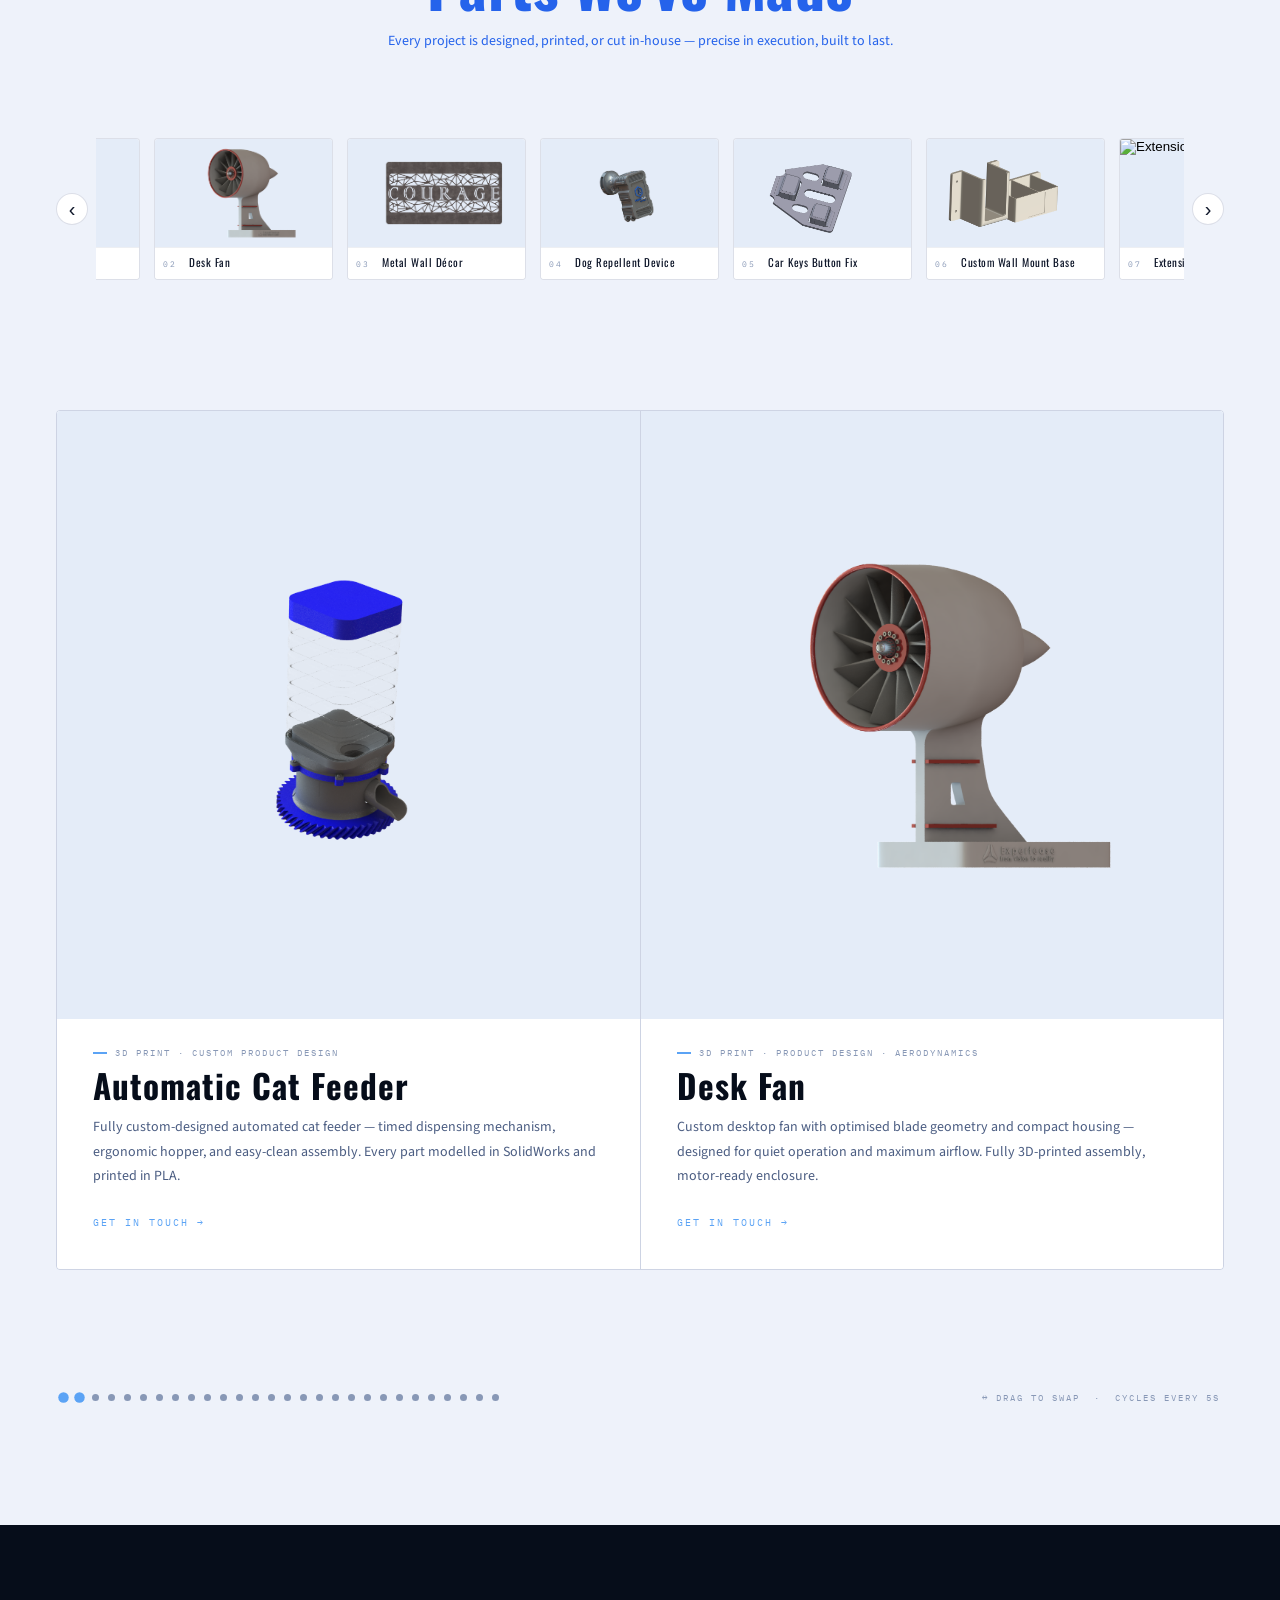
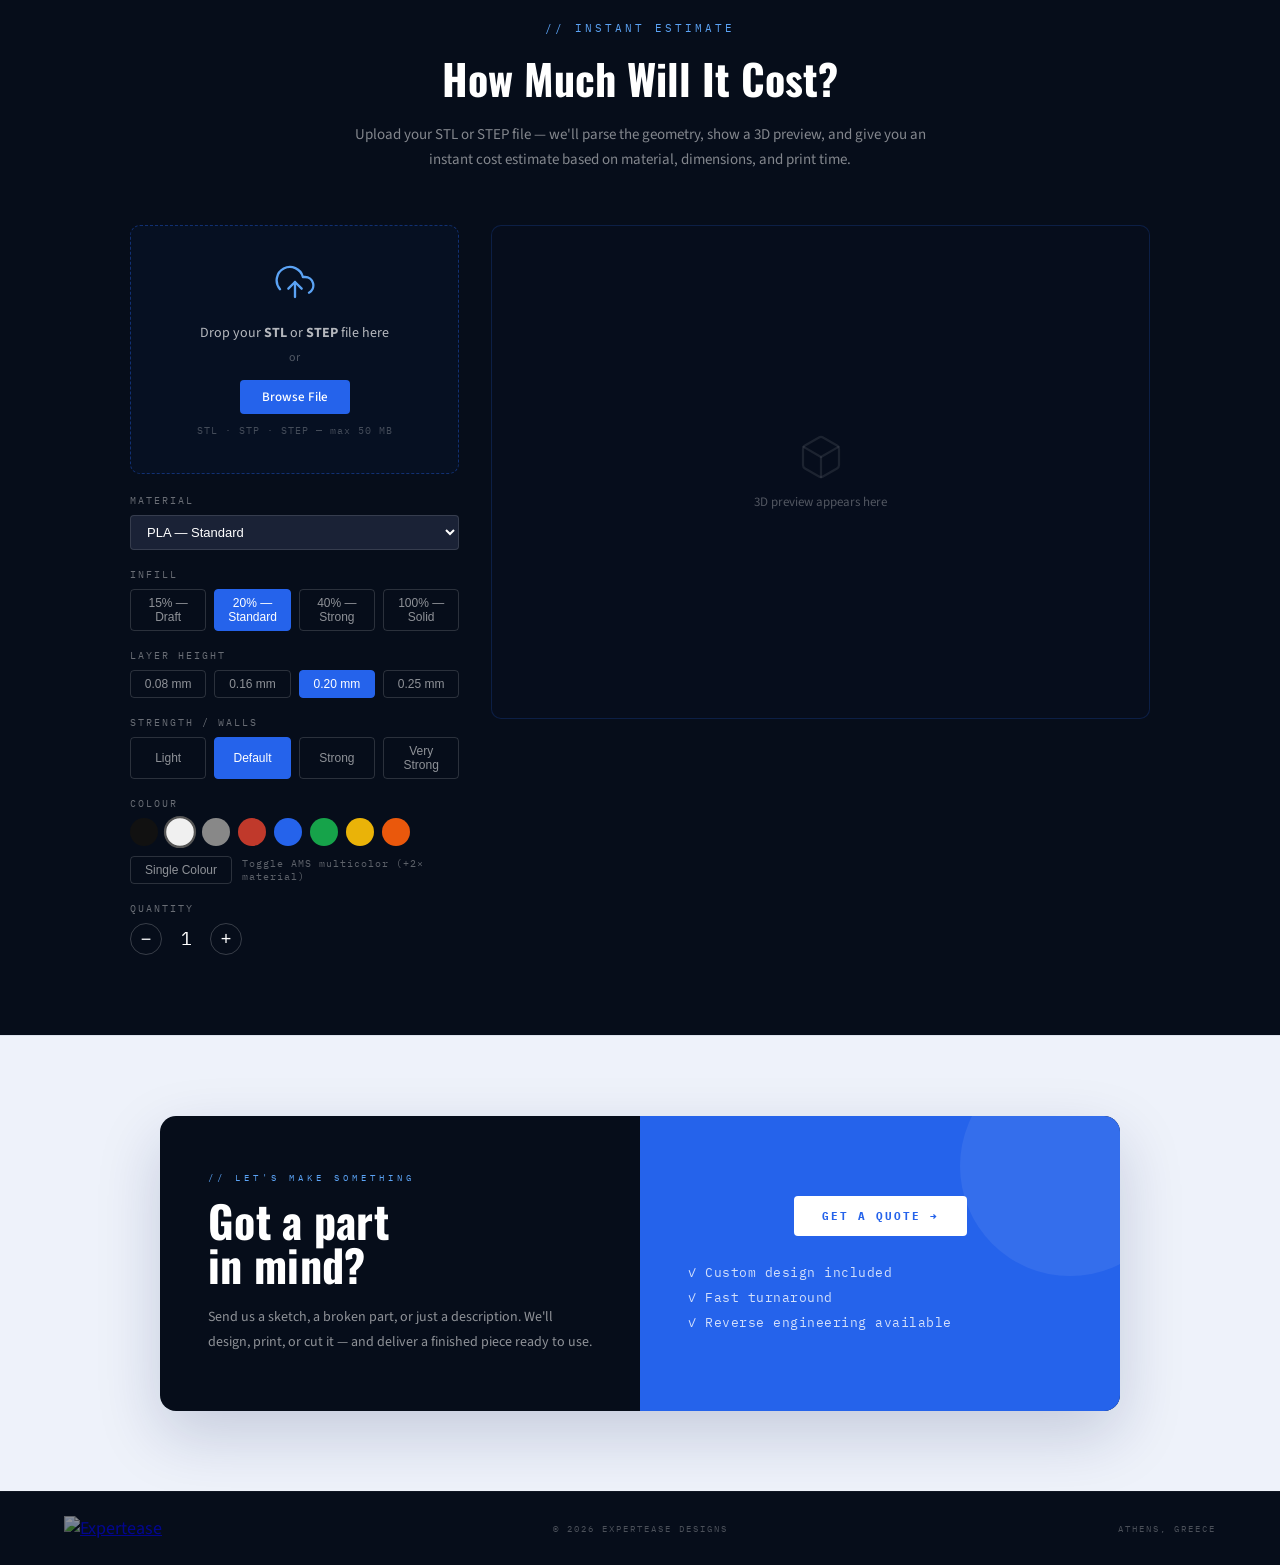
==== commit 431f29ab: "final" ====
--- a/3dprint.html
+++ b/3dprint.html
@@ -327,7 +327,7 @@
   #prThumbNext { display: none; }
   .pr-work .port-thumb-item     { width: 130px; }
   .pr-work .port-thumb-img-wrap { height: 86px; }
-  .pr-work .port-thumb-label    { font-size: 10.5px; white-space: normal; line-height: 1.3; padding: 6px 7px 8px; }
+  .pr-work .port-thumb-label    { font-size: 10.5px; white-space: normal; line-height: 1.3; padding: 6px 7px 8px; text-align: center; }
 }
 
 /* ── ESTIMATOR ───────────────────────────────────────────────── */
@@ -565,6 +565,8 @@
   .pr-hero-tags { gap: 5px; margin-bottom: 26px; }
   .pr-hero-tag { font-size: 8px; padding: 3px 8px; }
   .pr-hero-cta { gap: 10px; }
+  .pr-cta-estimate { background: var(--blue); border-color: var(--blue); color: #fff; }
+  .pr-cta-estimate:hover { background: var(--blue-lt); border-color: var(--blue-lt); color: #fff; }
 
   /* Estimator section */
   .pr-estimator { padding: 44px 0 36px; }
@@ -668,7 +670,7 @@
 
     <div class="pr-hero-cta">
       <a href="contact.html" class="btn-primary" id="pr-cta1">Get a Quote →</a>
-      <a href="#prEstimator" class="btn-outline pr-cta-estimate" id="pr-cta2">Estimate Cost</a>
+      <a href="#prWork" class="btn-outline pr-cta-estimate" id="pr-cta2">View All Projects</a>
     </div>
   </div>
 
@@ -765,7 +767,7 @@
 </section>
 
 <!-- ══ OUR WORK ═══════════════════════════════════════════════ -->
-<section class="wd-work pr-work">
+<section class="wd-work pr-work" id="prWork">
   <div class="wd-work-inner">
 
     <div class="wd-work-header">
@@ -983,5 +985,12 @@
 <script src="print-projects.js"></script>
 <script src="print-estimator.js"></script>
 <script src="main.js" defer></script>
+
+<button id="backToTop" aria-label="Back to top">
+  <svg viewBox="0 0 10 10" fill="none" stroke-width="1.6" stroke-linecap="round" stroke-linejoin="round" aria-hidden="true"><polyline points="2,7 5,3 8,7"/></svg>
+  Top
+</button>
+<script>(function(){var b=document.getElementById('backToTop');if(!b)return;window.addEventListener('scroll',function(){b.classList.toggle('btt-visible',window.scrollY>500);},{passive:true});b.addEventListener('click',function(){window.scrollTo({top:0,behavior:'smooth'});});})();</script>
+
 </body>
 </html>
--- a/style.css
+++ b/style.css
@@ -1743,9 +1743,9 @@
   .fcs-label { font-size: 7px; letter-spacing: 1px; }
 
   /* Process nodes: slightly more compact */
-  .pf-icon { width: 44px; height: 44px; font-size: 18px; }
-  .pf-node { grid-template-columns: 44px 1fr; }
-  .pf-arrow { margin-left: 25px; } /* (44/2 + 4) − 1 = 25 */
+  .pf-icon { width: 36px; height: 36px; font-size: 15px; }
+  .pf-node { width: 60px; }
+  .pf-arrow { width: 16px; margin: 0; }
 }
 
 /* ── CAD VIEWER ─────────────────────────────────────────────── */
@@ -2549,7 +2549,7 @@
   .wd-compare { grid-template-columns: 1fr; }
   .wd-cta     { padding: 48px 20px; }
   .wd-cta-card { grid-template-columns: 1fr; }
-  .wd-cta-left  { padding: 40px 32px; }
+  .wd-cta-left  { padding: 40px 32px; text-align: center; align-items: center; }
   .wd-cta-right { padding: 40px 32px; align-items: center; }
 }
 @media (max-width: 640px) {
@@ -2798,55 +2798,110 @@
   .edu-degree { font-size: 7px; text-align: center; }
   .edu-country { font-size: 7px; overflow-wrap: break-word; word-break: break-word; width: 100%; text-align: center; }
 
-  /* PROCESS FLOW: hide animated diagram on mobile */
-  .process-flow { display: none; }
-
-  /* PROCESS VALUE CARDS: 2-per-row, icon+title inline, hide text */
+  /* PROCESS FLOW: compact horizontal scroll on mobile */
+  .process-flow {
+    display: block;
+    margin-top: 28px;
+    padding: 20px 0 6px;
+    overflow-x: auto;
+    -webkit-overflow-scrolling: touch;
+    scrollbar-width: none;
+  }
+  .process-flow::-webkit-scrollbar { display: none; }
+  .process-flow-inner {
+    flex-direction: row;
+    align-items: center;
+    min-width: unset;
+    width: max-content;
+    justify-content: flex-start;
+    padding: 0 16px;
+  }
+  .pf-node {
+    display: flex;
+    flex-direction: column;
+    align-items: center;
+    width: 68px;
+    gap: 6px;
+    padding: 0;
+  }
+  .pf-icon {
+    width: 40px; height: 40px;
+    font-size: 16px;
+    grid-row: unset; grid-column: unset;
+    align-self: unset;
+  }
+  .pf-icon-pulse { inset: -5px; }
+  .pf-label { font-size: 7px; letter-spacing: 1px; text-align: center; }
+  .pf-sub   { display: none; }
+  .pf-arrow {
+    width: 20px; height: 2px;
+    margin: 0; display: flex; align-items: center;
+  }
+  .pf-arrow::before {
+    background: linear-gradient(to right, rgba(59,130,246,.25), rgba(59,130,246,.55));
+  }
+  .pf-arrow::after {
+    right: -1px; top: 50%; bottom: auto; left: auto;
+    transform: translateY(-50%);
+    border: 4px solid transparent;
+    border-left: 5px solid rgba(59,130,246,.55);
+    border-top: none;
+  }
+  .pf-arrow-dot { width: 5px; height: 5px; }
+  .pf-loop {
+    flex-direction: row;
+    min-width: unset;
+    width: 100%;
+    margin-top: 14px;
+    padding: 0 16px;
+    box-sizing: border-box;
+  }
+  .pf-loop-label { font-size: 7px; letter-spacing: 1.5px; padding: 0 10px; }
+  .pf-loop-label::before, .pf-loop-label::after { font-size: 9px; }
+
+  /* PROCESS VALUE CARDS: unified 2-per-row grid, no divider */
   .values-section .values-grid { grid-template-columns: 1fr 1fr; }
+  .values-row-divider { display: none; }
   .value-card {
     padding: 14px 12px 12px;
     display: flex;
-    flex-direction: row;
-    align-items: center;
-    gap: 10px;
-    flex-wrap: wrap;
+    flex-direction: column;
+    gap: 0;
   }
   .value-card .value-icon {
     font-size: 9px;
     letter-spacing: 2px;
-    margin-bottom: 0;
-    flex-shrink: 0;
+    margin-bottom: 8px;
   }
   .value-bilingual {
-    flex-direction: row;
-    align-items: baseline;
-    gap: 6px;
-    margin-bottom: 0;
-    flex: 1;
+    flex-direction: column;
+    gap: 2px;
+    margin-bottom: 8px;
   }
   .value-bilingual .en { font-size: 15px; }
   .value-bilingual .el { font-size: 10px; }
-  .value-heading { font-size: 15px; margin-bottom: 0; flex: 1; }
-  .value-card .value-text { display: none; }
-
-  /* ABOUT VALUE ITEMS: 2-per-row, icon+title inline, hide text */
+  .value-heading { font-size: 15px; margin-bottom: 8px; }
+  .value-card .value-text {
+    font-size: 11px;
+    line-height: 1.55;
+  }
+
+  /* ABOUT VALUE ITEMS: 2-per-row, compact column layout with short text */
   .values-grid { grid-template-columns: 1fr 1fr !important; }
   .value-item {
-    padding: 12px 10px 10px;
+    padding: 12px 10px 12px;
     display: flex;
-    flex-direction: row;
-    align-items: center;
-    gap: 8px;
-    flex-wrap: nowrap;
+    flex-direction: column;
+    gap: 0;
   }
   .vi-icon-wrap {
     width: 30px; height: 30px;
     border-radius: 7px;
-    margin-bottom: 0;
+    margin-bottom: 8px;
     flex-shrink: 0;
   }
-  .value-title { font-size: 14px; margin-bottom: 0; line-height: 1.2; flex: 1; }
-  .value-item .value-text { display: none; }
+  .value-title { font-size: 14px; margin-bottom: 6px; line-height: 1.2; }
+  .value-item .value-text { font-size: 11px; line-height: 1.55; }
   .value-num { font-size: 8px; top: 6px; right: 8px; }
 
   /* ABOUT SECTION: show mobile bullet summary, hide long paragraphs */
@@ -2912,3 +2967,58 @@
   .edu-degree { display: none; }
   .edu-country { font-size: 6.5px; overflow-wrap: break-word; word-break: break-word; width: 100%; text-align: center; }
 }
+
+/* ── BACK TO TOP ─────────────────────────────────────────────── */
+#backToTop {
+  position: fixed;
+  bottom: 32px;
+  left: 50%;
+  transform: translateX(-50%) translateY(16px);
+  z-index: 500;
+  display: flex;
+  align-items: center;
+  gap: 8px;
+  padding: 9px 20px;
+  background: var(--navy-mid);
+  border: 1px solid rgba(59,130,246,.28);
+  border-radius: 2px;
+  color: rgba(255,255,255,.55);
+  font-family: var(--font-mono);
+  font-size: 9px;
+  letter-spacing: 2.5px;
+  text-transform: uppercase;
+  cursor: pointer;
+  opacity: 0;
+  pointer-events: none;
+  transition: opacity .3s ease, transform .3s ease, border-color .2s, color .2s;
+  white-space: nowrap;
+}
+#backToTop svg {
+  width: 10px; height: 10px;
+  flex-shrink: 0;
+  stroke: currentColor;
+  transition: transform .2s;
+}
+#backToTop:hover {
+  border-color: rgba(59,130,246,.7);
+  color: rgba(255,255,255,.9);
+}
+#backToTop:hover svg { transform: translateY(-2px); }
+#backToTop.btt-visible {
+  opacity: 1;
+  pointer-events: auto;
+  transform: translateX(-50%) translateY(0);
+}
+@media (max-width: 640px) {
+  #backToTop {
+    bottom: 20px;
+    padding: 10px 12px;
+    font-size: 0;
+    letter-spacing: 0;
+    gap: 0;
+    background: rgba(6,12,28,.35);
+    border-color: rgba(59,130,246,.18);
+    color: rgba(255,255,255,.5);
+  }
+  #backToTop svg { width: 14px; height: 14px; }
+}
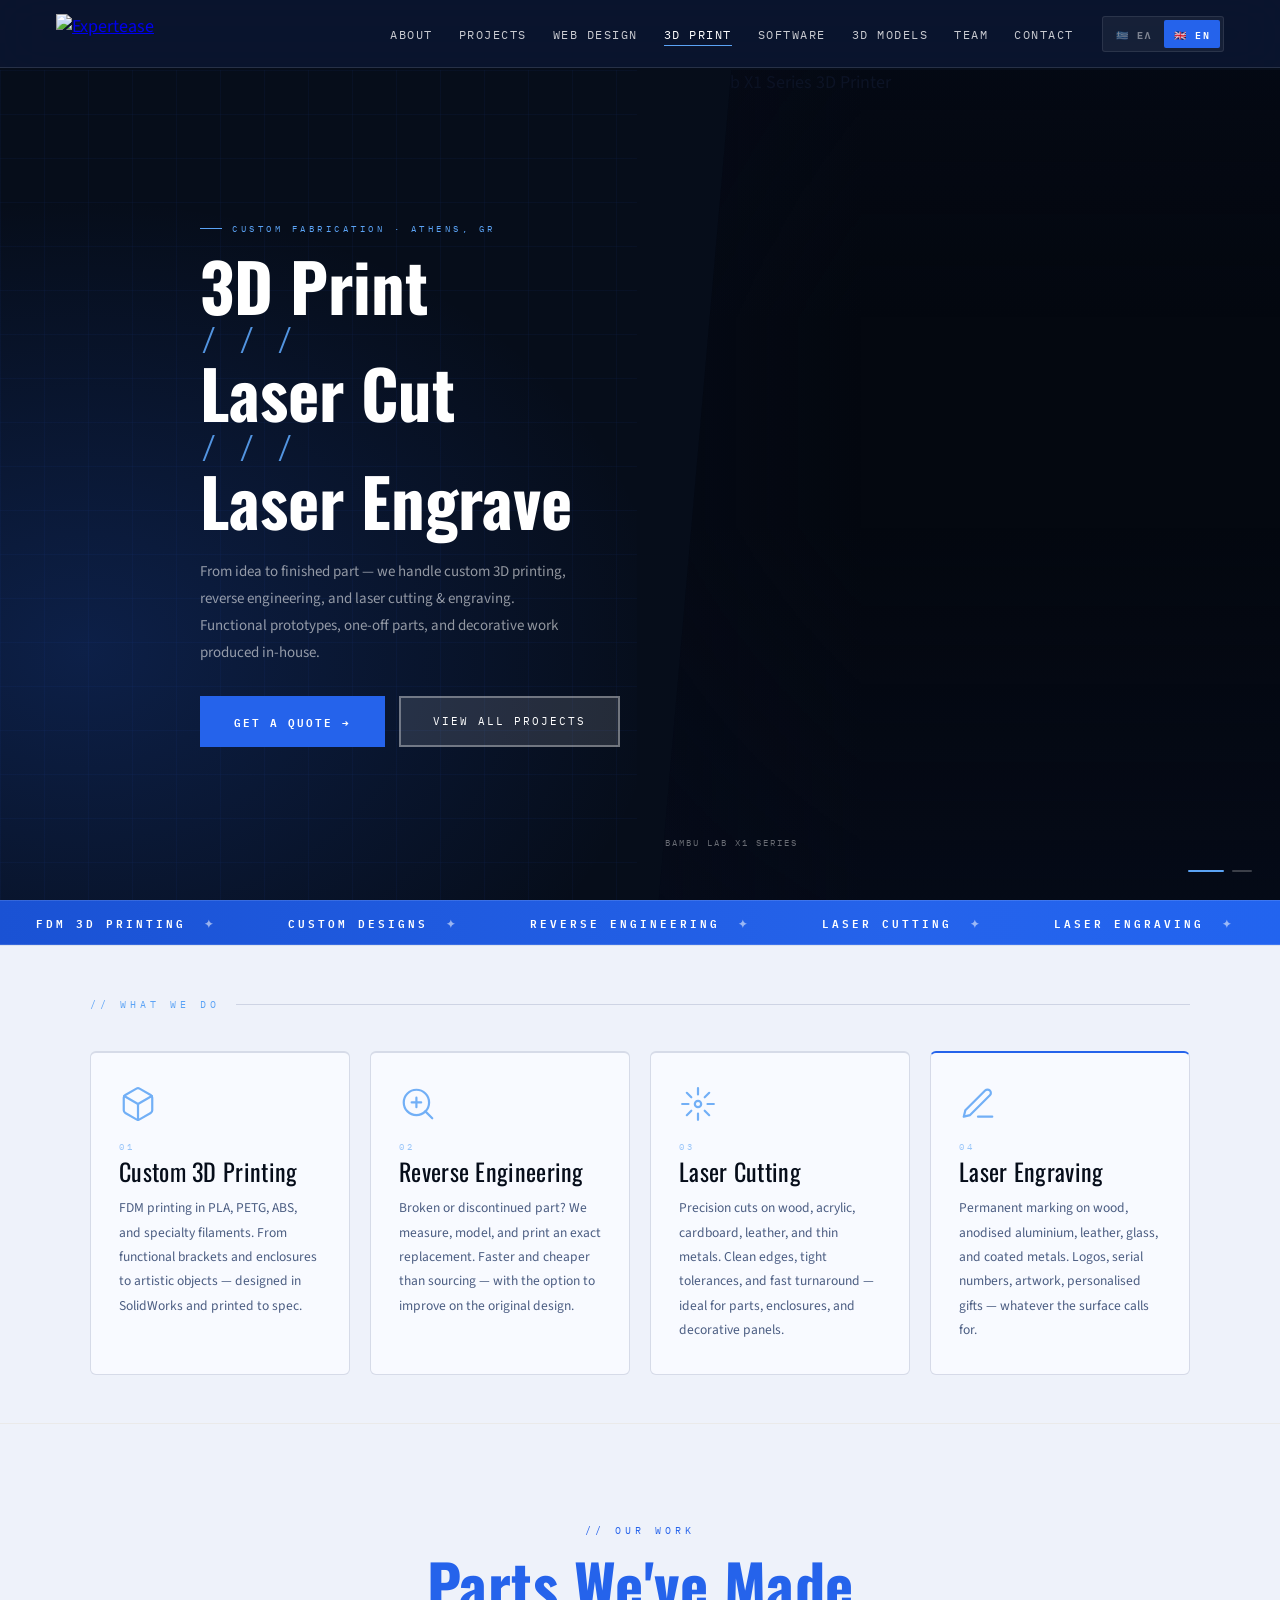
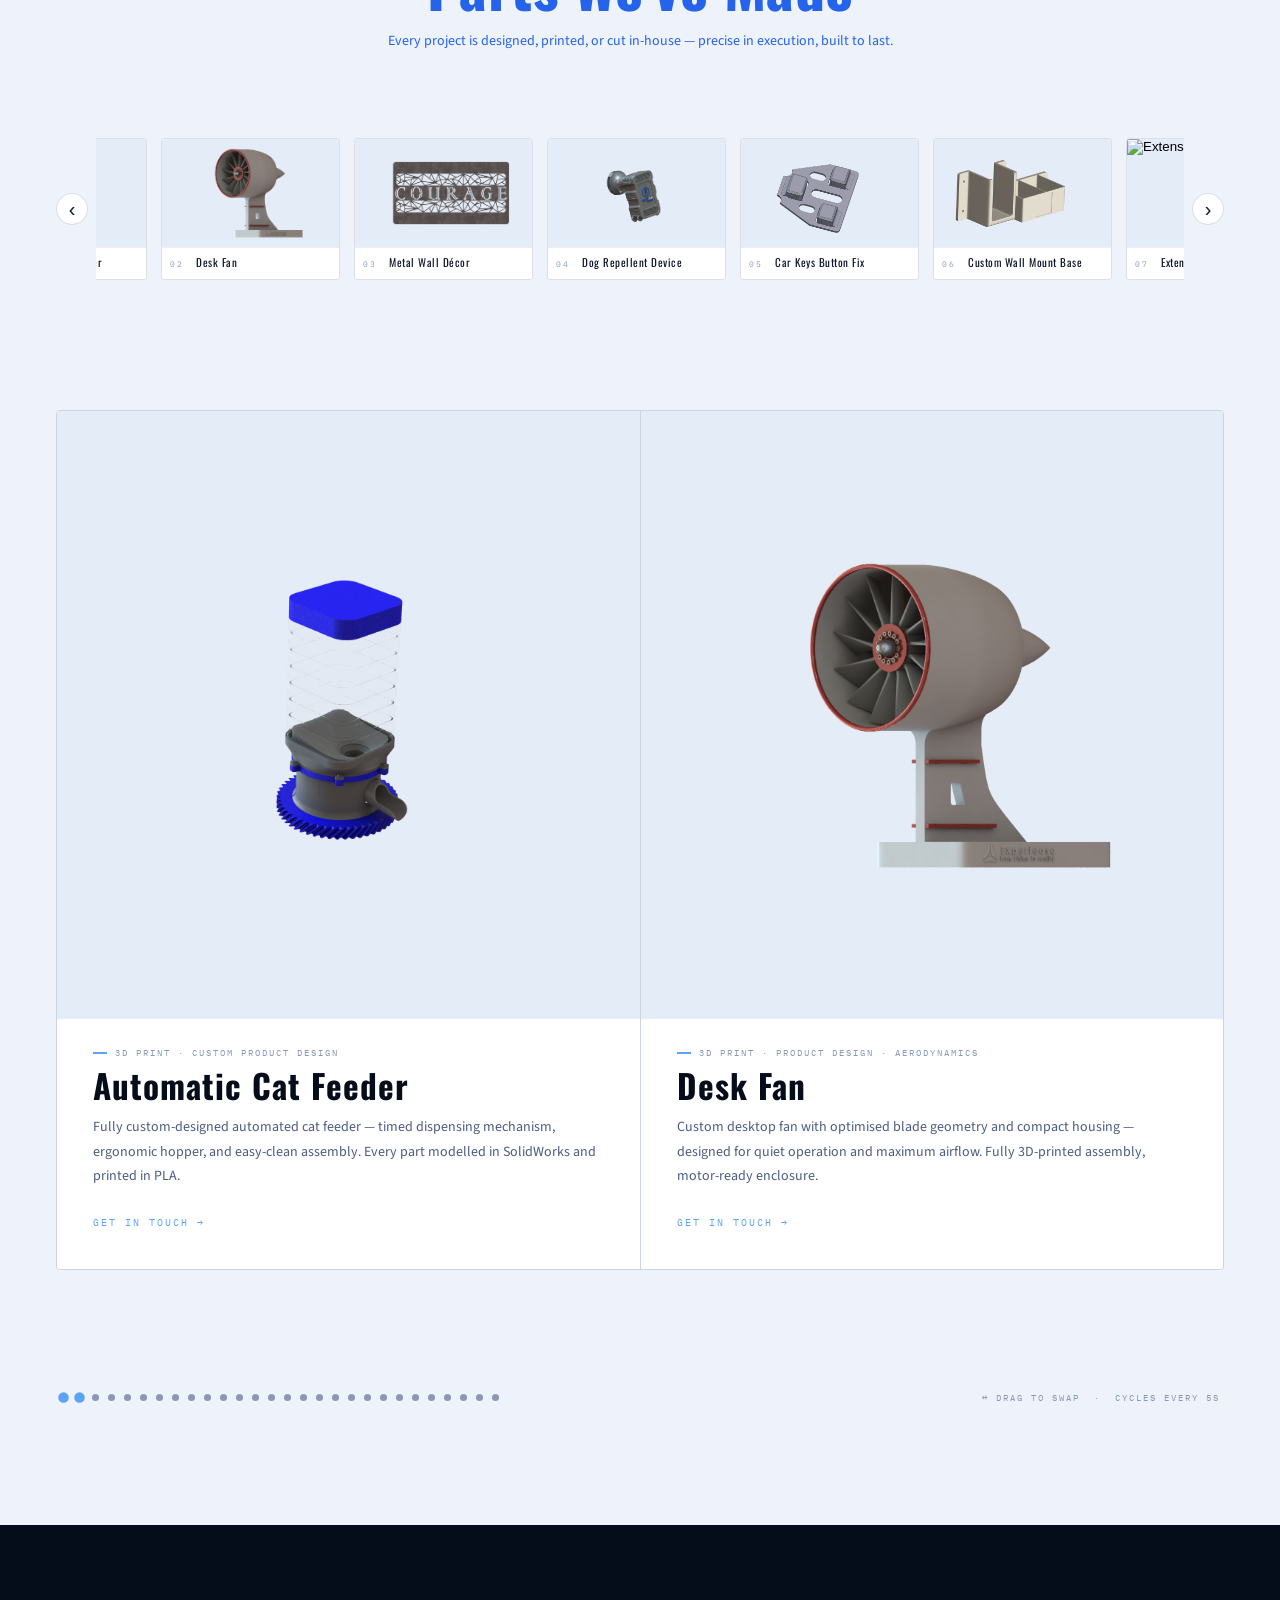
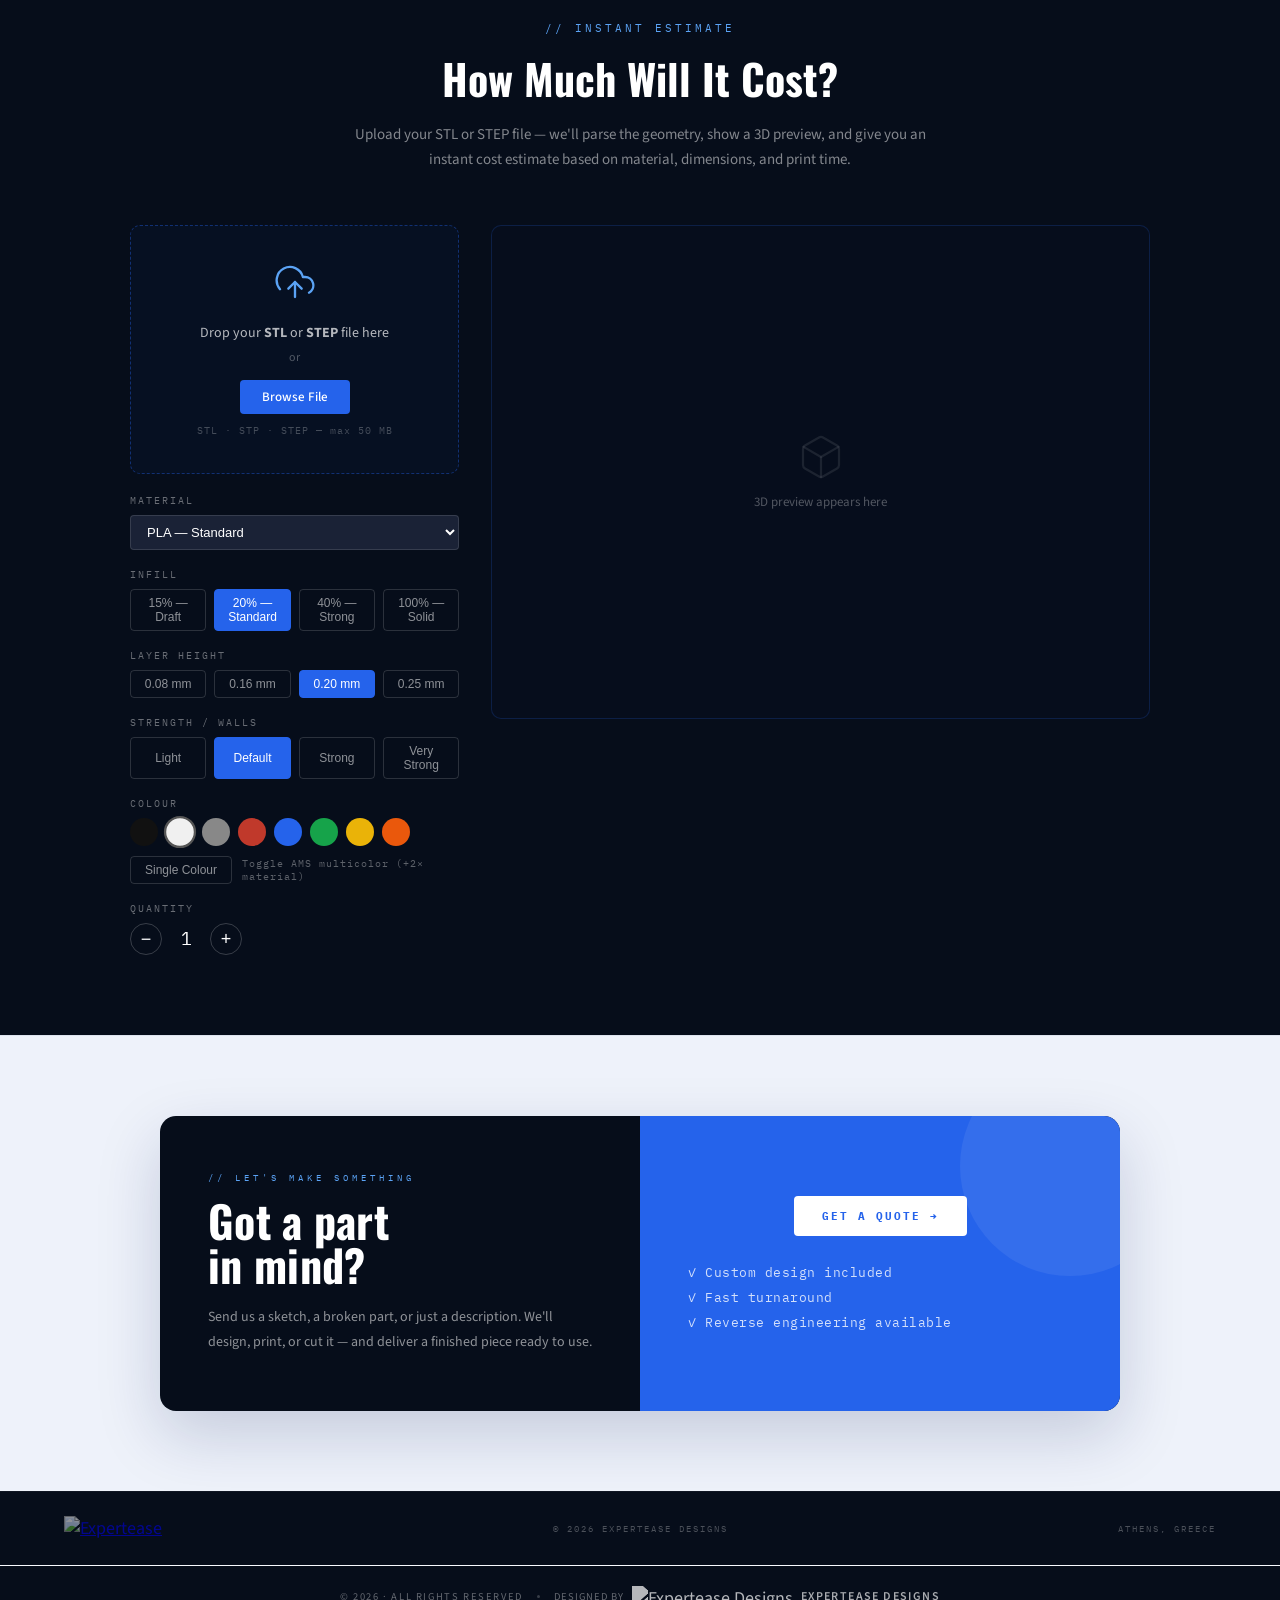
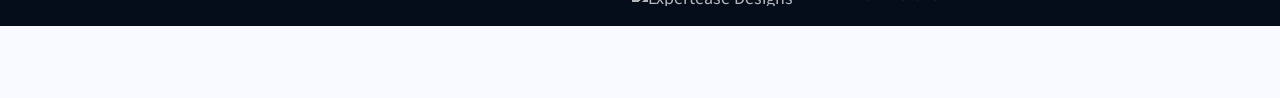
==== commit e3a71cc5: "changes_to_credit" ====
--- a/3dprint.html
+++ b/3dprint.html
@@ -23,7 +23,10 @@
 <link rel="preconnect" href="https://fonts.googleapis.com">
 <link href="https://fonts.googleapis.com/css2?family=IBM+Plex+Mono:wght@300;400;500&family=Oswald:wght@400;500;600;700&family=Playfair+Display:ital,wght@0,400;0,700;1,400&family=Source+Sans+3:wght@300;400;500;600&display=swap" rel="stylesheet">
 <link rel="stylesheet" href="style.css">
+<link rel="stylesheet" href="expertease-credit.css">
 <style>
+.expertease-credit{background:var(--navy,#060d1a);}
+
 /* ── 3D PRINT PAGE – page-specific overrides ─────────────────── */
 
 /* Estimate Cost button — filled background */
@@ -981,6 +984,31 @@
   <div class="footer-text" id="footer-loc">Athens, Greece</div>
 </footer>
 
+<hr class="ec-rule">
+<div class="expertease-credit">
+  <div class="ec-layer ec-layer--credit">
+    <span class="ec-copy">© 2026 · All Rights Reserved</span>
+    <span class="ec-divider"></span>
+    <a href="https://expertease.eu/webdesign" target="_blank" rel="noopener" class="ec-brand">
+      <span class="ec-label">Designed by</span>
+      <img src="images/logo.png" alt="Expertease Designs" class="ec-logo">
+      <span class="ec-name">Expertease Designs</span>
+    </a>
+  </div>
+  <div class="ec-layer ec-layer--ad">
+    <div class="ec-ad-ring">
+      <div class="ec-ad-logo"><img src="images/logo.png" alt="Expertease Designs"></div>
+    </div>
+    <div class="ec-ad-text">
+      <span class="ec-ad-question">Like this site?</span>
+      <a href="https://expertease.eu/webdesign" target="_blank" rel="noopener" class="ec-ad-cta">
+        Let's build yours
+        <span class="ec-ad-arrow"><svg width="13" height="13" viewBox="0 0 13 13" fill="none" stroke="currentColor" stroke-width="1.6" stroke-linecap="round" stroke-linejoin="round"><line x1="2" y1="6.5" x2="11" y2="6.5"/><polyline points="7,2.5 11,6.5 7,10.5"/></svg></span>
+      </a>
+    </div>
+  </div>
+</div>
+
 <script src="https://cdn.jsdelivr.net/npm/three@0.155.0/build/three.min.js"></script>
 <script src="print-projects.js"></script>
 <script src="print-estimator.js"></script>
--- a/expertease-credit.css
+++ b/expertease-credit.css
@@ -0,0 +1,270 @@
+/* ============================================================
+   EXPERTEASE CREDIT BANNER — modular component v4
+   Neutral — works on any dark background.
+   Transparent, no hardcoded background color.
+   Usage:
+     <hr class="ec-rule">
+     <div class="expertease-credit">…</div>
+   ============================================================ */
+
+:root {
+  --ec-white:   rgba(255,255,255,0.82);
+  --ec-muted:   rgba(255,255,255,0.38);
+  --ec-accent:  rgba(255,255,255,0.65);
+  --ec-cta-col: rgba(255,255,255,0.90);
+  --ec-logo-h:  20px;
+  --ec-font:    inherit;
+}
+
+/* ── separator rule ── */
+hr.ec-rule {
+  border: none;
+  height: 1px;
+  margin: 0 6%;
+  background: linear-gradient(90deg, transparent, rgba(255,255,255,0.12), transparent);
+}
+
+/* ── outer wrapper ── */
+.expertease-credit {
+  position: relative;
+  z-index: 0;
+  isolation: isolate;
+  contain: layout style;
+  background: transparent;
+  overflow: hidden;
+  font-family: var(--ec-font);
+  padding: 0 6%;
+  height: 60px;
+  margin-bottom: 72px;   /* clear the fixed #backToTop button (bottom:32px + ~40px height) */
+}
+
+/* ─────────────────────────────────────────────
+   LAYER A — copyright + "designed by" credit
+   LAYER B — advertisement CTA
+   They alternate: A visible → fade out → B visible → fade out → repeat
+   ───────────────────────────────────────────── */
+
+.ec-layer {
+  position: absolute;
+  inset: 0;
+  display: flex;
+  align-items: center;
+  justify-content: center;
+  gap: 14px;
+  flex-wrap: wrap;
+  padding: 0 6%;
+}
+
+/* Layer A: credit — visible first */
+.ec-layer--credit {
+  animation: ec-fade-credit 9s ease-in-out infinite;
+}
+
+/* Layer B: ad — offset by 4.5s (half cycle) */
+.ec-layer--ad {
+  opacity: 0;
+  animation: ec-fade-ad 9s ease-in-out infinite;
+}
+
+@keyframes ec-fade-credit {
+  0%,  35%  { opacity: 1; transform: translateY(0); }
+  42%,  57%  { opacity: 0; transform: translateY(-6px); }
+  92%, 100%  { opacity: 1; transform: translateY(0); }
+}
+
+@keyframes ec-fade-ad {
+  0%,  35%  { opacity: 0; transform: translateY(6px); }
+  42%,  57%  { opacity: 1; transform: translateY(0); }
+  92%, 100%  { opacity: 0; transform: translateY(6px); }
+}
+
+/* ── copyright text ── */
+.ec-copy {
+  font-size: 10.5px;
+  letter-spacing: 1.6px;
+  text-transform: uppercase;
+  color: var(--ec-muted);
+  white-space: nowrap;
+}
+
+/* ── divider dot ── */
+.ec-divider {
+  width: 3px;
+  height: 3px;
+  border-radius: 50%;
+  background: rgba(255,255,255,0.2);
+  flex-shrink: 0;
+}
+
+/* ── "designed by" label ── */
+.ec-label {
+  font-size: 10.5px;
+  letter-spacing: 1px;
+  text-transform: uppercase;
+  color: var(--ec-muted);
+  white-space: nowrap;
+}
+
+/* ── brand link (credit layer) ── */
+.ec-brand {
+  display: flex;
+  align-items: center;
+  gap: 8px;
+  text-decoration: none;
+  color: inherit;
+  transition: opacity 0.25s;
+}
+
+.ec-brand:hover { opacity: 0.75; }
+
+/* ── logo ── */
+.ec-logo {
+  height: var(--ec-logo-h);
+  width: auto;
+  display: block;
+  opacity: 0.7;
+  transition: opacity 0.3s;
+  filter: brightness(0) invert(1);   /* force white — neutral on any bg */
+}
+
+.ec-brand:hover .ec-logo { opacity: 1; }
+
+/* ── brand name — clean white, no gold ── */
+.ec-name {
+  font-size: 12px;
+  font-weight: 600;
+  letter-spacing: 1.4px;
+  text-transform: uppercase;
+  color: var(--ec-accent);
+  white-space: nowrap;
+  transition: color 0.3s;
+}
+
+.ec-brand:hover .ec-name { color: var(--ec-white); }
+
+/* ─────────────────────────────────────────
+   AD LAYER STYLES
+   ───────────────────────────────────────── */
+
+/* Pulse ring that draws the eye */
+.ec-ad-ring {
+  position: relative;
+  width: 28px;
+  height: 28px;
+  flex-shrink: 0;
+}
+
+.ec-ad-ring::before,
+.ec-ad-ring::after {
+  content: "";
+  position: absolute;
+  inset: 0;
+  border-radius: 50%;
+  border: 1px solid rgba(255,255,255,0.35);
+}
+
+.ec-ad-ring::after {
+  animation: ec-ring-pulse 2.4s ease-out infinite;
+}
+
+@keyframes ec-ring-pulse {
+  0%   { transform: scale(1);   opacity: 0.6; }
+  100% { transform: scale(1.9); opacity: 0;   }
+}
+
+.ec-ad-logo {
+  position: absolute;
+  inset: 0;
+  display: flex;
+  align-items: center;
+  justify-content: center;
+}
+
+.ec-ad-logo img {
+  height: 16px;
+  width: auto;
+  filter: brightness(0) invert(1);
+  opacity: 0.85;
+}
+
+/* Ad text group */
+.ec-ad-text {
+  display: flex;
+  flex-direction: column;
+  gap: 1px;
+}
+
+.ec-ad-question {
+  font-size: 10px;
+  letter-spacing: 1.8px;
+  text-transform: uppercase;
+  color: var(--ec-muted);
+  line-height: 1;
+}
+
+.ec-ad-cta {
+  display: flex;
+  align-items: center;
+  gap: 7px;
+  text-decoration: none;
+  color: var(--ec-cta-col);
+  font-size: 12.5px;
+  font-weight: 700;
+  letter-spacing: 0.8px;
+  white-space: nowrap;
+  transition: color 0.2s;
+}
+
+.ec-ad-cta:hover { color: #fff; }
+
+/* Arrow that slides right on hover */
+.ec-ad-arrow {
+  display: inline-flex;
+  align-items: center;
+  opacity: 0.6;
+  transform: translateX(0);
+  transition: transform 0.25s ease, opacity 0.25s;
+}
+
+.ec-ad-cta:hover .ec-ad-arrow {
+  transform: translateX(4px);
+  opacity: 1;
+}
+
+/* ── shimmer sweep across the whole banner ── */
+.expertease-credit::before {
+  content: "";
+  position: absolute;
+  top: 0;
+  left: -70%;
+  width: 35%;
+  height: 100%;
+  background: linear-gradient(
+    90deg,
+    transparent 0%,
+    rgba(255,255,255,0.04) 40%,
+    rgba(255,255,255,0.07) 50%,
+    rgba(255,255,255,0.04) 60%,
+    transparent 100%
+  );
+  transform: skewX(-12deg);
+  animation: ec-sweep 7s ease-in-out infinite;
+  pointer-events: none;
+  z-index: 0;
+}
+
+@keyframes ec-sweep {
+  0%   { left: -70%; opacity: 0; }
+  10%  { opacity: 1; }
+  90%  { opacity: 1; }
+  100% { left: 160%; opacity: 0; }
+}
+
+/* ── responsive ── */
+@media (max-width: 480px) {
+  .expertease-credit { height: auto; padding: 12px 5%; }
+  .ec-layer          { position: relative; inset: auto; padding: 0; }
+  .ec-layer--ad      { display: none; }
+  .ec-layer--credit  { animation: none; opacity: 1; transform: none; }
+  .ec-divider        { display: none; }
+}
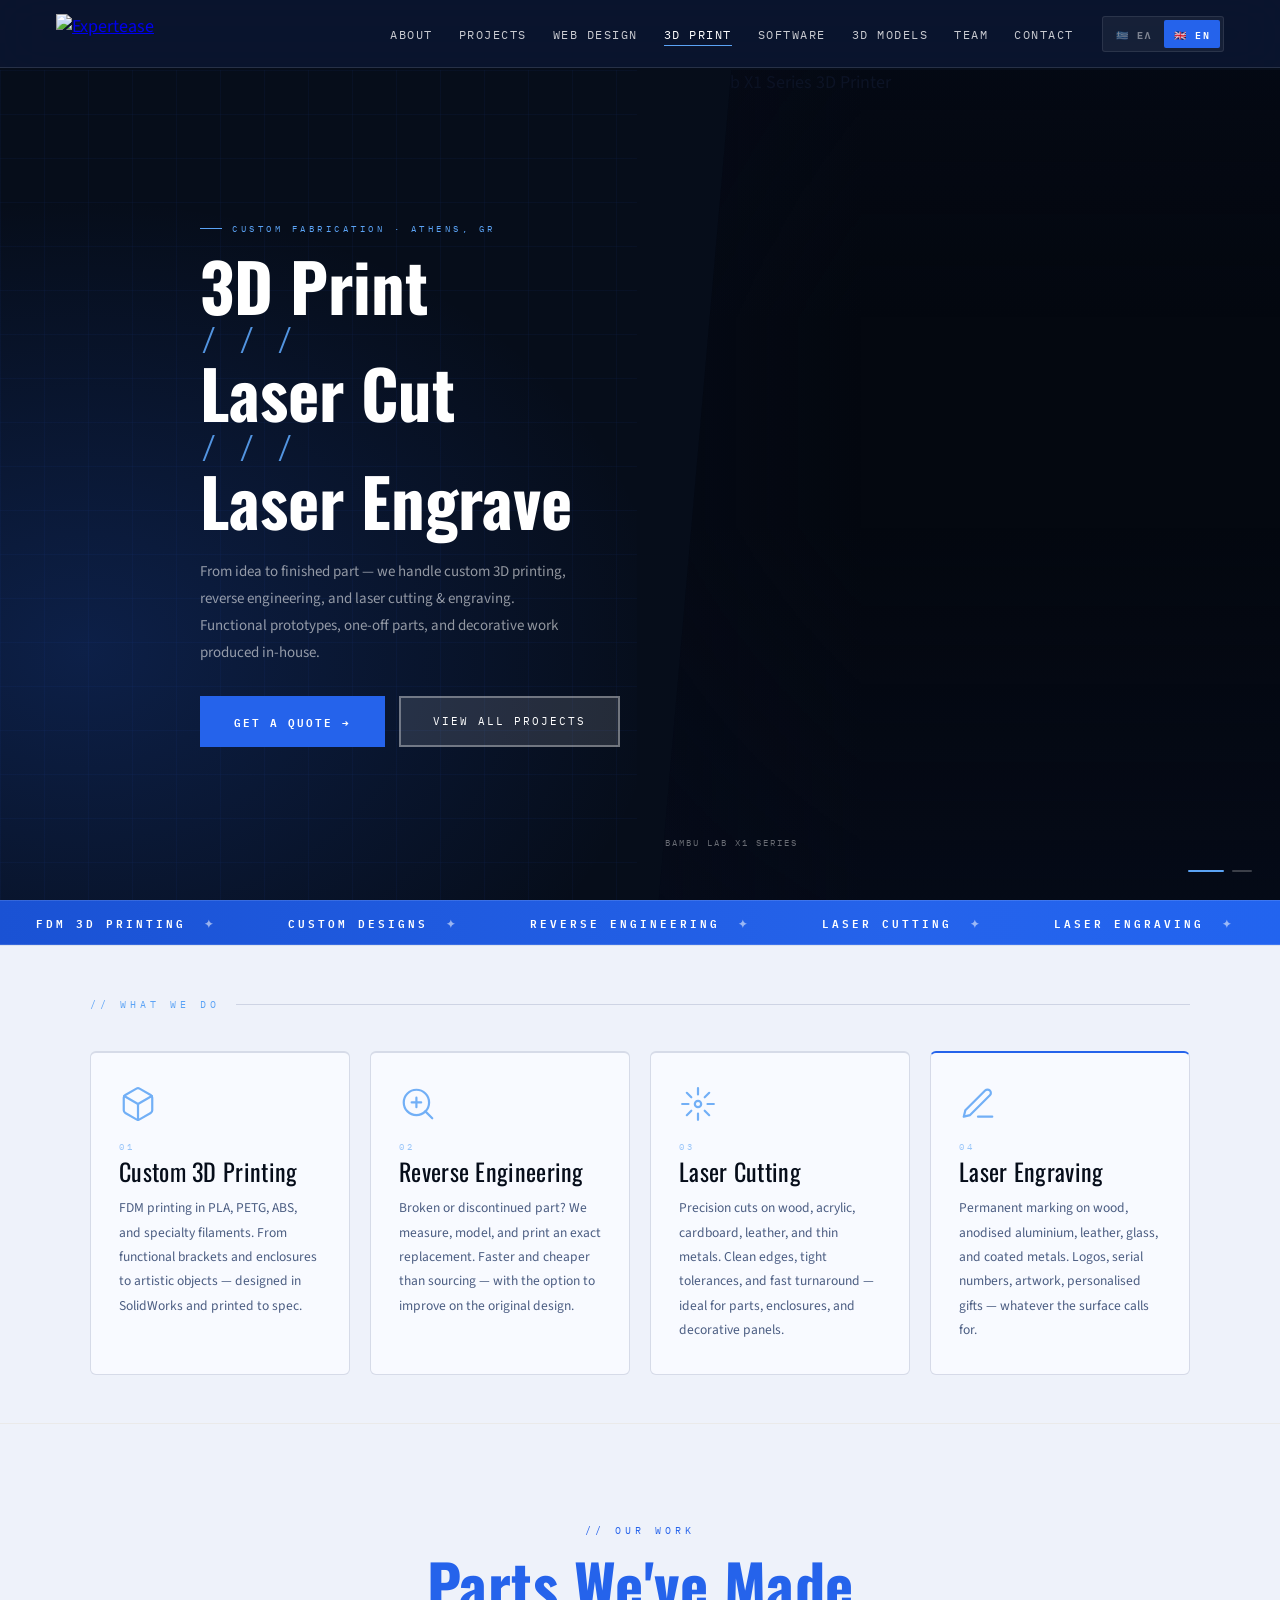
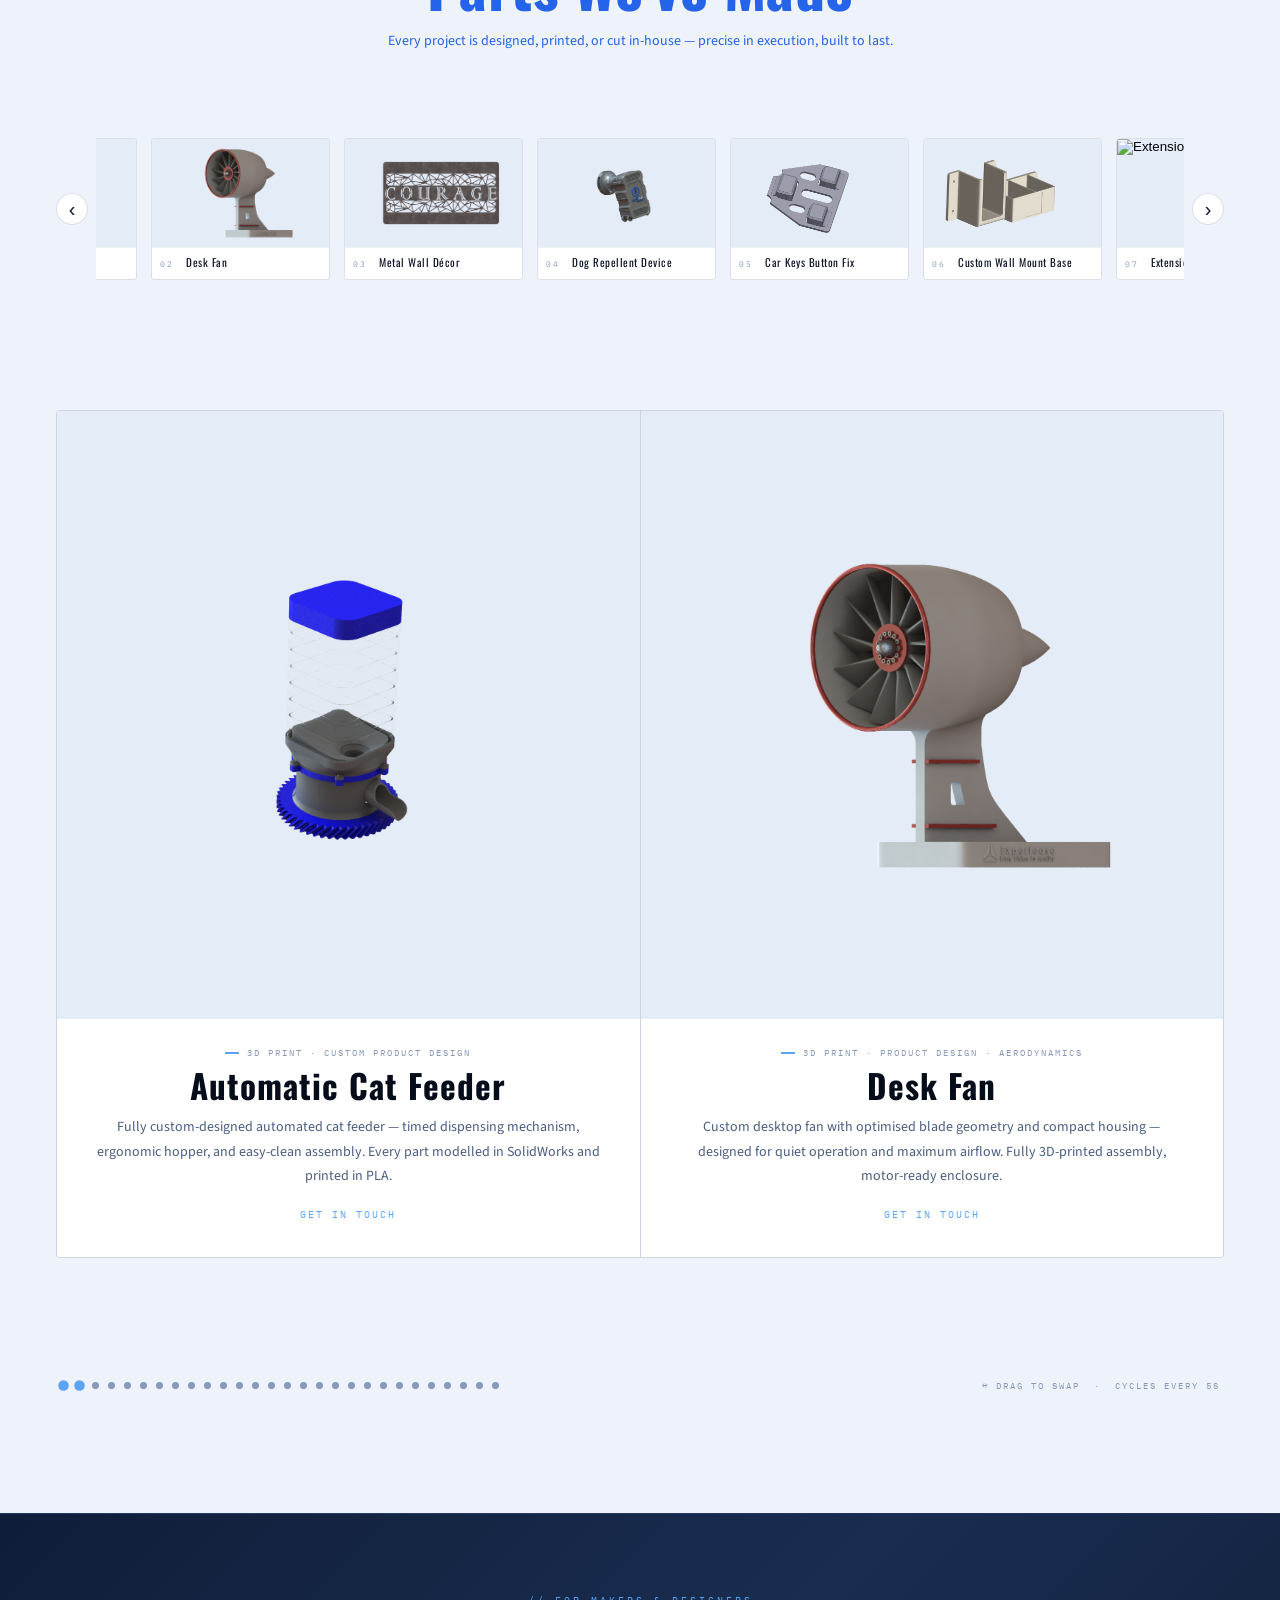
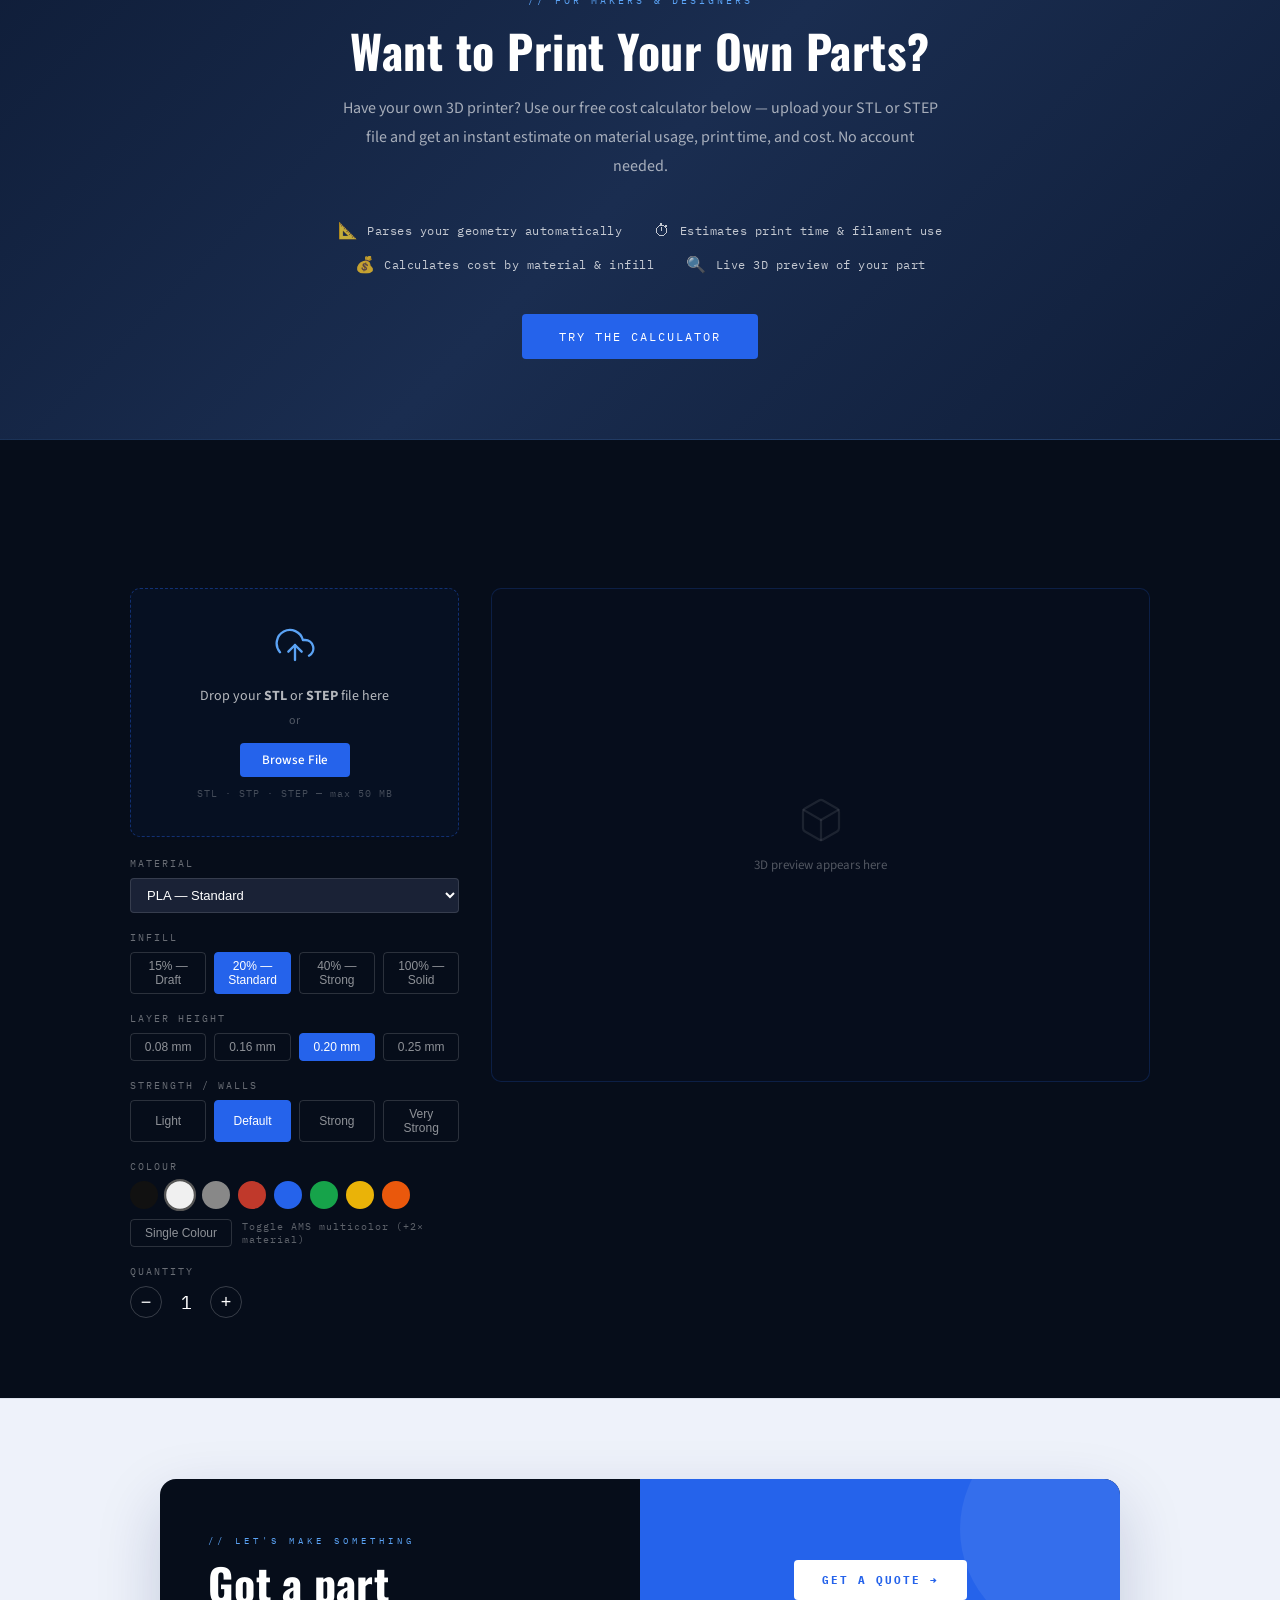
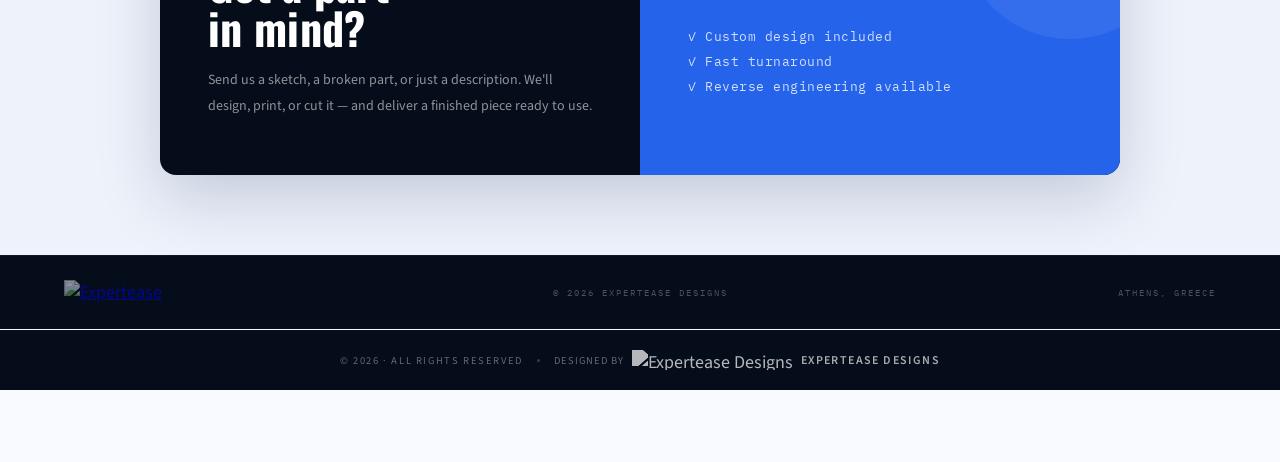
==== commit 739dc6c1: "PUSH" ====
--- a/3dprint.html
+++ b/3dprint.html
@@ -333,6 +333,55 @@
   .pr-work .port-thumb-label    { font-size: 10.5px; white-space: normal; line-height: 1.3; padding: 6px 7px 8px; text-align: center; }
 }
 
+/* ── SELF-PRINT PROMO ────────────────────────────────────────── */
+.pr-selfprint {
+  background: linear-gradient(135deg, #0f1d38 0%, #1a2d50 50%, #0f1d38 100%);
+  border-top: 1px solid rgba(96,165,250,.15);
+  border-bottom: 1px solid rgba(96,165,250,.15);
+  padding: 80px 24px;
+  text-align: center;
+}
+.pr-selfprint-inner {
+  max-width: 760px;
+  margin: 0 auto;
+}
+.pr-selfprint-badge {
+  font-family: var(--font-mono); font-size: 10px; letter-spacing: 3px;
+  text-transform: uppercase; color: var(--blue-lt); margin-bottom: 18px;
+}
+.pr-selfprint-title {
+  font-family: var(--font-display); font-size: clamp(28px, 4vw, 46px);
+  color: #fff; letter-spacing: .5px; line-height: 1.1; margin-bottom: 18px;
+}
+.pr-selfprint-sub {
+  font-size: 16px; line-height: 1.8; color: rgba(255,255,255,.62);
+  max-width: 600px; margin: 0 auto 40px;
+}
+.pr-selfprint-features {
+  display: flex; flex-wrap: wrap; justify-content: center; gap: 14px 32px;
+  margin-bottom: 40px;
+}
+.pr-selfprint-feat {
+  display: flex; align-items: center; gap: 9px;
+  font-family: var(--font-mono); font-size: 12px; letter-spacing: .5px;
+  color: rgba(255,255,255,.75);
+}
+.pr-selfprint-feat-icon { font-size: 16px; }
+.pr-selfprint-cta {
+  display: inline-flex; align-items: center; gap: 10px;
+  padding: 14px 36px; background: var(--blue); color: #fff;
+  font-family: var(--font-mono); font-size: 12px; letter-spacing: 2px;
+  text-transform: uppercase; text-decoration: none;
+  border-radius: 4px; border: 1px solid transparent;
+  transition: background .2s, border-color .2s;
+}
+.pr-selfprint-cta:hover { background: var(--blue-lt); }
+@media (max-width: 640px) {
+  .pr-selfprint { padding: 52px 16px; }
+  .pr-selfprint-features { gap: 12px 20px; }
+  .pr-selfprint-feat { font-size: 11px; }
+}
+
 /* ── ESTIMATOR ───────────────────────────────────────────────── */
 .pr-estimator {
   padding: 96px 0 80px;
@@ -672,7 +721,7 @@
     <p class="pr-hero-desc" id="pr-desc">From idea to finished part — custom 3D printing, reverse engineering, and laser cutting &amp; engraving. Functional prototypes and decorative work produced in-house.</p>
 
     <div class="pr-hero-cta">
-      <a href="contact.html" class="btn-primary" id="pr-cta1">Get a Quote →</a>
+      <a href="contact.html" class="btn-primary" id="pr-cta1">Get a Quote</a>
       <a href="#prWork" class="btn-outline pr-cta-estimate" id="pr-cta2">View All Projects</a>
     </div>
   </div>
@@ -798,7 +847,7 @@
           <div class="port-cat"></div>
           <h3 class="port-title"></h3>
           <p class="port-desc"></p>
-          <a href="contact.html" class="project-link port-link">Get in Touch →</a>
+          <a href="contact.html" class="project-link port-link">Get in Touch</a>
         </div>
       </div>
 
@@ -814,7 +863,7 @@
           <div class="port-cat"></div>
           <h3 class="port-title"></h3>
           <p class="port-desc"></p>
-          <a href="contact.html" class="project-link port-link">Get in Touch →</a>
+          <a href="contact.html" class="project-link port-link">Get in Touch</a>
         </div>
       </div>
     </div>
@@ -824,6 +873,34 @@
       <div class="port-hint-txt">↔ drag to swap &nbsp;·&nbsp; cycles every 5s</div>
     </div>
 
+  </div>
+</section>
+
+<!-- ══ SELF-PRINT PROMO ════════════════════════════════════════ -->
+<section class="pr-selfprint" id="prSelfPrint">
+  <div class="pr-selfprint-inner">
+    <div class="pr-selfprint-badge">// For Makers &amp; Designers</div>
+    <h2 class="pr-selfprint-title">Want to Print Your Own Parts?</h2>
+    <p class="pr-selfprint-sub">Have your own 3D printer? Use our free cost calculator below — upload your STL or STEP file and get an instant estimate on material usage, print time, and cost. No account needed.</p>
+    <div class="pr-selfprint-features">
+      <div class="pr-selfprint-feat">
+        <span class="pr-selfprint-feat-icon">📐</span>
+        <span>Parses your geometry automatically</span>
+      </div>
+      <div class="pr-selfprint-feat">
+        <span class="pr-selfprint-feat-icon">⏱</span>
+        <span>Estimates print time &amp; filament use</span>
+      </div>
+      <div class="pr-selfprint-feat">
+        <span class="pr-selfprint-feat-icon">💰</span>
+        <span>Calculates cost by material &amp; infill</span>
+      </div>
+      <div class="pr-selfprint-feat">
+        <span class="pr-selfprint-feat-icon">🔍</span>
+        <span>Live 3D preview of your part</span>
+      </div>
+    </div>
+    <a href="#prEstimator" class="pr-selfprint-cta">Try the Calculator</a>
   </div>
 </section>
 
@@ -831,9 +908,6 @@
 <section class="pr-estimator" id="prEstimator">
   <div class="pr-estimator-inner">
     <div class="pr-est-header">
-      <div class="pr-est-label">// Instant Estimate</div>
-      <h2 class="pr-est-title">How Much Will It Cost?</h2>
-      <p class="pr-est-sub">Upload your STL or STEP file — we'll parse the geometry, show a 3D preview, and give you an instant cost estimate based on material, dimensions, and print time.</p>
     </div>
 
     <div class="pr-est-layout">
@@ -951,7 +1025,7 @@
             </div>
           </div>
           <div class="pr-est-filament-row" id="prEstFilamentRow"></div>
-          <p class="pr-est-disclaimer">Estimate only — final price confirmed after review. <a href="contact.html" class="pr-est-quote-link">Get exact quote →</a></p>
+          <p class="pr-est-disclaimer">Estimate only — final price confirmed after review. <a href="contact.html" class="pr-est-quote-link">Get exact quote</a></p>
         </div>
 
       </div>
@@ -968,7 +1042,7 @@
       <p class="wd-cta-text" id="pr-cta-text">Send us a sketch, a broken part, or just a description. We'll design, print, or cut it — and deliver a finished piece ready to use.</p>
     </div>
     <div class="wd-cta-right">
-      <a href="contact.html" class="wd-cta-btn" id="pr-cta-btn1">Get a Quote →</a>
+      <a href="contact.html" class="wd-cta-btn" id="pr-cta-btn1">Get a Quote</a>
       <ul class="wd-cta-perks">
         <li id="pr-cta-perk1">✓ Custom design included</li>
         <li id="pr-cta-perk2">✓ Fast turnaround</li>
--- a/style.css
+++ b/style.css
@@ -432,8 +432,8 @@
 #caliperWrap.vis { opacity: 1; }
 #caliperSvg { width: 100%; height: auto; max-height: 80px; display: block; }
 @media (max-width: 640px) {
-  #caliperWrap { margin: 32px auto 4px; width: 92vw; max-width: 92vw; }
-  #caliperSvg { height: auto; max-height: 36px; }
+  #caliperWrap { margin: 32px auto 4px; width: 100vw; max-width: 100vw; }
+  #caliperSvg { height: auto; max-height: 47px; }
 }
 
 /* ── PROCESS ─────────────────────────────────────────────────── */
@@ -1201,7 +1201,7 @@
   }
 }
 
-.port-info { padding: 28px 36px 36px; flex: 1; }
+.port-info { padding: 28px 36px 36px; flex: 1; text-align: center; display: flex; flex-direction: column; align-items: center; }
 .port-badge {
   display: inline-block;
   font-family: var(--font-mono); font-size: 8px; letter-spacing: 2px; text-transform: uppercase;
@@ -1211,14 +1211,15 @@
 .port-cat {
   font-family: var(--font-mono); font-size: 9px; letter-spacing: 2px; text-transform: uppercase;
   color: var(--faint); margin-bottom: 10px;
-  display: flex; align-items: center; gap: 8px;
+  display: flex; align-items: center; justify-content: center; gap: 8px; text-align: center;
 }
 .port-cat::before { content: ''; display: inline-block; width: 14px; height: 1.5px; background: var(--blue-lt); flex-shrink: 0; }
 .port-title {
   font-family: var(--font-display); font-size: clamp(26px, 2.6vw, 38px);
   letter-spacing: 1px; color: var(--dark); line-height: 1.05; margin-bottom: 12px;
-}
-.port-desc { font-size: 14px; line-height: 1.74; color: var(--muted); margin-bottom: 20px; }
+  text-align: center;
+}
+.port-desc { font-size: 14px; line-height: 1.74; color: var(--muted); margin-bottom: 20px; text-align: center; }
 
 .project-link {
   font-family: var(--font-mono); font-size: 9.5px; letter-spacing: 2px; text-transform: uppercase;
@@ -2593,6 +2594,7 @@
 .cadpg-title {
   font-family: var(--font-display); font-size: clamp(52px, 5.5vw, 78px);
   letter-spacing: 1px; color: #fff; line-height: .95; margin-bottom: 22px;
+  text-align: center;
 }
 .cadpg-desc {
   font-size: 16px; line-height: 1.82; color: rgba(255,255,255,.62); margin-bottom: 28px;
@@ -2645,6 +2647,13 @@
   color: #60a5fa; background: rgba(15,29,56,.7);
   pointer-events: none;
 }
+.cad-controls--main { justify-content: center; }
+.cad-controls--views {
+  display: flex; flex-direction: row; flex-wrap: wrap; gap: 8px;
+  justify-content: center;
+}
+.cad-controls--views .cad-btn { flex: 1 1 auto; text-align: center; }
+
 @media (max-width: 960px) {
   .cadpg-page { overflow: visible; }
   .cadpg-inner { grid-template-columns: 1fr; gap: 36px; padding: 50px 24px; align-items: start; }
@@ -2652,10 +2661,14 @@
     min-height: 760px;
   }
   .cadpg-sidebar { flex-direction: row; flex-wrap: wrap; }
+  .cadpg-title { font-size: 36px; text-align: center; }
+  .cadpg-label { justify-content: center; }
+  .cadpg-left { align-items: center; }
 }
 @media (max-width: 640px) {
   .cadpg-inner { padding: 40px 16px; }
   .cadpg-canvas-wrap { min-height: 600px; }
+  .cadpg-title { font-size: 28px; }
 }
 
 /* ══════════════════════════════════════════════════════════════
@@ -2690,7 +2703,7 @@
     width: 100vw !important;
     height: 100vh !important;
     z-index: 0;          /* behind everything */
-    opacity: 0.4;
+    opacity: 0.62;
     transition: opacity 0.6s ease;
     pointer-events: none;
   }
@@ -2767,14 +2780,15 @@
   /* FONT SIZES: section titles & hero — reduce minimums */
   .section-title  { font-size: clamp(30px, 8.5vw, 52px); }
   .hero-name      { font-size: clamp(48px, 15vw, 80px); text-align: center; }
-  .hero-title     { text-align: center; }
+  .hero-name span { color: #a8d8ff; -webkit-text-fill-color: #a8d8ff; background: none; }
+  .hero-title     { text-align: center; font-size: clamp(9px, 2.6vw, 14px); white-space: nowrap; overflow: hidden; text-overflow: ellipsis; }
   .hero-tagline   { text-align: center; }
   .hero-cta       { justify-content: center; }
   .process-title  { font-size: clamp(22px, 6vw, 32px); }
   .contact-heading { font-size: clamp(26px, 7.5vw, 40px); }
 
   /* HERO 3D on small mobile — slightly more subtle */
-  #hero3d { opacity: 0.32; }
+  #hero3d { opacity: 0.50; }
 
   /* FOOTER compact on small mobile */
   footer {
@@ -3022,3 +3036,8 @@
   }
   #backToTop svg { width: 14px; height: 14px; }
 }
+
+@media (max-width: 640px) {
+  /* Hide → arrows in static HTML buttons/links */
+  .wd-proj-arrow { display: none; }
+}
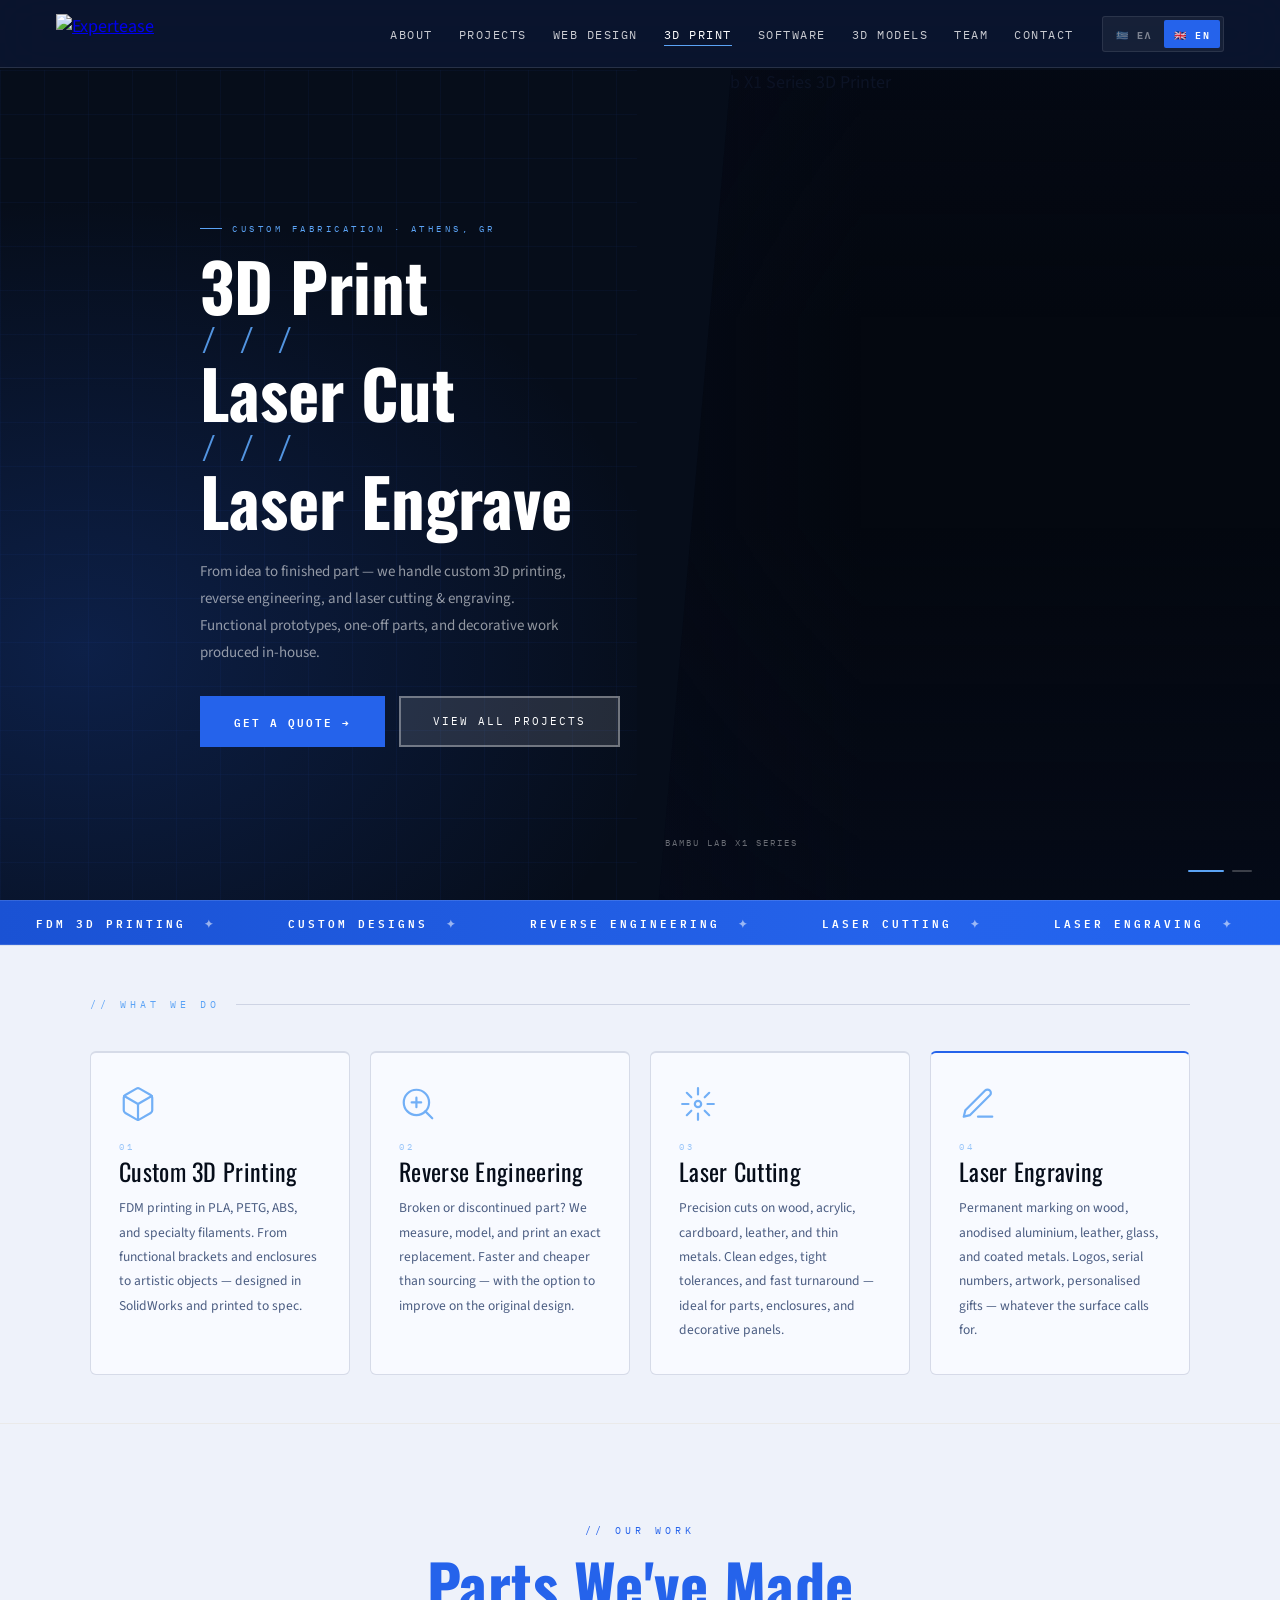
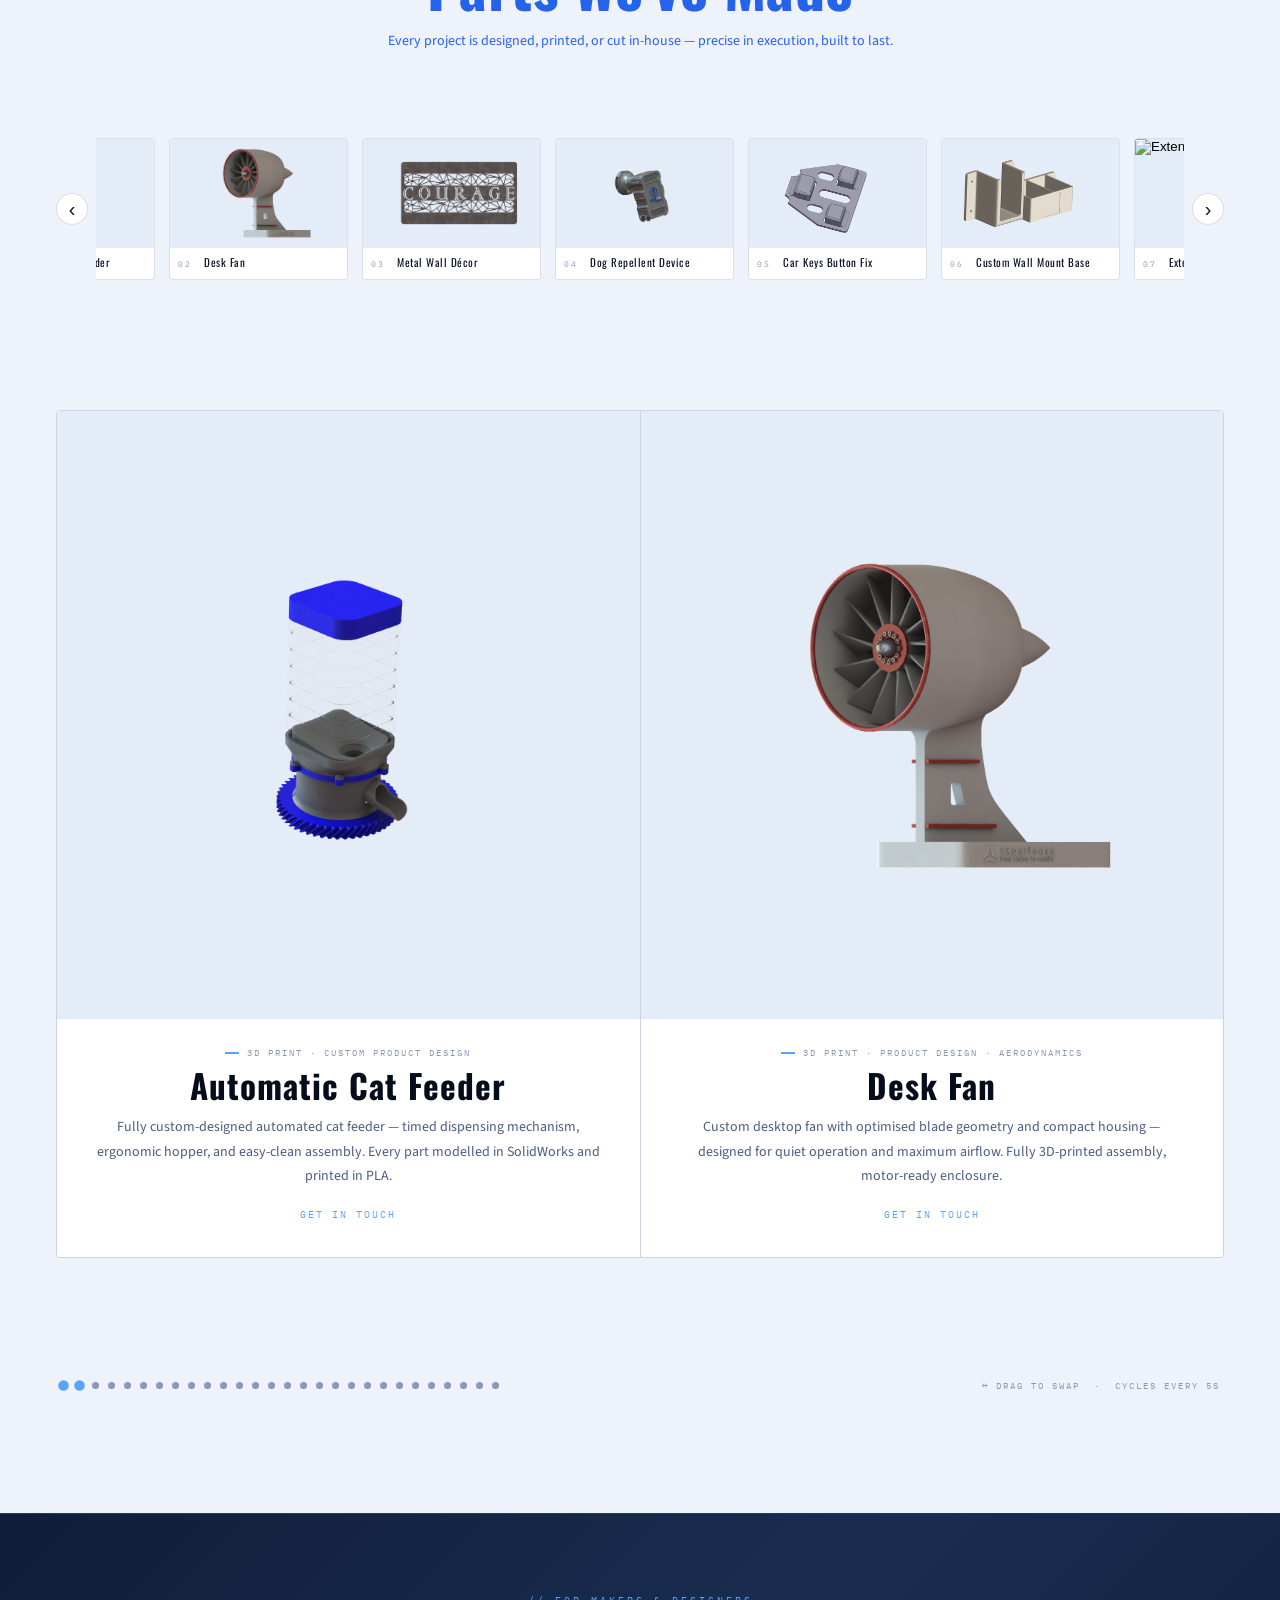
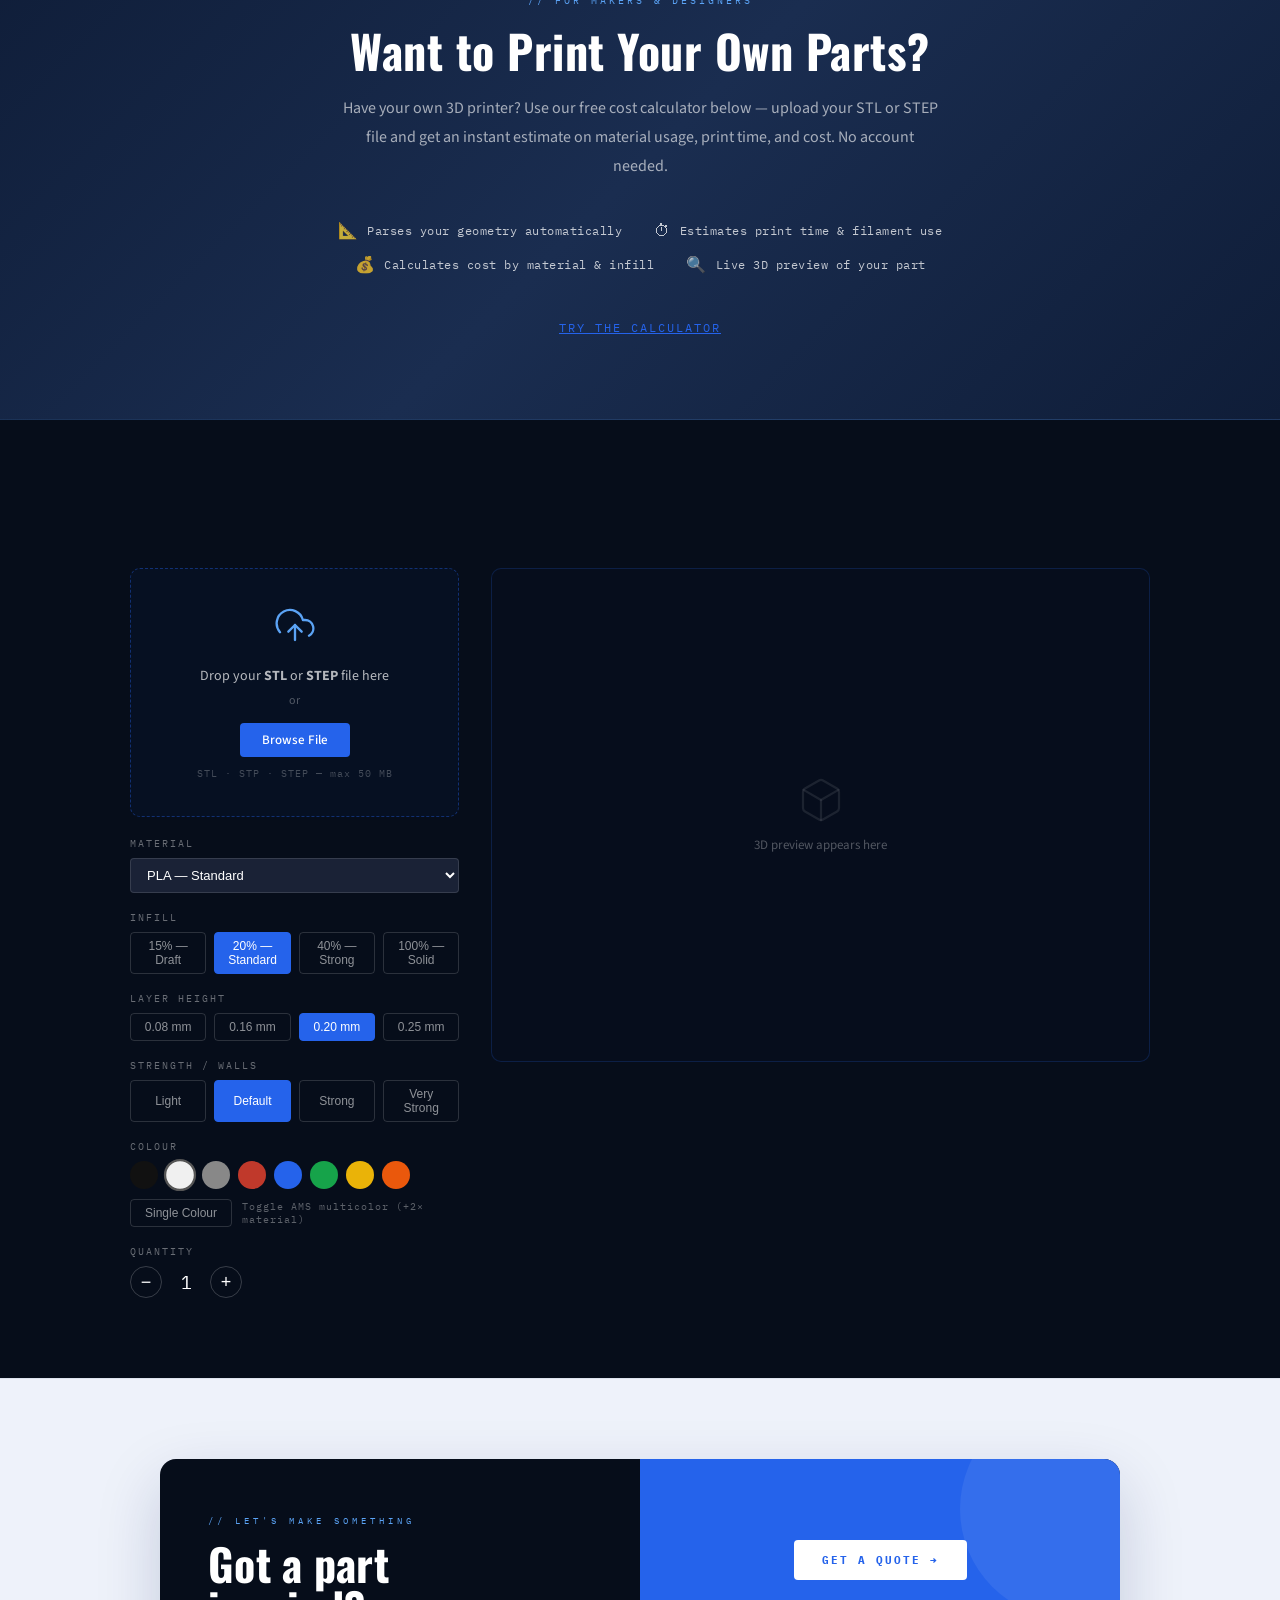
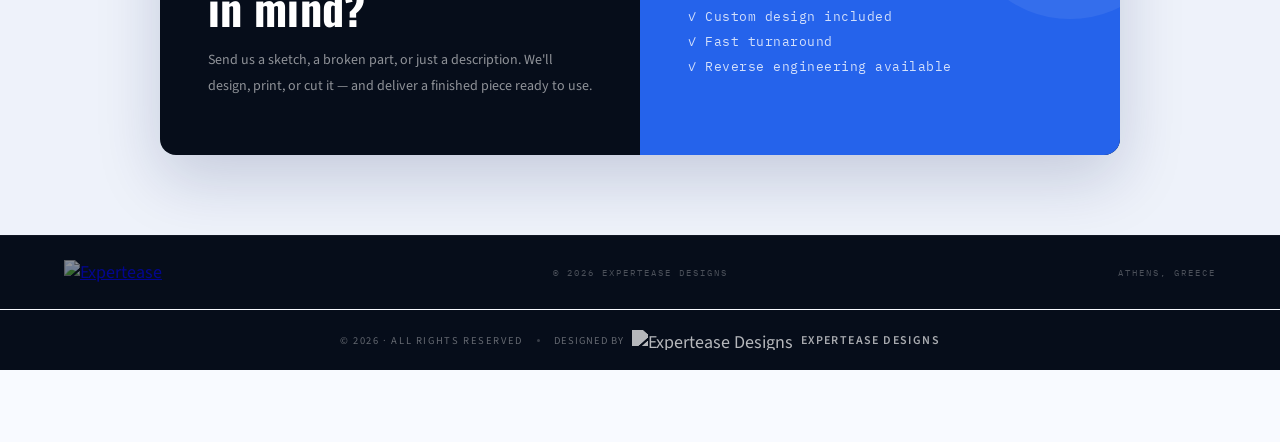
==== commit bf8db8df: "final fixes" ====
--- a/3dprint.html
+++ b/3dprint.html
@@ -26,6 +26,7 @@
 <link rel="stylesheet" href="expertease-credit.css">
 <style>
 .expertease-credit{background:var(--navy,#060d1a);}
+@media(max-width:960px){.expertease-credit{margin-bottom:32px;}}
 
 /* ── 3D PRINT PAGE – page-specific overrides ─────────────────── */
 
@@ -368,14 +369,11 @@
 }
 .pr-selfprint-feat-icon { font-size: 16px; }
 .pr-selfprint-cta {
-  display: inline-flex; align-items: center; gap: 10px;
-  padding: 14px 36px; background: var(--blue); color: #fff;
-  font-family: var(--font-mono); font-size: 12px; letter-spacing: 2px;
-  text-transform: uppercase; text-decoration: none;
-  border-radius: 4px; border: 1px solid transparent;
-  transition: background .2s, border-color .2s;
-}
-.pr-selfprint-cta:hover { background: var(--blue-lt); }
+  color: var(--blue); font-family: var(--font-mono); font-size: 12px;
+  letter-spacing: 2px; text-transform: uppercase; text-decoration: underline;
+  transition: color .2s;
+}
+.pr-selfprint-cta:hover { color: var(--blue-lt); }
 @media (max-width: 640px) {
   .pr-selfprint { padding: 52px 16px; }
   .pr-selfprint-features { gap: 12px 20px; }
--- a/style.css
+++ b/style.css
@@ -42,7 +42,7 @@
 }
 
 *, *::before, *::after { box-sizing: border-box; margin: 0; padding: 0; }
-html { scroll-behavior: smooth; overflow-x: hidden; }
+html { scroll-behavior: smooth; overflow-x: hidden; background: var(--navy); }
 body {
   background: var(--bg);
   color: var(--text);
@@ -120,7 +120,7 @@
 .lang-btn.active { background: var(--blue); color: #fff; }
 
 .nav-hamburger {
-  display: none; flex-direction: column; gap: 5px;
+  display: none; flex-direction: column; gap: 5px; align-self: center;
   background: none; border: none; padding: 5px; cursor: pointer;
 }
 .nav-hamburger span {
@@ -1381,16 +1381,25 @@
 }
 .form-group label svg { opacity: .5; flex-shrink: 0; }
 .form-group input,
-.form-group textarea {
+.form-group textarea,
+.form-group select {
   background: var(--bg); border: 1px solid var(--border2);
   color: var(--text); font-family: var(--font-body); font-size: 16px;
   padding: 14px 18px; border-radius: 0; outline: none;
   transition: border-color .18s, background .18s, box-shadow .18s;
 }
+.form-group select {
+  appearance: none; -webkit-appearance: none;
+  background-image: url("data:image/svg+xml,%3Csvg xmlns='http://www.w3.org/2000/svg' width='12' height='12' viewBox='0 0 24 24' fill='none' stroke='%23888' stroke-width='2' stroke-linecap='round' stroke-linejoin='round'%3E%3Cpolyline points='6 9 12 15 18 9'/%3E%3C/svg%3E");
+  background-repeat: no-repeat; background-position: right 16px center;
+  padding-right: 40px; cursor: pointer;
+}
+.form-group select option[value=""] { color: var(--faint); }
 .form-group input::placeholder,
 .form-group textarea::placeholder { color: var(--faint); font-size: 15px; }
 .form-group input:focus,
-.form-group textarea:focus {
+.form-group textarea:focus,
+.form-group select:focus {
   border-color: var(--blue); background: #fff;
   box-shadow: 0 0 0 3px rgba(37,99,235,.09);
 }
@@ -1482,6 +1491,15 @@
 }
 .footer-logo img { height: 28px; width: auto; opacity: .55; }
 .footer-text { font-family:var(--font-mono); font-size:9px; letter-spacing:2px; color:rgba(255,255,255,.28); text-transform:uppercase; }
+
+/* ── FOOTER MOBILE CONTACT ───────────────────────────────────── */
+.footer-contact-mobile { display: none; }
+.footer-contact-item {
+  display: flex; align-items: center; gap: 6px;
+  font-family: var(--font-mono); font-size: 9px; letter-spacing: 1.5px;
+  color: rgba(255,255,255,.28); text-transform: uppercase; text-decoration: none;
+}
+.footer-contact-item:hover { color: rgba(255,255,255,.6); }
 
 /* ── ANIMATIONS ──────────────────────────────────────────────── */
 @keyframes fadeUp { from{opacity:0;transform:translateY(24px)} to{opacity:1;transform:none} }
@@ -1544,7 +1562,9 @@
   #team { padding: 48px 24px 40px !important; }
   .edu-cards { grid-template-columns: repeat(3,1fr); overflow-x: unset; }
   .form-row { grid-template-columns: 1fr; }
-  footer { flex-direction: column; gap: 10px; text-align: center; padding: 20px; }
+  footer { flex-direction: column; align-items: flex-start; gap: 10px; text-align: left; padding: 20px 0; }
+  .footer-contact-mobile { display: flex; flex-direction: column; gap: 8px; padding-left: 1cm; width: 100%; }
+  .footer-logo, #footer-copy, #footer-loc, .footer-social { padding-left: 1cm; }
 }
 
 @media (max-width: 640px) {
@@ -1587,7 +1607,7 @@
   .port-image-wrap { height: 52vw; min-height: 180px; }
   .port-info { padding: 14px 16px 20px; }
   .port-title { font-size: clamp(18px, 5.5vw, 26px); margin-bottom: 10px; }
-  .port-link { margin-top: 0; }
+  .port-link { display: none; }
   .port-footer { padding: 12px 4px; gap: 8px; }
 
   #team { padding: 40px 16px 36px !important; }
@@ -1659,7 +1679,8 @@
 
   /* Form inputs: 16px prevents iOS auto-zoom; 48px touch target */
   .form-group input,
-  .form-group textarea {
+  .form-group textarea,
+  .form-group select {
     font-size: 16px;
     min-height: 48px;
   }
@@ -2758,14 +2779,12 @@
   .edu-sep  { display: none; }
   .edu-nation { display: block; }
 
-  /* FOOTER: keep as one horizontal line */
+  /* FOOTER: column layout on mobile */
   footer {
-    flex-direction: row;
-    flex-wrap: nowrap;
-    padding: 12px 20px;
+    flex-direction: column;
+    align-items: flex-start;
+    padding: 16px 0 16px 0;
     gap: 10px;
-    justify-content: space-between;
-    align-items: center;
     text-align: left;
   }
   .footer-logo img { height: 22px; }
@@ -2792,16 +2811,15 @@
 
   /* FOOTER compact on small mobile */
   footer {
-    flex-direction: row;
-    flex-wrap: nowrap;
-    padding: 10px 14px;
+    flex-direction: column;
+    align-items: flex-start;
+    padding: 14px 0 14px 0;
     gap: 8px;
-    justify-content: space-between;
-    align-items: center;
     text-align: left;
   }
   .footer-logo img { height: 18px; }
   .footer-text { font-size: 7.5px; letter-spacing: 0.8px; }
+  .footer-contact-item { font-size: 8px; }
   .footer-social-link svg { width: 14px; height: 14px; }
 
   /* UNIVERSITY BANNERS: even smaller on small mobile — still all in one row */
@@ -2971,7 +2989,7 @@
 
   /* Footer: hide location text to save space */
   #footer-loc { display: none; }
-  footer { padding: 10px 12px; }
+  footer { padding: 10px 0; }
 
   /* Edu cards tiny on very small screens */
   .edu-card { padding: 8px 4px; gap: 4px; text-align: center; align-items: center; }
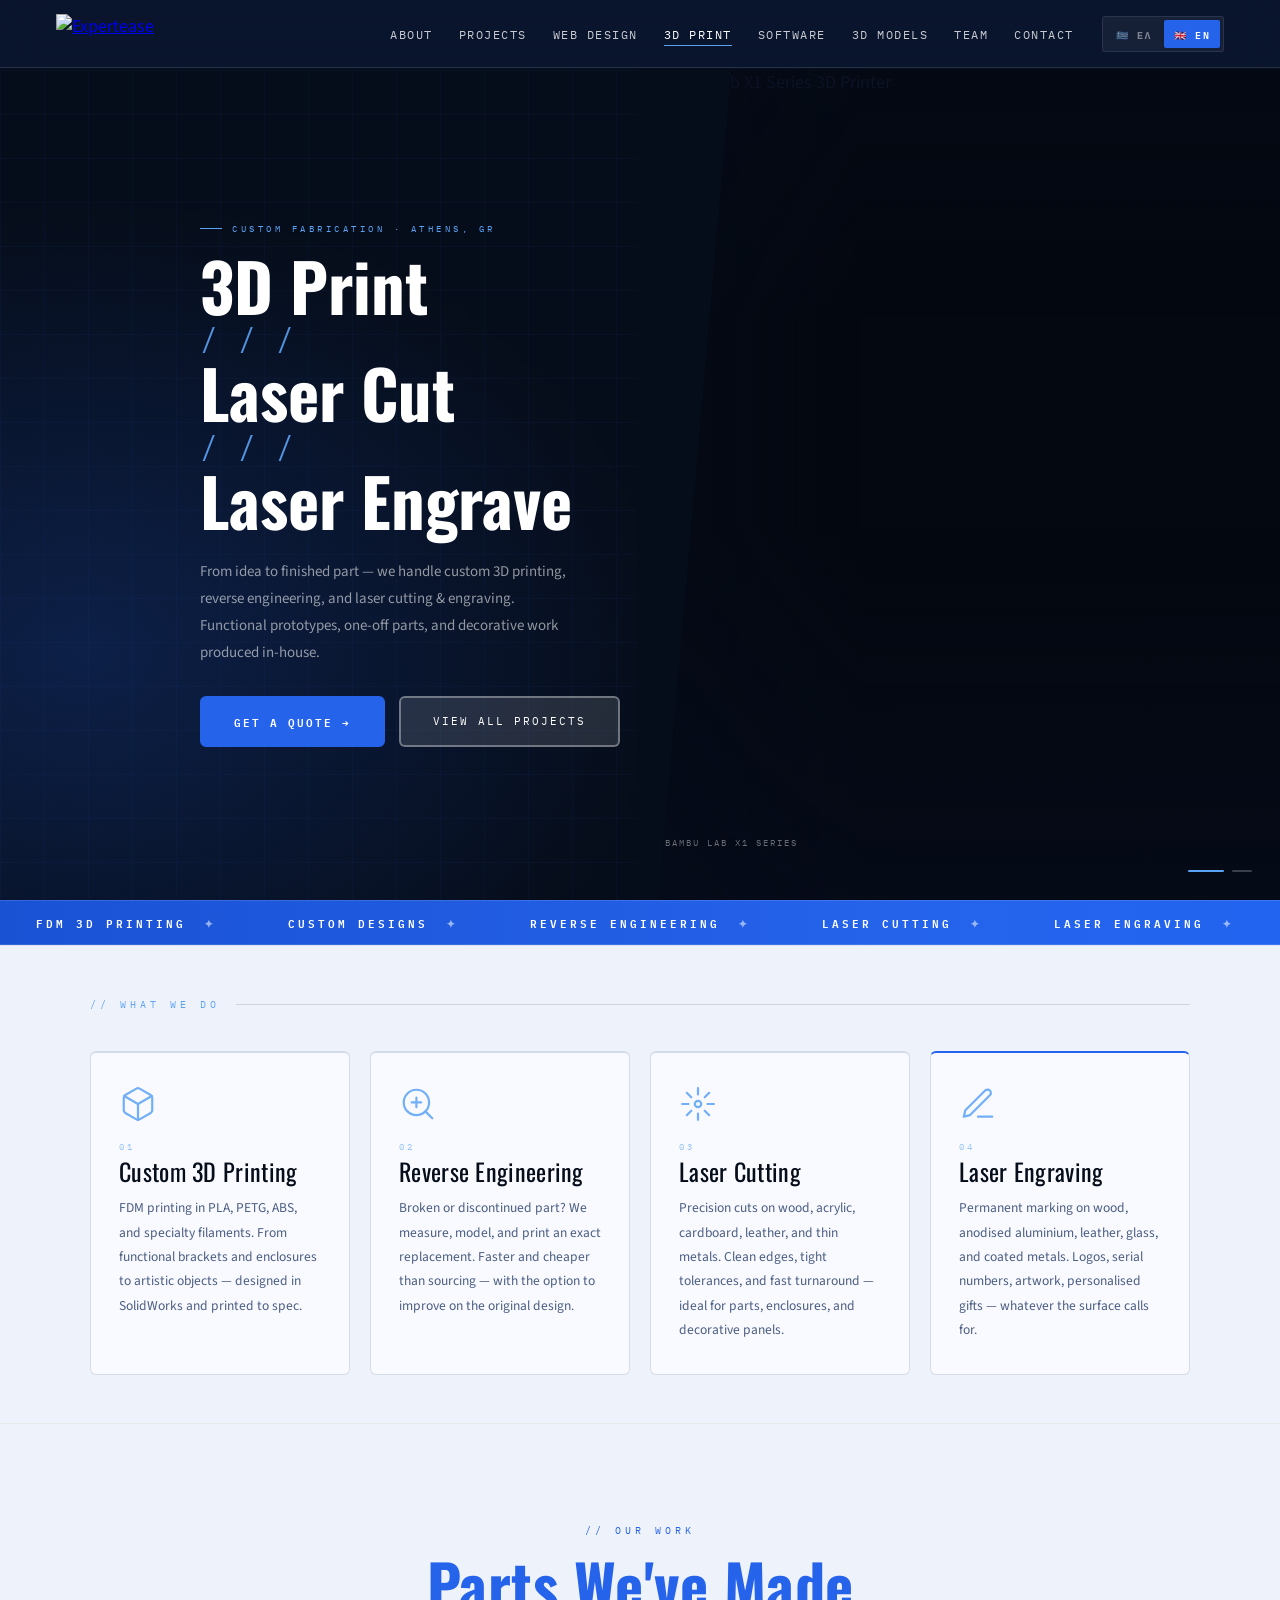
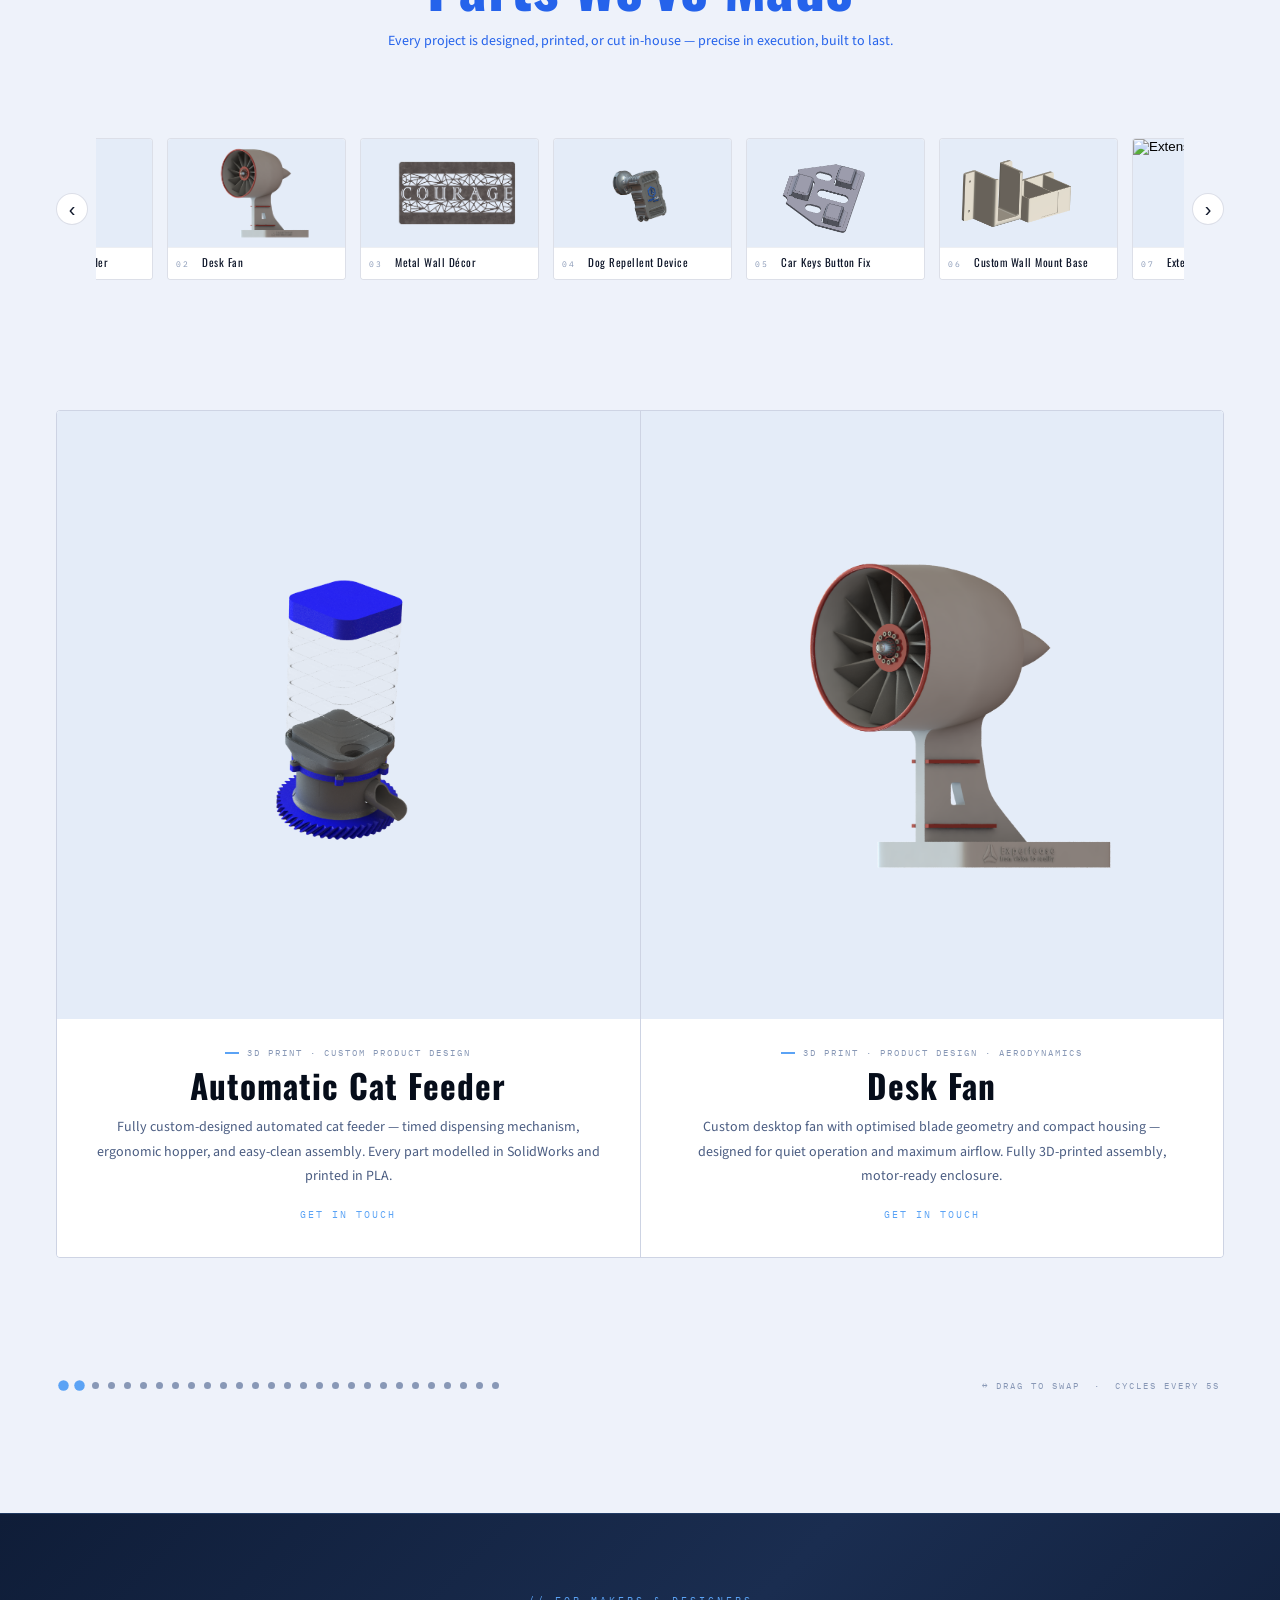
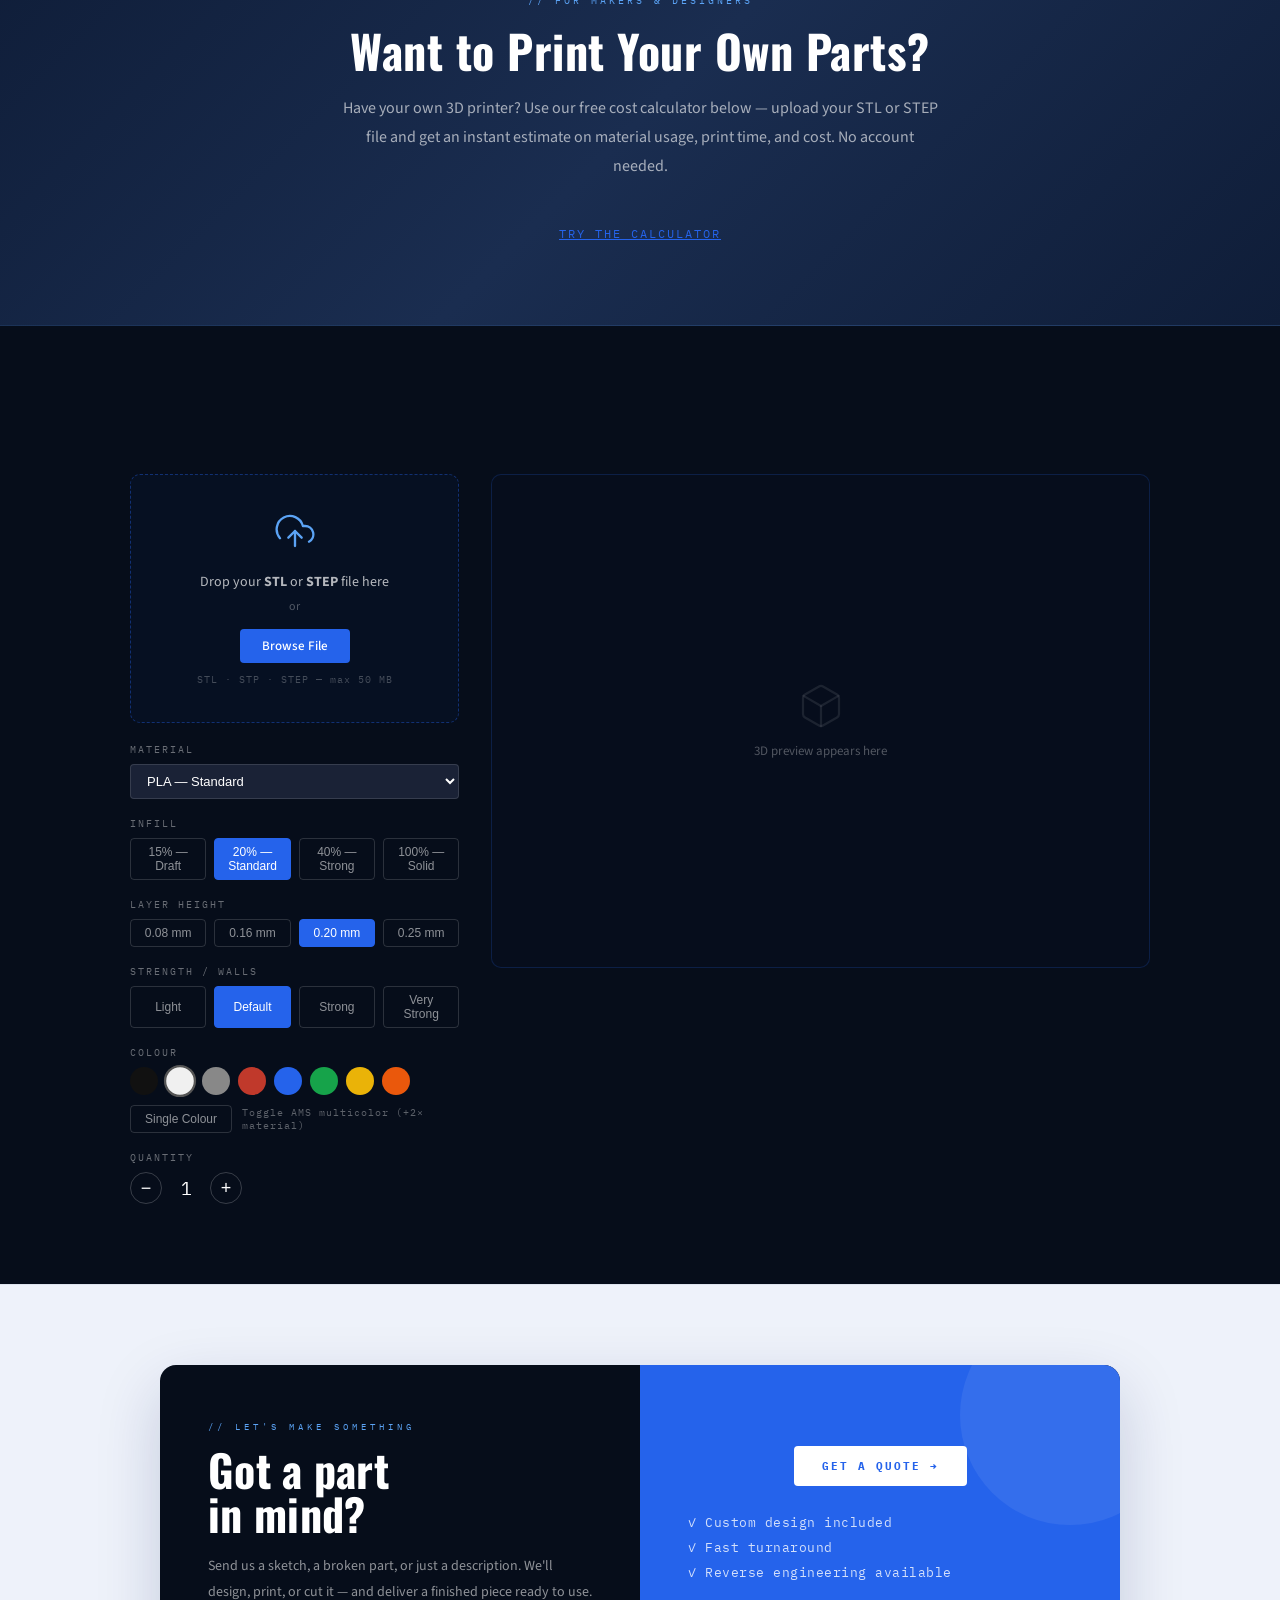
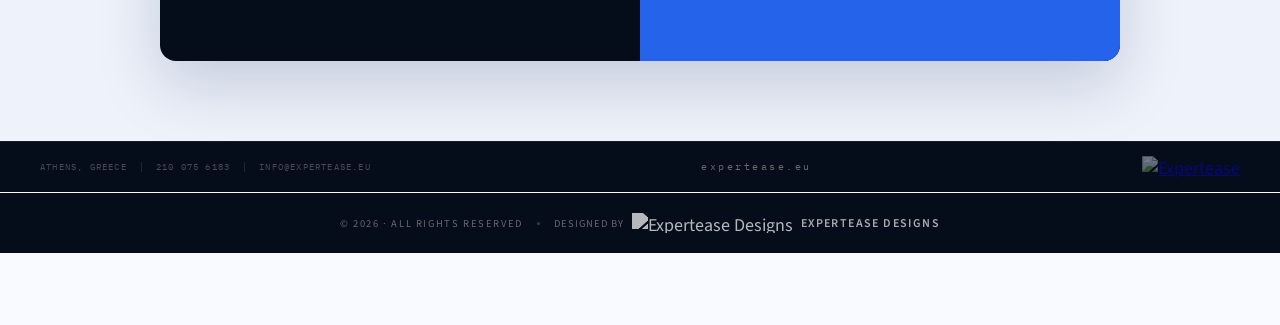
==== commit 09a20e23: "corrections" ====
--- a/3dprint.html
+++ b/3dprint.html
@@ -659,6 +659,28 @@
   /* Viewer */
   .pr-est-viewer-wrap { aspect-ratio: 4/3; min-height: 180px; }
 }
+
+@media (max-width: 640px) {
+  /* What We Do: full alignment for card text */
+  .wd-offer-text { text-align: justify; }
+
+  /* "Want to Print Your Own Parts?" — 25% smaller */
+  .pr-selfprint-title { font-size: calc(clamp(28px, 4vw, 46px) * 0.75) !important; }
+
+  /* Self-print sub text: full alignment */
+  .pr-selfprint-sub { text-align: justify; }
+
+  /* "Got a part in mind?" — one line, 10% smaller */
+  .wd-cta-title {
+    font-size: calc(clamp(28px, 3.5vw, 44px) * 0.90) !important;
+    white-space: nowrap;
+    overflow: hidden;
+    text-overflow: ellipsis;
+  }
+
+  /* CTA text after title: full alignment */
+  .wd-cta-text { text-align: justify; }
+}
 </style>
 </head>
 <body>
@@ -880,24 +902,6 @@
     <div class="pr-selfprint-badge">// For Makers &amp; Designers</div>
     <h2 class="pr-selfprint-title">Want to Print Your Own Parts?</h2>
     <p class="pr-selfprint-sub">Have your own 3D printer? Use our free cost calculator below — upload your STL or STEP file and get an instant estimate on material usage, print time, and cost. No account needed.</p>
-    <div class="pr-selfprint-features">
-      <div class="pr-selfprint-feat">
-        <span class="pr-selfprint-feat-icon">📐</span>
-        <span>Parses your geometry automatically</span>
-      </div>
-      <div class="pr-selfprint-feat">
-        <span class="pr-selfprint-feat-icon">⏱</span>
-        <span>Estimates print time &amp; filament use</span>
-      </div>
-      <div class="pr-selfprint-feat">
-        <span class="pr-selfprint-feat-icon">💰</span>
-        <span>Calculates cost by material &amp; infill</span>
-      </div>
-      <div class="pr-selfprint-feat">
-        <span class="pr-selfprint-feat-icon">🔍</span>
-        <span>Live 3D preview of your part</span>
-      </div>
-    </div>
     <a href="#prEstimator" class="pr-selfprint-cta">Try the Calculator</a>
   </div>
 </section>
@@ -1051,9 +1055,17 @@
 </section>
 
 <footer>
+  <div class="footer-contact-bar">
+    <span>Athens, Greece</span>
+    <span class="fc-sep"></span>
+    <a href="tel:+302107561836">210 075 6183</a>
+    <span class="fc-sep"></span>
+    <a href="mailto:info@expertease.eu">info@expertease.eu</a>
+  </div>
+  <div class="footer-domain">expertease.eu</div>
   <a href="index.html" class="footer-logo"><img src="images/logo.png" alt="Expertease"></a>
-  <div class="footer-text" id="footer-copy">© 2026 Expertease Designs</div>
-  <div class="footer-text" id="footer-loc">Athens, Greece</div>
+  <div id="footer-copy" style="display:none">© 2026 Expertease Designs</div>
+  <div id="footer-loc" style="display:none">Athens, Greece</div>
 </footer>
 
 <hr class="ec-rule">
--- a/style.css
+++ b/style.css
@@ -102,7 +102,7 @@
   font-family: var(--font-mono); font-size: 11px; font-weight: 600;
   letter-spacing: 1.5px; text-transform: uppercase; text-decoration: none;
   padding: 9px 20px; background: var(--blue); color: #fff;
-  border: 2px solid var(--blue); border-radius: 3px;
+  border: 2px solid var(--blue); border-radius: 6px;
   transition: background .2s, border-color .2s, transform .2s;
   white-space: nowrap;
 }
@@ -149,7 +149,7 @@
 .nav-mobile ul li:last-child a { border-bottom: none; }
 .nav-mobile .mnav-quote-cta {
   margin-top: 8px; color: #fff !important;
-  background: var(--blue); border-radius: 3px;
+  background: var(--blue); border-radius: 6px;
   text-align: center; border-bottom: none !important;
   padding: 14px 0 !important;
 }
@@ -230,7 +230,7 @@
   background: var(--blue); color: #fff;
   font-family: var(--font-mono); font-size: 10.5px; font-weight: 600;
   letter-spacing: 2px; text-transform: uppercase; text-decoration: none;
-  border: 2px solid var(--blue);
+  border: 2px solid var(--blue); border-radius: 6px;
   transition: background .2s, border-color .2s, transform .25s, box-shadow .25s;
 }
 .btn-primary:hover {
@@ -243,6 +243,7 @@
   border: 2px solid rgba(255,255,255,.22); color: rgba(255,255,255,.7);
   font-family: var(--font-mono); font-size: 10.5px;
   letter-spacing: 2px; text-transform: uppercase; text-decoration: none;
+  border-radius: 6px;
   transition: border-color .25s, color .25s, transform .25s;
 }
 .hero-cta-phone { padding: 14px 22px; letter-spacing: 1px; }
@@ -1484,13 +1485,36 @@
 
 /* ── FOOTER ──────────────────────────────────────────────────── */
 footer {
-  background: var(--navy); padding: 24px 64px;
+  background: var(--navy); padding: 14px 40px;
   display: flex; align-items: center; justify-content: space-between;
-  border-top: 1px solid rgba(255,255,255,.04);
+  gap: 16px;
+  border-top: 1px solid rgba(255,255,255,.06);
   position: relative; z-index: 1;
-}
-.footer-logo img { height: 28px; width: auto; opacity: .55; }
-.footer-text { font-family:var(--font-mono); font-size:9px; letter-spacing:2px; color:rgba(255,255,255,.28); text-transform:uppercase; }
+  flex-wrap: nowrap;
+  min-height: 48px;
+}
+.footer-logo { order: 3; flex-shrink: 0; }
+.footer-logo img { height: 22px; width: auto; opacity: .45; display: block; }
+.footer-domain {
+  order: 2; flex: 1; text-align: center;
+  font-family: var(--font-mono); font-size: 10px; letter-spacing: 2.5px;
+  color: rgba(255,255,255,.38); text-transform: lowercase;
+}
+.footer-contact-bar {
+  order: 1; display: flex; align-items: center; gap: 14px; flex-shrink: 0;
+}
+.footer-contact-bar a, .footer-contact-bar span {
+  font-family: var(--font-mono); font-size: 8.5px; letter-spacing: 1.2px;
+  color: rgba(255,255,255,.26); text-transform: uppercase; text-decoration: none;
+  white-space: nowrap;
+}
+.footer-contact-bar a:hover { color: rgba(255,255,255,.55); }
+.footer-contact-bar .fc-sep {
+  width: 1px; height: 10px; background: rgba(255,255,255,.1); flex-shrink: 0;
+}
+/* legacy footer-text kept for copyright (hidden — replaced by footer-domain) */
+.footer-text { display: none; }
+#footer-loc { display: none; }
 
 /* ── FOOTER MOBILE CONTACT ───────────────────────────────────── */
 .footer-contact-mobile { display: none; }
@@ -1562,9 +1586,9 @@
   #team { padding: 48px 24px 40px !important; }
   .edu-cards { grid-template-columns: repeat(3,1fr); overflow-x: unset; }
   .form-row { grid-template-columns: 1fr; }
-  footer { flex-direction: column; align-items: flex-start; gap: 10px; text-align: left; padding: 20px 0; }
-  .footer-contact-mobile { display: flex; flex-direction: column; gap: 8px; padding-left: 1cm; width: 100%; }
-  .footer-logo, #footer-copy, #footer-loc, .footer-social { padding-left: 1cm; }
+  footer { padding: 12px 20px; gap: 10px; }
+  .footer-contact-bar a, .footer-contact-bar span { font-size: 7.5px; }
+  .footer-contact-mobile { display: none; }
 }
 
 @media (max-width: 640px) {
@@ -1613,7 +1637,7 @@
   #team { padding: 40px 16px 36px !important; }
   .edu-cards { grid-template-columns: repeat(2,1fr); overflow-x: unset; }
   #contact { padding: 72px 20px; }
-  footer { padding: 20px 16px; }
+  footer { padding: 12px 16px; }
 }
 
 @media (max-width: 400px) {
@@ -1664,8 +1688,8 @@
     letter-spacing: 1px;
   }
 
-  /* Contact info row: stack vertically, centered */
-  .contact-info-row { flex-direction: column; align-items: center; gap: 14px; }
+  /* Contact info row: stack vertically, left-aligned with indent */
+  .contact-info-row { flex-direction: column; align-items: flex-start; gap: 14px; padding-left: 24px; }
   .contact-info-item { min-height: 44px; }
 
   /* Contact section: tighter padding */
@@ -1674,7 +1698,6 @@
   /* Contact columns: stack on mobile */
   .contact-cols { grid-template-columns: 1fr; gap: 32px; }
   .contact-cols-left { text-align: center; }
-  .contact-info-row { align-items: center; }
   .contact-map iframe { height: 220px; }
 
   /* Form inputs: 16px prevents iOS auto-zoom; 48px touch target */
@@ -2779,22 +2802,21 @@
   .edu-sep  { display: none; }
   .edu-nation { display: block; }
 
-  /* FOOTER: column layout on mobile */
-  footer {
-    flex-direction: column;
-    align-items: flex-start;
-    padding: 16px 0 16px 0;
-    gap: 10px;
-    text-align: left;
-  }
-  .footer-logo img { height: 22px; }
-  .footer-text { font-size: 8px; letter-spacing: 1px; }
+  /* FOOTER: compact single-row on mobile */
+  footer { padding: 10px 16px; flex-wrap: wrap; gap: 8px; }
+  .footer-contact-bar { gap: 8px; }
+  .footer-contact-bar a, .footer-contact-bar span { font-size: 7px; }
+  .footer-domain { font-size: 8px; letter-spacing: 1.5px; }
+  .footer-logo img { height: 18px; }
 }
 
 /* ══════════════════════════════════════════════════════════════
    ≤640px  — small mobile
    ══════════════════════════════════════════════════════════════ */
 @media (max-width: 640px) {
+
+  /* MOBILE: hide footer entirely, keep only credits */
+  footer { display: none !important; }
 
   /* FONT SIZES: section titles & hero — reduce minimums */
   .section-title  { font-size: clamp(30px, 8.5vw, 52px); }
@@ -2802,6 +2824,7 @@
   .hero-name span { color: #a8d8ff; -webkit-text-fill-color: #a8d8ff; background: none; }
   .hero-title     { text-align: center; font-size: clamp(9px, 2.6vw, 14px); white-space: nowrap; overflow: hidden; text-overflow: ellipsis; }
   .hero-tagline   { text-align: center; }
+  .hero-desc      { text-align: justify; }
   .hero-cta       { justify-content: center; }
   .process-title  { font-size: clamp(22px, 6vw, 32px); }
   .contact-heading { font-size: clamp(26px, 7.5vw, 40px); }
@@ -2810,16 +2833,11 @@
   #hero3d { opacity: 0.50; }
 
   /* FOOTER compact on small mobile */
-  footer {
-    flex-direction: column;
-    align-items: flex-start;
-    padding: 14px 0 14px 0;
-    gap: 8px;
-    text-align: left;
-  }
-  .footer-logo img { height: 18px; }
-  .footer-text { font-size: 7.5px; letter-spacing: 0.8px; }
-  .footer-contact-item { font-size: 8px; }
+  footer { padding: 10px 12px; gap: 6px; }
+  .footer-contact-bar { gap: 6px; flex-wrap: wrap; }
+  .footer-contact-bar a, .footer-contact-bar span { font-size: 6.5px; }
+  .footer-logo img { height: 16px; }
+  .footer-domain { font-size: 7.5px; letter-spacing: 1px; }
   .footer-social-link svg { width: 14px; height: 14px; }
 
   /* UNIVERSITY BANNERS: even smaller on small mobile — still all in one row */
@@ -2987,9 +3005,10 @@
   .section-title { font-size: clamp(26px, 8vw, 40px); }
   .hero-name     { font-size: clamp(41px, 14vw, 64px); text-align: center; }
 
-  /* Footer: hide location text to save space */
-  #footer-loc { display: none; }
-  footer { padding: 10px 0; }
+  /* Footer: very compact on tiny screens */
+  footer { padding: 8px 10px; }
+  .footer-contact-bar .fc-sep { display: none; }
+  .footer-contact-bar a:not(:first-child) { display: none; }
 
   /* Edu cards tiny on very small screens */
   .edu-card { padding: 8px 4px; gap: 4px; text-align: center; align-items: center; }
@@ -3004,8 +3023,9 @@
 #backToTop {
   position: fixed;
   bottom: 32px;
-  left: 50%;
-  transform: translateX(-50%) translateY(16px);
+  right: 32px;
+  left: auto;
+  transform: translateY(16px);
   z-index: 500;
   display: flex;
   align-items: center;
@@ -3013,7 +3033,7 @@
   padding: 9px 20px;
   background: var(--navy-mid);
   border: 1px solid rgba(59,130,246,.28);
-  border-radius: 2px;
+  border-radius: 6px;
   color: rgba(255,255,255,.55);
   font-family: var(--font-mono);
   font-size: 9px;
@@ -3039,11 +3059,13 @@
 #backToTop.btt-visible {
   opacity: 1;
   pointer-events: auto;
-  transform: translateX(-50%) translateY(0);
+  transform: translateY(0);
 }
 @media (max-width: 640px) {
   #backToTop {
     bottom: 20px;
+    right: 16px;
+    left: auto;
     padding: 10px 12px;
     font-size: 0;
     letter-spacing: 0;
--- a/expertease-credit.css
+++ b/expertease-credit.css
@@ -261,10 +261,19 @@
 }
 
 /* ── responsive ── */
-@media (max-width: 480px) {
-  .expertease-credit { height: auto; padding: 12px 5%; }
-  .ec-layer          { position: relative; inset: auto; padding: 0; }
+@media (max-width: 640px) {
+  .expertease-credit {
+    height: auto;
+    padding: 18px 5% 22px;
+    margin-bottom: 0 !important;  /* page ends here — no white space below */
+  }
+  .ec-layer          { position: relative; inset: auto; padding: 0; flex-direction: column; gap: 6px; }
   .ec-layer--ad      { display: none; }
   .ec-layer--credit  { animation: none; opacity: 1; transform: none; }
   .ec-divider        { display: none; }
-}
+  /* Bigger credits on mobile */
+  .ec-copy  { font-size: 13px; letter-spacing: 1px; }
+  .ec-label { font-size: 12px; letter-spacing: 0.8px; }
+  .ec-name  { font-size: 14px; letter-spacing: 1px; }
+  .ec-logo  { height: 22px; }
+}
